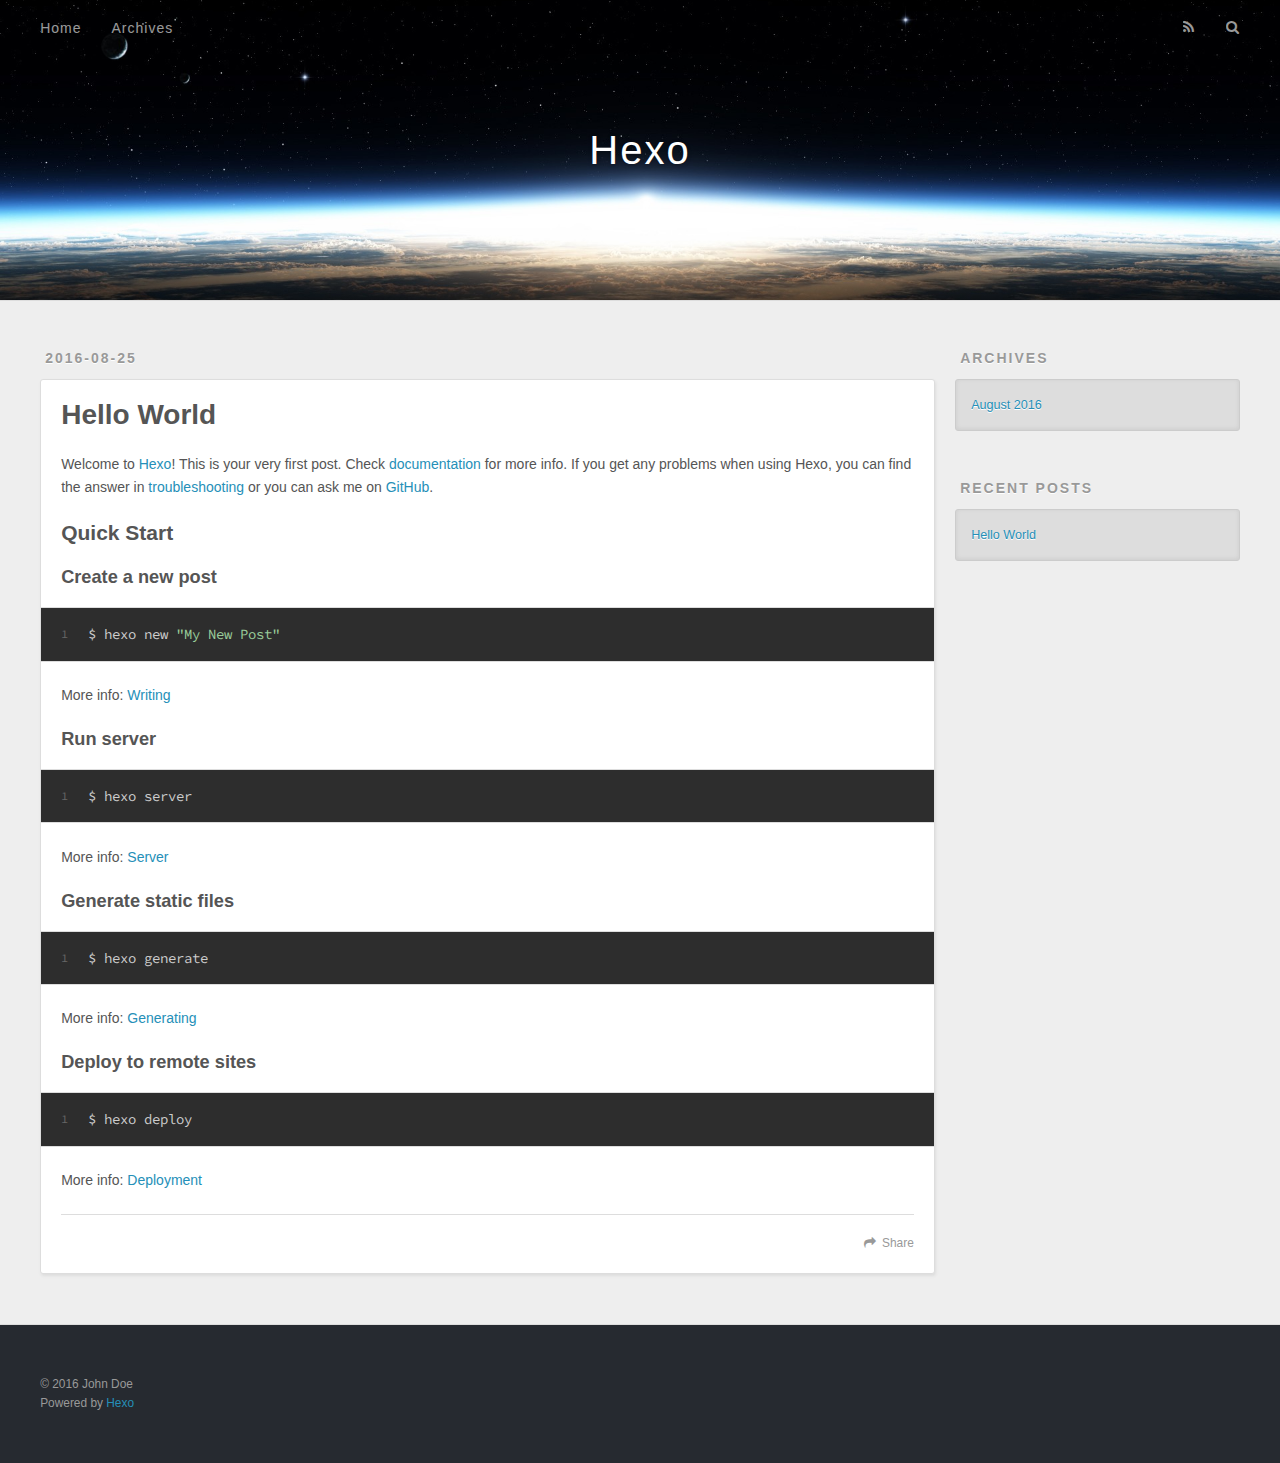
==== index.html @ 9f56f997 "Site updated: 2016-08-25 18:15:41" ====
<!DOCTYPE html>
<html>
<head>
  <meta charset="utf-8">
  
  <title>Hexo</title>
  <meta name="viewport" content="width=device-width, initial-scale=1, maximum-scale=1">
  <meta property="og:type" content="website">
<meta property="og:title" content="Hexo">
<meta property="og:url" content="http://yoursite.com/index.html">
<meta property="og:site_name" content="Hexo">
<meta name="twitter:card" content="summary">
<meta name="twitter:title" content="Hexo">
  
    <link rel="alternate" href="/atom.xml" title="Hexo" type="application/atom+xml">
  
  
    <link rel="icon" href="/favicon.png">
  
  
    <link href="//fonts.googleapis.com/css?family=Source+Code+Pro" rel="stylesheet" type="text/css">
  
  <link rel="stylesheet" href="/css/style.css">
  

</head>

<body>
  <div id="container">
    <div id="wrap">
      <header id="header">
  <div id="banner"></div>
  <div id="header-outer" class="outer">
    <div id="header-title" class="inner">
      <h1 id="logo-wrap">
        <a href="/" id="logo">Hexo</a>
      </h1>
      
    </div>
    <div id="header-inner" class="inner">
      <nav id="main-nav">
        <a id="main-nav-toggle" class="nav-icon"></a>
        
          <a class="main-nav-link" href="/">Home</a>
        
          <a class="main-nav-link" href="/archives">Archives</a>
        
      </nav>
      <nav id="sub-nav">
        
          <a id="nav-rss-link" class="nav-icon" href="/atom.xml" title="RSS Feed"></a>
        
        <a id="nav-search-btn" class="nav-icon" title="Search"></a>
      </nav>
      <div id="search-form-wrap">
        <form action="//google.com/search" method="get" accept-charset="UTF-8" class="search-form"><input type="search" name="q" results="0" class="search-form-input" placeholder="Search"><button type="submit" class="search-form-submit">&#xF002;</button><input type="hidden" name="sitesearch" value="http://yoursite.com"></form>
      </div>
    </div>
  </div>
</header>
      <div class="outer">
        <section id="main">
  
    <article id="post-hello-world" class="article article-type-post" itemscope itemprop="blogPost">
  <div class="article-meta">
    <a href="/2016/08/25/hello-world/" class="article-date">
  <time datetime="2016-08-25T10:09:19.779Z" itemprop="datePublished">2016-08-25</time>
</a>
    
  </div>
  <div class="article-inner">
    
    
      <header class="article-header">
        
  
    <h1 itemprop="name">
      <a class="article-title" href="/2016/08/25/hello-world/">Hello World</a>
    </h1>
  

      </header>
    
    <div class="article-entry" itemprop="articleBody">
      
        <p>Welcome to <a href="https://hexo.io/" target="_blank" rel="external">Hexo</a>! This is your very first post. Check <a href="https://hexo.io/docs/" target="_blank" rel="external">documentation</a> for more info. If you get any problems when using Hexo, you can find the answer in <a href="https://hexo.io/docs/troubleshooting.html" target="_blank" rel="external">troubleshooting</a> or you can ask me on <a href="https://github.com/hexojs/hexo/issues" target="_blank" rel="external">GitHub</a>.</p>
<h2 id="Quick-Start"><a href="#Quick-Start" class="headerlink" title="Quick Start"></a>Quick Start</h2><h3 id="Create-a-new-post"><a href="#Create-a-new-post" class="headerlink" title="Create a new post"></a>Create a new post</h3><figure class="highlight bash"><table><tr><td class="gutter"><pre><div class="line">1</div></pre></td><td class="code"><pre><div class="line">$ hexo new <span class="string">"My New Post"</span></div></pre></td></tr></table></figure>
<p>More info: <a href="https://hexo.io/docs/writing.html" target="_blank" rel="external">Writing</a></p>
<h3 id="Run-server"><a href="#Run-server" class="headerlink" title="Run server"></a>Run server</h3><figure class="highlight bash"><table><tr><td class="gutter"><pre><div class="line">1</div></pre></td><td class="code"><pre><div class="line">$ hexo server</div></pre></td></tr></table></figure>
<p>More info: <a href="https://hexo.io/docs/server.html" target="_blank" rel="external">Server</a></p>
<h3 id="Generate-static-files"><a href="#Generate-static-files" class="headerlink" title="Generate static files"></a>Generate static files</h3><figure class="highlight bash"><table><tr><td class="gutter"><pre><div class="line">1</div></pre></td><td class="code"><pre><div class="line">$ hexo generate</div></pre></td></tr></table></figure>
<p>More info: <a href="https://hexo.io/docs/generating.html" target="_blank" rel="external">Generating</a></p>
<h3 id="Deploy-to-remote-sites"><a href="#Deploy-to-remote-sites" class="headerlink" title="Deploy to remote sites"></a>Deploy to remote sites</h3><figure class="highlight bash"><table><tr><td class="gutter"><pre><div class="line">1</div></pre></td><td class="code"><pre><div class="line">$ hexo deploy</div></pre></td></tr></table></figure>
<p>More info: <a href="https://hexo.io/docs/deployment.html" target="_blank" rel="external">Deployment</a></p>

      
    </div>
    <footer class="article-footer">
      <a data-url="http://yoursite.com/2016/08/25/hello-world/" data-id="cisa6875w00000kefzuc44lg3" class="article-share-link">Share</a>
      
      
    </footer>
  </div>
  
</article>


  

</section>
        
          <aside id="sidebar">
  
    

  
    

  
    
  
    
  <div class="widget-wrap">
    <h3 class="widget-title">Archives</h3>
    <div class="widget">
      <ul class="archive-list"><li class="archive-list-item"><a class="archive-list-link" href="/archives/2016/08/">August 2016</a></li></ul>
    </div>
  </div>


  
    
  <div class="widget-wrap">
    <h3 class="widget-title">Recent Posts</h3>
    <div class="widget">
      <ul>
        
          <li>
            <a href="/2016/08/25/hello-world/">Hello World</a>
          </li>
        
      </ul>
    </div>
  </div>

  
</aside>
        
      </div>
      <footer id="footer">
  
  <div class="outer">
    <div id="footer-info" class="inner">
      &copy; 2016 John Doe<br>
      Powered by <a href="http://hexo.io/" target="_blank">Hexo</a>
    </div>
  </div>
</footer>
    </div>
    <nav id="mobile-nav">
  
    <a href="/" class="mobile-nav-link">Home</a>
  
    <a href="/archives" class="mobile-nav-link">Archives</a>
  
</nav>
    

<script src="//ajax.googleapis.com/ajax/libs/jquery/2.0.3/jquery.min.js"></script>


  <link rel="stylesheet" href="/fancybox/jquery.fancybox.css">
  <script src="/fancybox/jquery.fancybox.pack.js"></script>


<script src="/js/script.js"></script>

  </div>
</body>
</html>
---- css/style.css ----
body {
  width: 100%;
}
body:before,
body:after {
  content: "";
  display: table;
}
body:after {
  clear: both;
}
html,
body,
div,
span,
applet,
object,
iframe,
h1,
h2,
h3,
h4,
h5,
h6,
p,
blockquote,
pre,
a,
abbr,
acronym,
address,
big,
cite,
code,
del,
dfn,
em,
img,
ins,
kbd,
q,
s,
samp,
small,
strike,
strong,
sub,
sup,
tt,
var,
dl,
dt,
dd,
ol,
ul,
li,
fieldset,
form,
label,
legend,
table,
caption,
tbody,
tfoot,
thead,
tr,
th,
td {
  margin: 0;
  padding: 0;
  border: 0;
  outline: 0;
  font-weight: inherit;
  font-style: inherit;
  font-family: inherit;
  font-size: 100%;
  vertical-align: baseline;
}
body {
  line-height: 1;
  color: #000;
  background: #fff;
}
ol,
ul {
  list-style: none;
}
table {
  border-collapse: separate;
  border-spacing: 0;
  vertical-align: middle;
}
caption,
th,
td {
  text-align: left;
  font-weight: normal;
  vertical-align: middle;
}
a img {
  border: none;
}
input,
button {
  margin: 0;
  padding: 0;
}
input::-moz-focus-inner,
button::-moz-focus-inner {
  border: 0;
  padding: 0;
}
@font-face {
  font-family: FontAwesome;
  font-style: normal;
  font-weight: normal;
  src: url("fonts/fontawesome-webfont.eot?v=#4.0.3");
  src: url("fonts/fontawesome-webfont.eot?#iefix&v=#4.0.3") format("embedded-opentype"), url("fonts/fontawesome-webfont.woff?v=#4.0.3") format("woff"), url("fonts/fontawesome-webfont.ttf?v=#4.0.3") format("truetype"), url("fonts/fontawesome-webfont.svg#fontawesomeregular?v=#4.0.3") format("svg");
}
html,
body,
#container {
  height: 100%;
}
body {
  background: #eee;
  font: 14px "Helvetica Neue", Helvetica, Arial, sans-serif;
  -webkit-text-size-adjust: 100%;
}
.outer {
  max-width: 1220px;
  margin: 0 auto;
  padding: 0 20px;
}
.outer:before,
.outer:after {
  content: "";
  display: table;
}
.outer:after {
  clear: both;
}
.inner {
  display: inline;
  float: left;
  width: 98.33333333333333%;
  margin: 0 0.833333333333333%;
}
.left,
.alignleft {
  float: left;
}
.right,
.alignright {
  float: right;
}
.clear {
  clear: both;
}
#container {
  position: relative;
}
.mobile-nav-on {
  overflow: hidden;
}
#wrap {
  height: 100%;
  width: 100%;
  position: absolute;
  top: 0;
  left: 0;
  -webkit-transition: 0.2s ease-out;
  -moz-transition: 0.2s ease-out;
  -ms-transition: 0.2s ease-out;
  transition: 0.2s ease-out;
  z-index: 1;
  background: #eee;
}
.mobile-nav-on #wrap {
  left: 280px;
}
@media screen and (min-width: 768px) {
  #main {
    display: inline;
    float: left;
    width: 73.33333333333333%;
    margin: 0 0.833333333333333%;
  }
}
.article-date,
.article-category-link,
.archive-year,
.widget-title {
  text-decoration: none;
  text-transform: uppercase;
  letter-spacing: 2px;
  color: #999;
  margin-bottom: 1em;
  margin-left: 5px;
  line-height: 1em;
  text-shadow: 0 1px #fff;
  font-weight: bold;
}
.article-inner,
.archive-article-inner {
  background: #fff;
  -webkit-box-shadow: 1px 2px 3px #ddd;
  box-shadow: 1px 2px 3px #ddd;
  border: 1px solid #ddd;
  border-radius: 3px;
}
.article-entry h1,
.widget h1 {
  font-size: 2em;
}
.article-entry h2,
.widget h2 {
  font-size: 1.5em;
}
.article-entry h3,
.widget h3 {
  font-size: 1.3em;
}
.article-entry h4,
.widget h4 {
  font-size: 1.2em;
}
.article-entry h5,
.widget h5 {
  font-size: 1em;
}
.article-entry h6,
.widget h6 {
  font-size: 1em;
  color: #999;
}
.article-entry hr,
.widget hr {
  border: 1px dashed #ddd;
}
.article-entry strong,
.widget strong {
  font-weight: bold;
}
.article-entry em,
.widget em,
.article-entry cite,
.widget cite {
  font-style: italic;
}
.article-entry sup,
.widget sup,
.article-entry sub,
.widget sub {
  font-size: 0.75em;
  line-height: 0;
  position: relative;
  vertical-align: baseline;
}
.article-entry sup,
.widget sup {
  top: -0.5em;
}
.article-entry sub,
.widget sub {
  bottom: -0.2em;
}
.article-entry small,
.widget small {
  font-size: 0.85em;
}
.article-entry acronym,
.widget acronym,
.article-entry abbr,
.widget abbr {
  border-bottom: 1px dotted;
}
.article-entry ul,
.widget ul,
.article-entry ol,
.widget ol,
.article-entry dl,
.widget dl {
  margin: 0 20px;
  line-height: 1.6em;
}
.article-entry ul ul,
.widget ul ul,
.article-entry ol ul,
.widget ol ul,
.article-entry ul ol,
.widget ul ol,
.article-entry ol ol,
.widget ol ol {
  margin-top: 0;
  margin-bottom: 0;
}
.article-entry ul,
.widget ul {
  list-style: disc;
}
.article-entry ol,
.widget ol {
  list-style: decimal;
}
.article-entry dt,
.widget dt {
  font-weight: bold;
}
#header {
  height: 300px;
  position: relative;
  border-bottom: 1px solid #ddd;
}
#header:before,
#header:after {
  content: "";
  position: absolute;
  left: 0;
  right: 0;
  height: 40px;
}
#header:before {
  top: 0;
  background: -webkit-linear-gradient(rgba(0,0,0,0.2), transparent);
  background: -moz-linear-gradient(rgba(0,0,0,0.2), transparent);
  background: -ms-linear-gradient(rgba(0,0,0,0.2), transparent);
  background: linear-gradient(rgba(0,0,0,0.2), transparent);
}
#header:after {
  bottom: 0;
  background: -webkit-linear-gradient(transparent, rgba(0,0,0,0.2));
  background: -moz-linear-gradient(transparent, rgba(0,0,0,0.2));
  background: -ms-linear-gradient(transparent, rgba(0,0,0,0.2));
  background: linear-gradient(transparent, rgba(0,0,0,0.2));
}
#header-outer {
  height: 100%;
  position: relative;
}
#header-inner {
  position: relative;
  overflow: hidden;
}
#banner {
  position: absolute;
  top: 0;
  left: 0;
  width: 100%;
  height: 100%;
  background: url("images/banner.jpg") center #000;
  -webkit-background-size: cover;
  -moz-background-size: cover;
  background-size: cover;
  z-index: -1;
}
#header-title {
  text-align: center;
  height: 40px;
  position: absolute;
  top: 50%;
  left: 0;
  margin-top: -20px;
}
#logo,
#subtitle {
  text-decoration: none;
  color: #fff;
  font-weight: 300;
  text-shadow: 0 1px 4px rgba(0,0,0,0.3);
}
#logo {
  font-size: 40px;
  line-height: 40px;
  letter-spacing: 2px;
}
#subtitle {
  font-size: 16px;
  line-height: 16px;
  letter-spacing: 1px;
}
#subtitle-wrap {
  margin-top: 16px;
}
#main-nav {
  float: left;
  margin-left: -15px;
}
.nav-icon,
.main-nav-link {
  float: left;
  color: #fff;
  opacity: 0.6;
  text-decoration: none;
  text-shadow: 0 1px rgba(0,0,0,0.2);
  -webkit-transition: opacity 0.2s;
  -moz-transition: opacity 0.2s;
  -ms-transition: opacity 0.2s;
  transition: opacity 0.2s;
  display: block;
  padding: 20px 15px;
}
.nav-icon:hover,
.main-nav-link:hover {
  opacity: 1;
}
.nav-icon {
  font-family: FontAwesome;
  text-align: center;
  font-size: 14px;
  width: 14px;
  height: 14px;
  padding: 20px 15px;
  position: relative;
  cursor: pointer;
}
.main-nav-link {
  font-weight: 300;
  letter-spacing: 1px;
}
@media screen and (max-width: 479px) {
  .main-nav-link {
    display: none;
  }
}
#main-nav-toggle {
  display: none;
}
#main-nav-toggle:before {
  content: "\f0c9";
}
@media screen and (max-width: 479px) {
  #main-nav-toggle {
    display: block;
  }
}
#sub-nav {
  float: right;
  margin-right: -15px;
}
#nav-rss-link:before {
  content: "\f09e";
}
#nav-search-btn:before {
  content: "\f002";
}
#search-form-wrap {
  position: absolute;
  top: 15px;
  width: 150px;
  height: 30px;
  right: -150px;
  opacity: 0;
  -webkit-transition: 0.2s ease-out;
  -moz-transition: 0.2s ease-out;
  -ms-transition: 0.2s ease-out;
  transition: 0.2s ease-out;
}
#search-form-wrap.on {
  opacity: 1;
  right: 0;
}
@media screen and (max-width: 479px) {
  #search-form-wrap {
    width: 100%;
    right: -100%;
  }
}
.search-form {
  position: absolute;
  top: 0;
  left: 0;
  right: 0;
  background: #fff;
  padding: 5px 15px;
  border-radius: 15px;
  -webkit-box-shadow: 0 0 10px rgba(0,0,0,0.3);
  box-shadow: 0 0 10px rgba(0,0,0,0.3);
}
.search-form-input {
  border: none;
  background: none;
  color: #555;
  width: 100%;
  font: 13px "Helvetica Neue", Helvetica, Arial, sans-serif;
  outline: none;
}
.search-form-input::-webkit-search-results-decoration,
.search-form-input::-webkit-search-cancel-button {
  -webkit-appearance: none;
}
.search-form-submit {
  position: absolute;
  top: 50%;
  right: 10px;
  margin-top: -7px;
  font: 13px FontAwesome;
  border: none;
  background: none;
  color: #bbb;
  cursor: pointer;
}
.search-form-submit:hover,
.search-form-submit:focus {
  color: #777;
}
.article {
  margin: 50px 0;
}
.article-inner {
  overflow: hidden;
}
.article-meta:before,
.article-meta:after {
  content: "";
  display: table;
}
.article-meta:after {
  clear: both;
}
.article-date {
  float: left;
}
.article-category {
  float: left;
  line-height: 1em;
  color: #ccc;
  text-shadow: 0 1px #fff;
  margin-left: 8px;
}
.article-category:before {
  content: "\2022";
}
.article-category-link {
  margin: 0 12px 1em;
}
.article-header {
  padding: 20px 20px 0;
}
.article-title {
  text-decoration: none;
  font-size: 2em;
  font-weight: bold;
  color: #555;
  line-height: 1.1em;
  -webkit-transition: color 0.2s;
  -moz-transition: color 0.2s;
  -ms-transition: color 0.2s;
  transition: color 0.2s;
}
a.article-title:hover {
  color: #258fb8;
}
.article-entry {
  color: #555;
  padding: 0 20px;
}
.article-entry:before,
.article-entry:after {
  content: "";
  display: table;
}
.article-entry:after {
  clear: both;
}
.article-entry p,
.article-entry table {
  line-height: 1.6em;
  margin: 1.6em 0;
}
.article-entry h1,
.article-entry h2,
.article-entry h3,
.article-entry h4,
.article-entry h5,
.article-entry h6 {
  font-weight: bold;
}
.article-entry h1,
.article-entry h2,
.article-entry h3,
.article-entry h4,
.article-entry h5,
.article-entry h6 {
  line-height: 1.1em;
  margin: 1.1em 0;
}
.article-entry a {
  color: #258fb8;
  text-decoration: none;
}
.article-entry a:hover {
  text-decoration: underline;
}
.article-entry ul,
.article-entry ol,
.article-entry dl {
  margin-top: 1.6em;
  margin-bottom: 1.6em;
}
.article-entry img,
.article-entry video {
  max-width: 100%;
  height: auto;
  display: block;
  margin: auto;
}
.article-entry iframe {
  border: none;
}
.article-entry table {
  width: 100%;
  border-collapse: collapse;
  border-spacing: 0;
}
.article-entry th {
  font-weight: bold;
  border-bottom: 3px solid #ddd;
  padding-bottom: 0.5em;
}
.article-entry td {
  border-bottom: 1px solid #ddd;
  padding: 10px 0;
}
.article-entry blockquote {
  font-family: Georgia, "Times New Roman", serif;
  font-size: 1.4em;
  margin: 1.6em 20px;
  text-align: center;
}
.article-entry blockquote footer {
  font-size: 14px;
  margin: 1.6em 0;
  font-family: "Helvetica Neue", Helvetica, Arial, sans-serif;
}
.article-entry blockquote footer cite:before {
  content: "—";
  padding: 0 0.5em;
}
.article-entry .pullquote {
  text-align: left;
  width: 45%;
  margin: 0;
}
.article-entry .pullquote.left {
  margin-left: 0.5em;
  margin-right: 1em;
}
.article-entry .pullquote.right {
  margin-right: 0.5em;
  margin-left: 1em;
}
.article-entry .caption {
  color: #999;
  display: block;
  font-size: 0.9em;
  margin-top: 0.5em;
  position: relative;
  text-align: center;
}
.article-entry .video-container {
  position: relative;
  padding-top: 56.25%;
  height: 0;
  overflow: hidden;
}
.article-entry .video-container iframe,
.article-entry .video-container object,
.article-entry .video-container embed {
  position: absolute;
  top: 0;
  left: 0;
  width: 100%;
  height: 100%;
  margin-top: 0;
}
.article-more-link a {
  display: inline-block;
  line-height: 1em;
  padding: 6px 15px;
  border-radius: 15px;
  background: #eee;
  color: #999;
  text-shadow: 0 1px #fff;
  text-decoration: none;
}
.article-more-link a:hover {
  background: #258fb8;
  color: #fff;
  text-decoration: none;
  text-shadow: 0 1px #1e7293;
}
.article-footer {
  font-size: 0.85em;
  line-height: 1.6em;
  border-top: 1px solid #ddd;
  padding-top: 1.6em;
  margin: 0 20px 20px;
}
.article-footer:before,
.article-footer:after {
  content: "";
  display: table;
}
.article-footer:after {
  clear: both;
}
.article-footer a {
  color: #999;
  text-decoration: none;
}
.article-footer a:hover {
  color: #555;
}
.article-tag-list-item {
  float: left;
  margin-right: 10px;
}
.article-tag-list-link:before {
  content: "#";
}
.article-comment-link {
  float: right;
}
.article-comment-link:before {
  content: "\f075";
  font-family: FontAwesome;
  padding-right: 8px;
}
.article-share-link {
  cursor: pointer;
  float: right;
  margin-left: 20px;
}
.article-share-link:before {
  content: "\f064";
  font-family: FontAwesome;
  padding-right: 6px;
}
#article-nav {
  position: relative;
}
#article-nav:before,
#article-nav:after {
  content: "";
  display: table;
}
#article-nav:after {
  clear: both;
}
@media screen and (min-width: 768px) {
  #article-nav {
    margin: 50px 0;
  }
  #article-nav:before {
    width: 8px;
    height: 8px;
    position: absolute;
    top: 50%;
    left: 50%;
    margin-top: -4px;
    margin-left: -4px;
    content: "";
    border-radius: 50%;
    background: #ddd;
    -webkit-box-shadow: 0 1px 2px #fff;
    box-shadow: 0 1px 2px #fff;
  }
}
.article-nav-link-wrap {
  text-decoration: none;
  text-shadow: 0 1px #fff;
  color: #999;
  -webkit-box-sizing: border-box;
  -moz-box-sizing: border-box;
  box-sizing: border-box;
  margin-top: 50px;
  text-align: center;
  display: block;
}
.article-nav-link-wrap:hover {
  color: #555;
}
@media screen and (min-width: 768px) {
  .article-nav-link-wrap {
    width: 50%;
    margin-top: 0;
  }
}
@media screen and (min-width: 768px) {
  #article-nav-newer {
    float: left;
    text-align: right;
    padding-right: 20px;
  }
}
@media screen and (min-width: 768px) {
  #article-nav-older {
    float: right;
    text-align: left;
    padding-left: 20px;
  }
}
.article-nav-caption {
  text-transform: uppercase;
  letter-spacing: 2px;
  color: #ddd;
  line-height: 1em;
  font-weight: bold;
}
#article-nav-newer .article-nav-caption {
  margin-right: -2px;
}
.article-nav-title {
  font-size: 0.85em;
  line-height: 1.6em;
  margin-top: 0.5em;
}
.article-share-box {
  position: absolute;
  display: none;
  background: #fff;
  -webkit-box-shadow: 1px 2px 10px rgba(0,0,0,0.2);
  box-shadow: 1px 2px 10px rgba(0,0,0,0.2);
  border-radius: 3px;
  margin-left: -145px;
  overflow: hidden;
  z-index: 1;
}
.article-share-box.on {
  display: block;
}
.article-share-input {
  width: 100%;
  background: none;
  -webkit-box-sizing: border-box;
  -moz-box-sizing: border-box;
  box-sizing: border-box;
  font: 14px "Helvetica Neue", Helvetica, Arial, sans-serif;
  padding: 0 15px;
  color: #555;
  outline: none;
  border: 1px solid #ddd;
  border-radius: 3px 3px 0 0;
  height: 36px;
  line-height: 36px;
}
.article-share-links {
  background: #eee;
}
.article-share-links:before,
.article-share-links:after {
  content: "";
  display: table;
}
.article-share-links:after {
  clear: both;
}
.article-share-twitter,
.article-share-facebook,
.article-share-pinterest,
.article-share-google {
  width: 50px;
  height: 36px;
  display: block;
  float: left;
  position: relative;
  color: #999;
  text-shadow: 0 1px #fff;
}
.article-share-twitter:before,
.article-share-facebook:before,
.article-share-pinterest:before,
.article-share-google:before {
  font-size: 20px;
  font-family: FontAwesome;
  width: 20px;
  height: 20px;
  position: absolute;
  top: 50%;
  left: 50%;
  margin-top: -10px;
  margin-left: -10px;
  text-align: center;
}
.article-share-twitter:hover,
.article-share-facebook:hover,
.article-share-pinterest:hover,
.article-share-google:hover {
  color: #fff;
}
.article-share-twitter:before {
  content: "\f099";
}
.article-share-twitter:hover {
  background: #00aced;
  text-shadow: 0 1px #008abe;
}
.article-share-facebook:before {
  content: "\f09a";
}
.article-share-facebook:hover {
  background: #3b5998;
  text-shadow: 0 1px #2f477a;
}
.article-share-pinterest:before {
  content: "\f0d2";
}
.article-share-pinterest:hover {
  background: #cb2027;
  text-shadow: 0 1px #a21a1f;
}
.article-share-google:before {
  content: "\f0d5";
}
.article-share-google:hover {
  background: #dd4b39;
  text-shadow: 0 1px #be3221;
}
.article-gallery {
  background: #000;
  position: relative;
}
.article-gallery-photos {
  position: relative;
  overflow: hidden;
}
.article-gallery-img {
  display: none;
  max-width: 100%;
}
.article-gallery-img:first-child {
  display: block;
}
.article-gallery-img.loaded {
  position: absolute;
  display: block;
}
.article-gallery-img img {
  display: block;
  max-width: 100%;
  margin: 0 auto;
}
#comments {
  background: #fff;
  -webkit-box-shadow: 1px 2px 3px #ddd;
  box-shadow: 1px 2px 3px #ddd;
  padding: 20px;
  border: 1px solid #ddd;
  border-radius: 3px;
  margin: 50px 0;
}
#comments a {
  color: #258fb8;
}
.archives-wrap {
  margin: 50px 0;
}
.archives:before,
.archives:after {
  content: "";
  display: table;
}
.archives:after {
  clear: both;
}
.archive-year-wrap {
  margin-bottom: 1em;
}
.archives {
  -webkit-column-gap: 10px;
  -moz-column-gap: 10px;
  column-gap: 10px;
}
@media screen and (min-width: 480px) and (max-width: 767px) {
  .archives {
    -webkit-column-count: 2;
    -moz-column-count: 2;
    column-count: 2;
  }
}
@media screen and (min-width: 768px) {
  .archives {
    -webkit-column-count: 3;
    -moz-column-count: 3;
    column-count: 3;
  }
}
.archive-article {
  -webkit-column-break-inside: avoid;
  page-break-inside: avoid;
  overflow: hidden;
  break-inside: avoid-column;
}
.archive-article-inner {
  padding: 10px;
  margin-bottom: 15px;
}
.archive-article-title {
  text-decoration: none;
  font-weight: bold;
  color: #555;
  -webkit-transition: color 0.2s;
  -moz-transition: color 0.2s;
  -ms-transition: color 0.2s;
  transition: color 0.2s;
  line-height: 1.6em;
}
.archive-article-title:hover {
  color: #258fb8;
}
.archive-article-footer {
  margin-top: 1em;
}
.archive-article-date {
  color: #999;
  text-decoration: none;
  font-size: 0.85em;
  line-height: 1em;
  margin-bottom: 0.5em;
  display: block;
}
#page-nav {
  margin: 50px auto;
  background: #fff;
  -webkit-box-shadow: 1px 2px 3px #ddd;
  box-shadow: 1px 2px 3px #ddd;
  border: 1px solid #ddd;
  border-radius: 3px;
  text-align: center;
  color: #999;
  overflow: hidden;
}
#page-nav:before,
#page-nav:after {
  content: "";
  display: table;
}
#page-nav:after {
  clear: both;
}
#page-nav a,
#page-nav span {
  padding: 10px 20px;
  line-height: 1;
  height: 2ex;
}
#page-nav a {
  color: #999;
  text-decoration: none;
}
#page-nav a:hover {
  background: #999;
  color: #fff;
}
#page-nav .prev {
  float: left;
}
#page-nav .next {
  float: right;
}
#page-nav .page-number {
  display: inline-block;
}
@media screen and (max-width: 479px) {
  #page-nav .page-number {
    display: none;
  }
}
#page-nav .current {
  color: #555;
  font-weight: bold;
}
#page-nav .space {
  color: #ddd;
}
#footer {
  background: #262a30;
  padding: 50px 0;
  border-top: 1px solid #ddd;
  color: #999;
}
#footer a {
  color: #258fb8;
  text-decoration: none;
}
#footer a:hover {
  text-decoration: underline;
}
#footer-info {
  line-height: 1.6em;
  font-size: 0.85em;
}
.article-entry pre,
.article-entry .highlight {
  background: #2d2d2d;
  margin: 0 -20px;
  padding: 15px 20px;
  border-style: solid;
  border-color: #ddd;
  border-width: 1px 0;
  overflow: auto;
  color: #ccc;
  line-height: 22.400000000000002px;
}
.article-entry .highlight .gutter pre,
.article-entry .gist .gist-file .gist-data .line-numbers {
  color: #666;
  font-size: 0.85em;
}
.article-entry pre,
.article-entry code {
  font-family: "Source Code Pro", Consolas, Monaco, Menlo, Consolas, monospace;
}
.article-entry code {
  background: #eee;
  text-shadow: 0 1px #fff;
  padding: 0 0.3em;
}
.article-entry pre code {
  background: none;
  text-shadow: none;
  padding: 0;
}
.article-entry .highlight pre {
  border: none;
  margin: 0;
  padding: 0;
}
.article-entry .highlight table {
  margin: 0;
  width: auto;
}
.article-entry .highlight td {
  border: none;
  padding: 0;
}
.article-entry .highlight figcaption {
  font-size: 0.85em;
  color: #999;
  line-height: 1em;
  margin-bottom: 1em;
}
.article-entry .highlight figcaption:before,
.article-entry .highlight figcaption:after {
  content: "";
  display: table;
}
.article-entry .highlight figcaption:after {
  clear: both;
}
.article-entry .highlight figcaption a {
  float: right;
}
.article-entry .highlight .gutter pre {
  text-align: right;
  padding-right: 20px;
}
.article-entry .highlight .line {
  height: 22.400000000000002px;
}
.article-entry .highlight .line.marked {
  background: #515151;
}
.article-entry .gist {
  margin: 0 -20px;
  border-style: solid;
  border-color: #ddd;
  border-width: 1px 0;
  background: #2d2d2d;
  padding: 15px 20px 15px 0;
}
.article-entry .gist .gist-file {
  border: none;
  font-family: "Source Code Pro", Consolas, Monaco, Menlo, Consolas, monospace;
  margin: 0;
}
.article-entry .gist .gist-file .gist-data {
  background: none;
  border: none;
}
.article-entry .gist .gist-file .gist-data .line-numbers {
  background: none;
  border: none;
  padding: 0 20px 0 0;
}
.article-entry .gist .gist-file .gist-data .line-data {
  padding: 0 !important;
}
.article-entry .gist .gist-file .highlight {
  margin: 0;
  padding: 0;
  border: none;
}
.article-entry .gist .gist-file .gist-meta {
  background: #2d2d2d;
  color: #999;
  font: 0.85em "Helvetica Neue", Helvetica, Arial, sans-serif;
  text-shadow: 0 0;
  padding: 0;
  margin-top: 1em;
  margin-left: 20px;
}
.article-entry .gist .gist-file .gist-meta a {
  color: #258fb8;
  font-weight: normal;
}
.article-entry .gist .gist-file .gist-meta a:hover {
  text-decoration: underline;
}
pre .comment,
pre .title {
  color: #999;
}
pre .variable,
pre .attribute,
pre .tag,
pre .regexp,
pre .ruby .constant,
pre .xml .tag .title,
pre .xml .pi,
pre .xml .doctype,
pre .html .doctype,
pre .css .id,
pre .css .class,
pre .css .pseudo {
  color: #f2777a;
}
pre .number,
pre .preprocessor,
pre .built_in,
pre .literal,
pre .params,
pre .constant {
  color: #f99157;
}
pre .class,
pre .ruby .class .title,
pre .css .rules .attribute {
  color: #9c9;
}
pre .string,
pre .value,
pre .inheritance,
pre .header,
pre .ruby .symbol,
pre .xml .cdata {
  color: #9c9;
}
pre .css .hexcolor {
  color: #6cc;
}
pre .function,
pre .python .decorator,
pre .python .title,
pre .ruby .function .title,
pre .ruby .title .keyword,
pre .perl .sub,
pre .javascript .title,
pre .coffeescript .title {
  color: #69c;
}
pre .keyword,
pre .javascript .function {
  color: #c9c;
}
@media screen and (max-width: 479px) {
  #mobile-nav {
    position: absolute;
    top: 0;
    left: 0;
    width: 280px;
    height: 100%;
    background: #191919;
    border-right: 1px solid #fff;
  }
}
@media screen and (max-width: 479px) {
  .mobile-nav-link {
    display: block;
    color: #999;
    text-decoration: none;
    padding: 15px 20px;
    font-weight: bold;
  }
  .mobile-nav-link:hover {
    color: #fff;
  }
}
@media screen and (min-width: 768px) {
  #sidebar {
    display: inline;
    float: left;
    width: 23.333333333333332%;
    margin: 0 0.833333333333333%;
  }
}
.widget-wrap {
  margin: 50px 0;
}
.widget {
  color: #777;
  text-shadow: 0 1px #fff;
  background: #ddd;
  -webkit-box-shadow: 0 -1px 4px #ccc inset;
  box-shadow: 0 -1px 4px #ccc inset;
  border: 1px solid #ccc;
  padding: 15px;
  border-radius: 3px;
}
.widget a {
  color: #258fb8;
  text-decoration: none;
}
.widget a:hover {
  text-decoration: underline;
}
.widget ul ul,
.widget ol ul,
.widget dl ul,
.widget ul ol,
.widget ol ol,
.widget dl ol,
.widget ul dl,
.widget ol dl,
.widget dl dl {
  margin-left: 15px;
  list-style: disc;
}
.widget {
  line-height: 1.6em;
  word-wrap: break-word;
  font-size: 0.9em;
}
.widget ul,
.widget ol {
  list-style: none;
  margin: 0;
}
.widget ul ul,
.widget ol ul,
.widget ul ol,
.widget ol ol {
  margin: 0 20px;
}
.widget ul ul,
.widget ol ul {
  list-style: disc;
}
.widget ul ol,
.widget ol ol {
  list-style: decimal;
}
.category-list-count,
.tag-list-count,
.archive-list-count {
  padding-left: 5px;
  color: #999;
  font-size: 0.85em;
}
.category-list-count:before,
.tag-list-count:before,
.archive-list-count:before {
  content: "(";
}
.category-list-count:after,
.tag-list-count:after,
.archive-list-count:after {
  content: ")";
}
.tagcloud a {
  margin-right: 5px;
  display: inline-block;
}
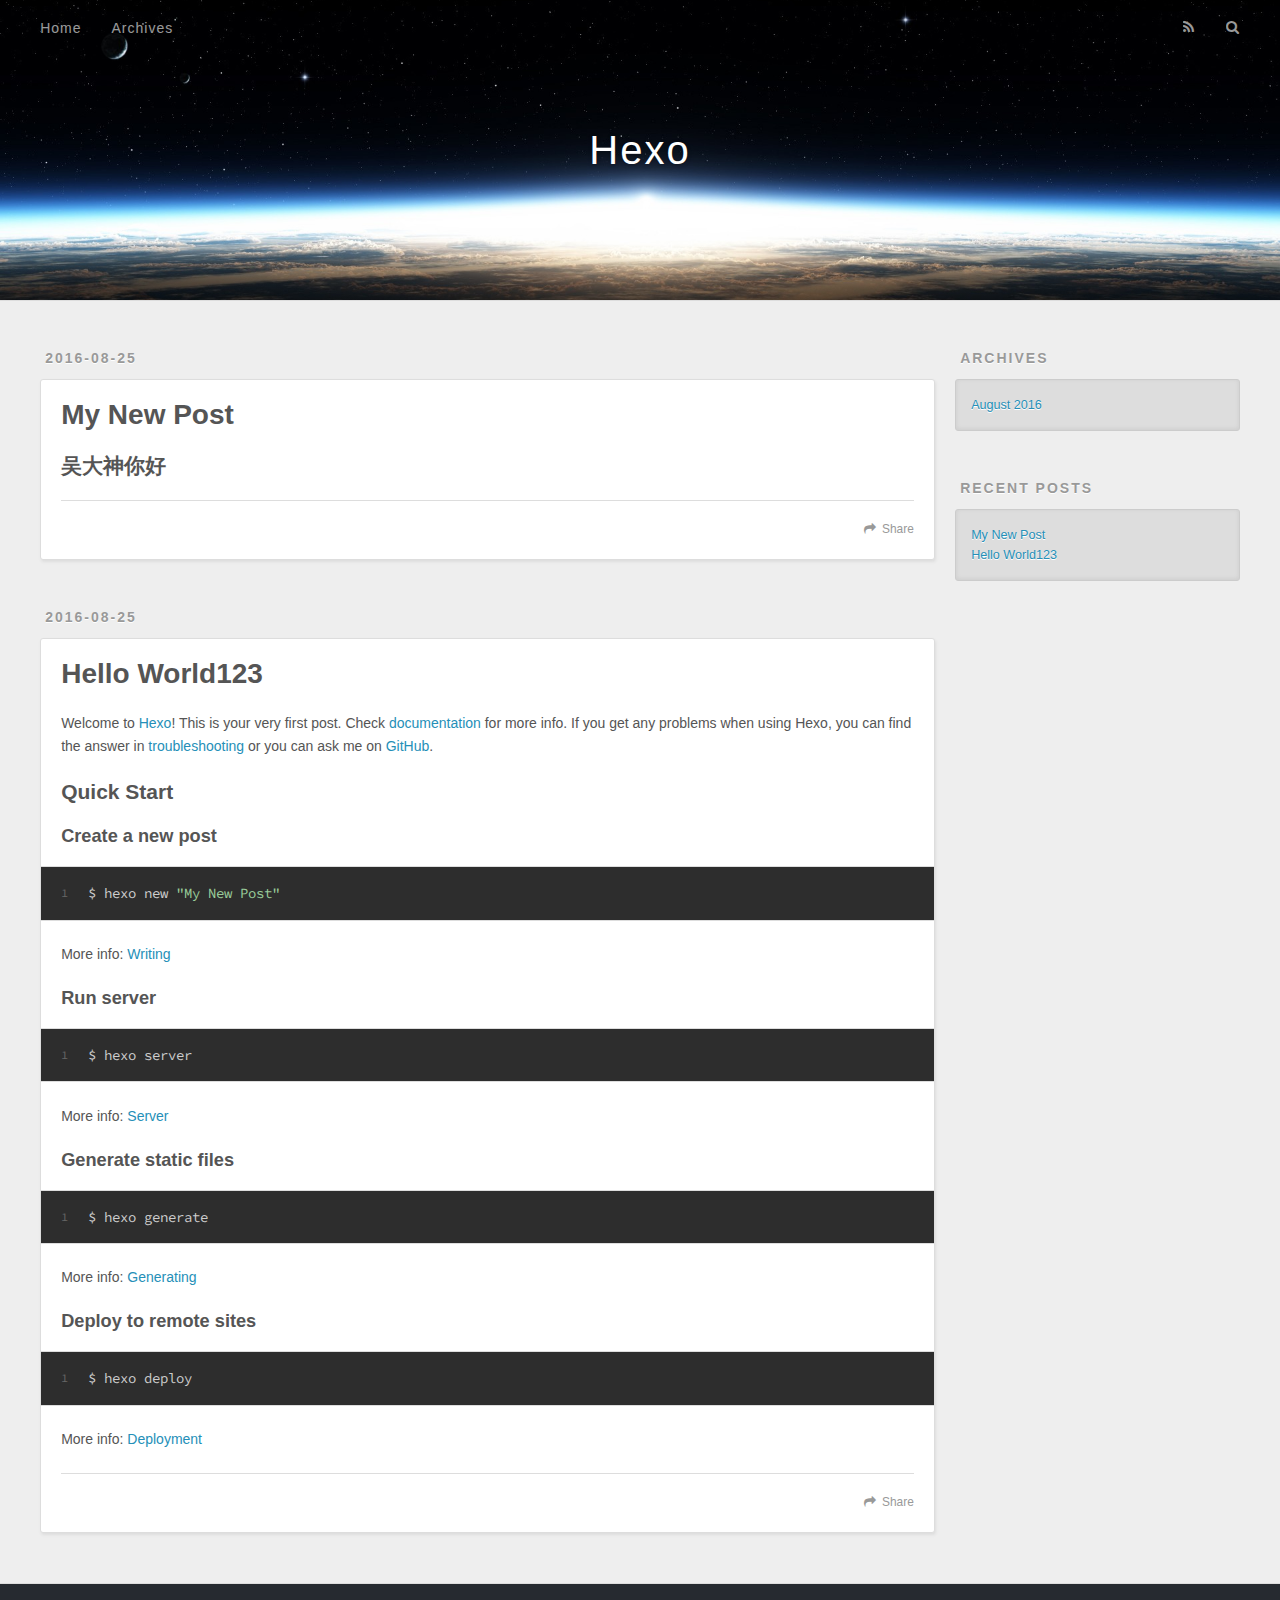
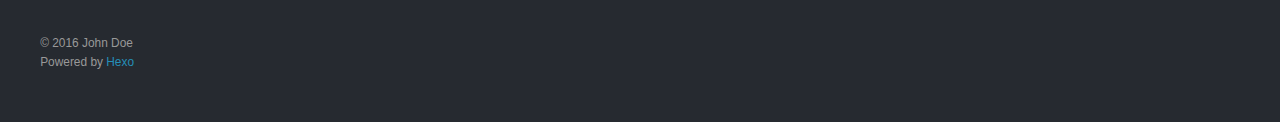
==== commit 93cfd424: "Site updated: 2016-08-25 18:24:32" ====
--- a/index.html
+++ b/index.html
@@ -61,6 +61,42 @@
       <div class="outer">
         <section id="main">
   
+    <article id="post-My-New-Post" class="article article-type-post" itemscope itemprop="blogPost">
+  <div class="article-meta">
+    <a href="/2016/08/25/My-New-Post/" class="article-date">
+  <time datetime="2016-08-25T10:19:46.000Z" itemprop="datePublished">2016-08-25</time>
+</a>
+    
+  </div>
+  <div class="article-inner">
+    
+    
+      <header class="article-header">
+        
+  
+    <h1 itemprop="name">
+      <a class="article-title" href="/2016/08/25/My-New-Post/">My New Post</a>
+    </h1>
+  
+
+      </header>
+    
+    <div class="article-entry" itemprop="articleBody">
+      
+        <h2 id="吴大神你好"><a href="#吴大神你好" class="headerlink" title="吴大神你好"></a>吴大神你好</h2>
+      
+    </div>
+    <footer class="article-footer">
+      <a data-url="http://yoursite.com/2016/08/25/My-New-Post/" data-id="cisa6mocj0001g0ef59ugraag" class="article-share-link">Share</a>
+      
+      
+    </footer>
+  </div>
+  
+</article>
+
+
+  
     <article id="post-hello-world" class="article article-type-post" itemscope itemprop="blogPost">
   <div class="article-meta">
     <a href="/2016/08/25/hello-world/" class="article-date">
@@ -75,7 +111,7 @@
         
   
     <h1 itemprop="name">
-      <a class="article-title" href="/2016/08/25/hello-world/">Hello World</a>
+      <a class="article-title" href="/2016/08/25/hello-world/">Hello World123</a>
     </h1>
   
 
@@ -96,7 +132,7 @@
       
     </div>
     <footer class="article-footer">
-      <a data-url="http://yoursite.com/2016/08/25/hello-world/" data-id="cisa6875w00000kefzuc44lg3" class="article-share-link">Share</a>
+      <a data-url="http://yoursite.com/2016/08/25/hello-world/" data-id="cisa6mocg0000g0efzwgm6bj8" class="article-share-link">Share</a>
       
       
     </footer>
@@ -136,7 +172,11 @@
       <ul>
         
           <li>
-            <a href="/2016/08/25/hello-world/">Hello World</a>
+            <a href="/2016/08/25/My-New-Post/">My New Post</a>
+          </li>
+        
+          <li>
+            <a href="/2016/08/25/hello-world/">Hello World123</a>
           </li>
         
       </ul>
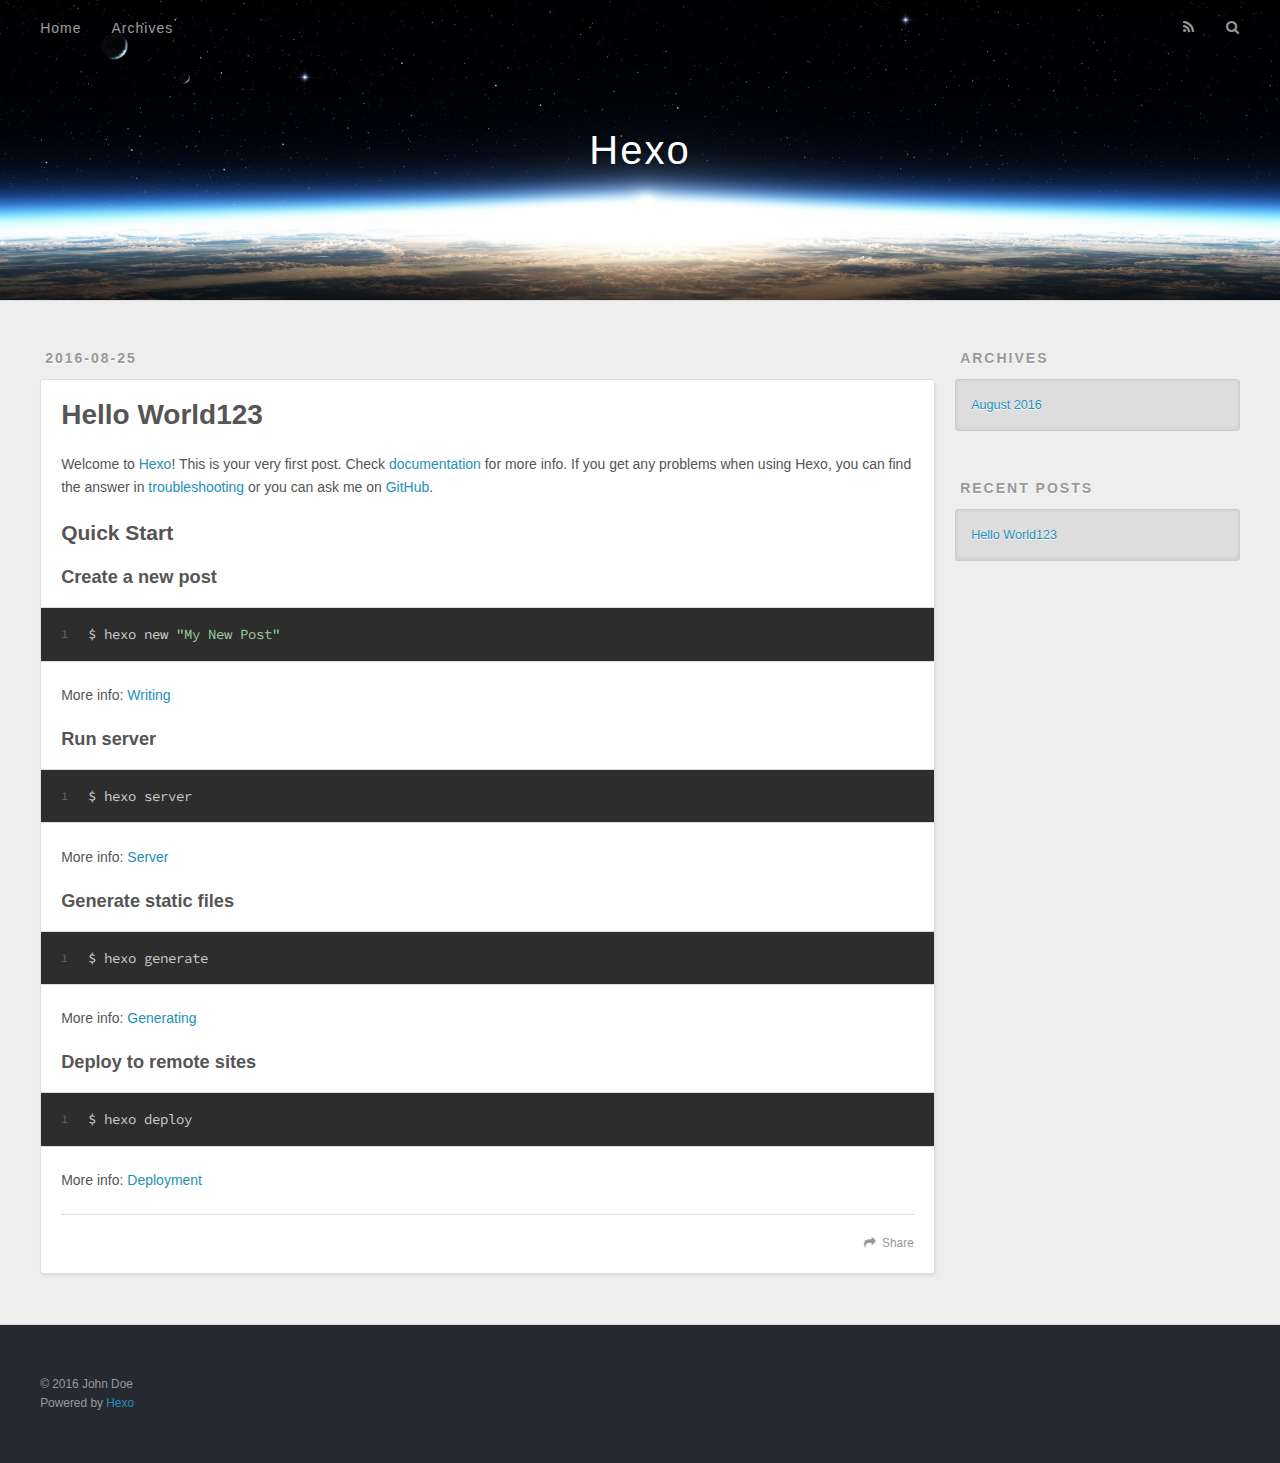
==== commit 67cf040b: "Site updated: 2016-08-25 18:25:23" ====
--- a/index.html
+++ b/index.html
@@ -61,42 +61,6 @@
       <div class="outer">
         <section id="main">
   
-    <article id="post-My-New-Post" class="article article-type-post" itemscope itemprop="blogPost">
-  <div class="article-meta">
-    <a href="/2016/08/25/My-New-Post/" class="article-date">
-  <time datetime="2016-08-25T10:19:46.000Z" itemprop="datePublished">2016-08-25</time>
-</a>
-    
-  </div>
-  <div class="article-inner">
-    
-    
-      <header class="article-header">
-        
-  
-    <h1 itemprop="name">
-      <a class="article-title" href="/2016/08/25/My-New-Post/">My New Post</a>
-    </h1>
-  
-
-      </header>
-    
-    <div class="article-entry" itemprop="articleBody">
-      
-        <h2 id="吴大神你好"><a href="#吴大神你好" class="headerlink" title="吴大神你好"></a>吴大神你好</h2>
-      
-    </div>
-    <footer class="article-footer">
-      <a data-url="http://yoursite.com/2016/08/25/My-New-Post/" data-id="cisa6mocj0001g0ef59ugraag" class="article-share-link">Share</a>
-      
-      
-    </footer>
-  </div>
-  
-</article>
-
-
-  
     <article id="post-hello-world" class="article article-type-post" itemscope itemprop="blogPost">
   <div class="article-meta">
     <a href="/2016/08/25/hello-world/" class="article-date">
@@ -132,7 +96,7 @@
       
     </div>
     <footer class="article-footer">
-      <a data-url="http://yoursite.com/2016/08/25/hello-world/" data-id="cisa6mocg0000g0efzwgm6bj8" class="article-share-link">Share</a>
+      <a data-url="http://yoursite.com/2016/08/25/hello-world/" data-id="cisa6o03n0000ogef7xtm1c6j" class="article-share-link">Share</a>
       
       
     </footer>
@@ -170,10 +134,6 @@
     <h3 class="widget-title">Recent Posts</h3>
     <div class="widget">
       <ul>
-        
-          <li>
-            <a href="/2016/08/25/My-New-Post/">My New Post</a>
-          </li>
         
           <li>
             <a href="/2016/08/25/hello-world/">Hello World123</a>
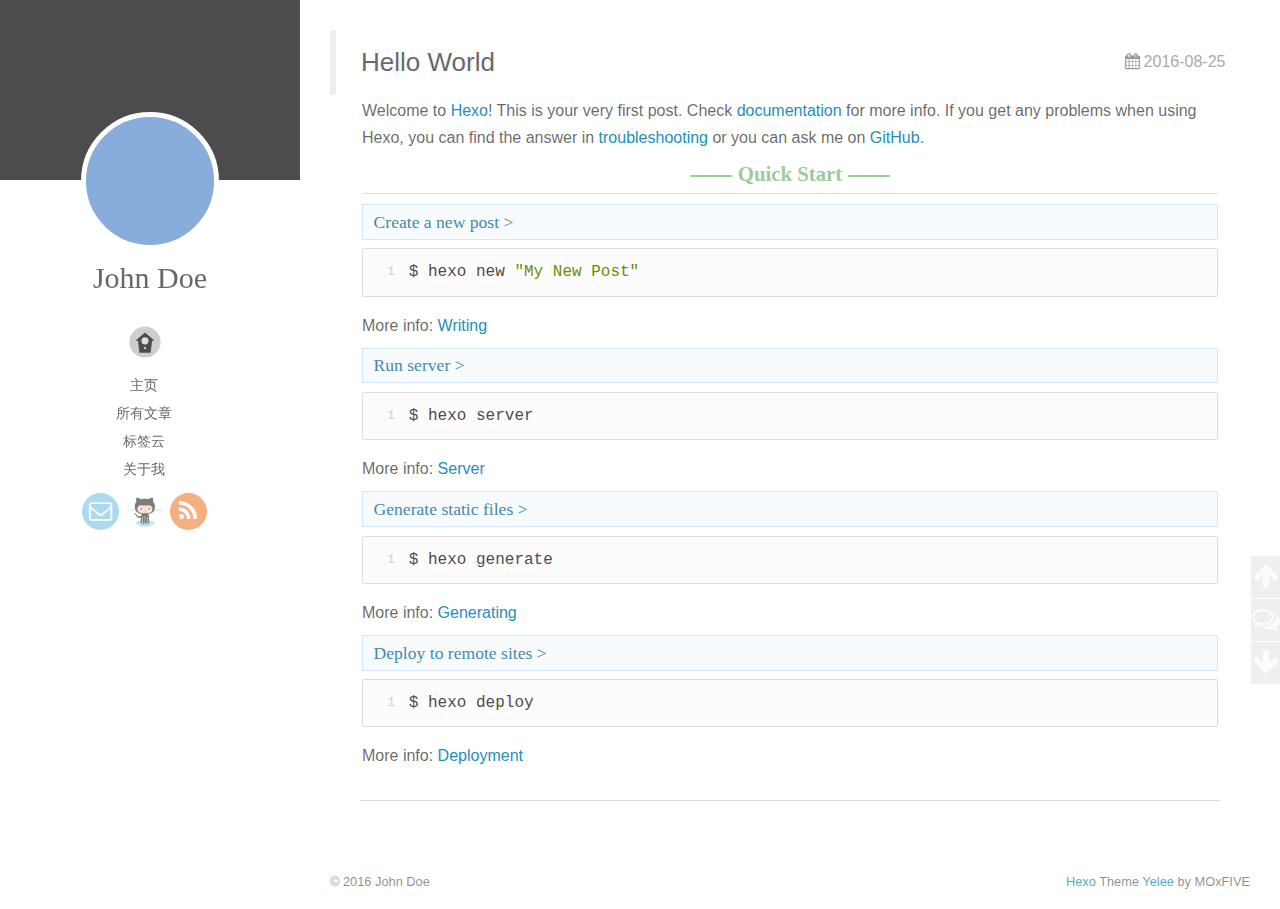
==== commit bab235de: "Site updated: 2016-08-26 11:46:05" ====
--- a/index.html
+++ b/index.html
@@ -12,77 +12,216 @@
 <meta name="twitter:card" content="summary">
 <meta name="twitter:title" content="Hexo">
   
-    <link rel="alternate" href="/atom.xml" title="Hexo" type="application/atom+xml">
+    <link rel="alternative" href="/atom.xml" title="Hexo" type="application/atom+xml">
   
   
     <link rel="icon" href="/favicon.png">
   
-  
-    <link href="//fonts.googleapis.com/css?family=Source+Code+Pro" rel="stylesheet" type="text/css">
-  
   <link rel="stylesheet" href="/css/style.css">
-  
-
+  <link rel="stylesheet" href="/font-awesome/css/font-awesome.min.css">
+  <link rel="apple-touch-icon" href="/apple-touch-icon.png">
+  
+    
+    
+  
 </head>
-
 <body>
   <div id="container">
-    <div id="wrap">
-      <header id="header">
-  <div id="banner"></div>
-  <div id="header-outer" class="outer">
-    <div id="header-title" class="inner">
-      <h1 id="logo-wrap">
-        <a href="/" id="logo">Hexo</a>
-      </h1>
-      
-    </div>
-    <div id="header-inner" class="inner">
-      <nav id="main-nav">
-        <a id="main-nav-toggle" class="nav-icon"></a>
-        
-          <a class="main-nav-link" href="/">Home</a>
-        
-          <a class="main-nav-link" href="/archives">Archives</a>
-        
-      </nav>
-      <nav id="sub-nav">
-        
-          <a id="nav-rss-link" class="nav-icon" href="/atom.xml" title="RSS Feed"></a>
-        
-        <a id="nav-search-btn" class="nav-icon" title="Search"></a>
-      </nav>
-      <div id="search-form-wrap">
-        <form action="//google.com/search" method="get" accept-charset="UTF-8" class="search-form"><input type="search" name="q" results="0" class="search-form-input" placeholder="Search"><button type="submit" class="search-form-submit">&#xF002;</button><input type="hidden" name="sitesearch" value="http://yoursite.com"></form>
+    <div class="left-col">
+    <div class="overlay"></div>
+<div class="intrude-less">
+    <header id="header" class="inner">
+        <a href="/" class="profilepic">
+            
+            <img lazy-src="/img/avatar.png" class="js-avatar">
+            
+        </a>
+
+        <hgroup>
+          <h1 class="header-author"><a href="/">John Doe</a></h1>
+        </hgroup>
+
+        
+                
+
+
+        
+            <div id="switch-btn" class="switch-btn">
+                <div class="icon">
+                    <div class="icon-ctn">
+                        <div class="icon-wrap icon-house" data-idx="0">
+                            <div class="birdhouse"></div>
+                            <div class="birdhouse_holes"></div>
+                        </div>
+                        <div class="icon-wrap icon-ribbon hide" data-idx="1">
+                            <div class="ribbon"></div>
+                        </div>
+                        
+                        <div class="icon-wrap icon-link hide" data-idx="2">
+                            <div class="loopback_l"></div>
+                            <div class="loopback_r"></div>
+                        </div>
+                        
+                        
+                        <div class="icon-wrap icon-me hide" data-idx="3">
+                            <div class="user"></div>
+                            <div class="shoulder"></div>
+                        </div>
+                        
+                    </div>
+                    
+                </div>
+                <div class="tips-box hide">
+                    <div class="tips-arrow"></div>
+                    <ul class="tips-inner">
+                        <li>菜单</li>
+                        <li>标签</li>
+                        
+                        <li>友情链接</li>
+                        
+                        
+                        <li>关于我</li>
+                        
+                    </ul>
+                </div>
+            </div>
+        
+
+        <div id="switch-area" class="switch-area">
+            <div class="switch-wrap">
+                <section class="switch-part switch-part1">
+                    <nav class="header-menu">
+                        <ul>
+                        
+                            <li><a href="/">主页</a></li>
+                        
+                            <li><a href="/archives/">所有文章</a></li>
+                        
+                            <li><a href="/tags/">标签云</a></li>
+                        
+                            <li><a href="/about/">关于我</a></li>
+                        
+                        </ul>
+                    </nav>
+                    <nav class="header-nav">
+                        <ul class="social">
+                            
+                                <li id="Email"><a class="Email" target="_blank" href="mailto:123@123.com" title="Email"></a></li>
+                            
+                                <li id="GitHub"><a class="GitHub" target="_blank" href="#" title="GitHub"></a></li>
+                            
+                                <li id="RSS"><a class="RSS" target="_blank" href="/atom.xml" title="RSS"></a></li>
+                            
+                        </ul>
+                    </nav>
+                </section>
+                
+                
+                <section class="switch-part switch-part2">
+                    <div class="widget tagcloud" id="js-tagcloud">
+                        
+                    </div>
+                </section>
+                
+                
+                
+                <section class="switch-part switch-part3">
+                    <div id="js-friends">
+                    
+                      <a target="_blank" class="main-nav-link switch-friends-link" href="https://hexo.io">Hexo</a>
+                    
+                      <a target="_blank" class="main-nav-link switch-friends-link" href="https://pages.github.com/">GitHub</a>
+                    
+                      <a target="_blank" class="main-nav-link switch-friends-link" href="http://moxfive.xyz/">MOxFIVE</a>
+                    
+                    </div>
+                </section>
+                
+
+                
+                
+                <section class="switch-part switch-part4">
+                
+                    <div id="js-aboutme">专注于前端</div>
+                </section>
+                
+            </div>
+        </div>
+    </header>                
+</div>
+    </div>
+    <div class="mid-col">
+      <nav id="mobile-nav">
+      <div class="overlay">
+          <div class="slider-trigger"></div>
+          <h1 class="header-author js-mobile-header hide"><a href="/" title="回到主页">John Doe</a></h1>
       </div>
-    </div>
-  </div>
-</header>
-      <div class="outer">
-        <section id="main">
+    <div class="intrude-less">
+        <header id="header" class="inner">
+            <a href="/" class="profilepic">
+                <img lazy-src="/img/avatar.png" class="js-avatar">
+            </a>
+            <hgroup>
+              <h1 class="header-author"><a href="/" title="回到主页">John Doe</a></h1>
+            </hgroup>
+            
+            <nav class="header-menu">
+                <ul>
+                
+                    <li><a href="/">主页</a></li>
+                
+                    <li><a href="/archives/">所有文章</a></li>
+                
+                    <li><a href="/tags/">标签云</a></li>
+                
+                    <li><a href="/about/">关于我</a></li>
+                
+                <div class="clearfix"></div>
+                </ul>
+            </nav>
+            <nav class="header-nav">
+                        <ul class="social">
+                            
+                                <li id="Email"><a class="Email" target="_blank" href="mailto:123@123.com" title="Email"></a></li>
+                            
+                                <li id="GitHub"><a class="GitHub" target="_blank" href="#" title="GitHub"></a></li>
+                            
+                                <li id="RSS"><a class="RSS" target="_blank" href="/atom.xml" title="RSS"></a></li>
+                            
+                        </ul>
+            </nav>
+        </header>                
+    </div>
+</nav>
+      <div class="body-wrap">
   
     <article id="post-hello-world" class="article article-type-post" itemscope itemprop="blogPost">
-  <div class="article-meta">
-    <a href="/2016/08/25/hello-world/" class="article-date">
-  <time datetime="2016-08-25T10:09:19.779Z" itemprop="datePublished">2016-08-25</time>
+  
+    <div class="article-meta">
+      <a href="/2016/08/25/hello-world/" class="article-date">
+      <time datetime="2016-08-25T10:09:19.779Z" itemprop="datePublished">2016-08-25</time>
 </a>
-    
-  </div>
+    </div>
+  
   <div class="article-inner">
     
+      <input type="hidden" class="isFancy" />
+    
     
       <header class="article-header">
         
   
     <h1 itemprop="name">
-      <a class="article-title" href="/2016/08/25/hello-world/">Hello World123</a>
+      <a class="article-title" href="/2016/08/25/hello-world/">Hello World</a>
     </h1>
   
 
       </header>
+      
     
     <div class="article-entry" itemprop="articleBody">
       
+          
         <p>Welcome to <a href="https://hexo.io/" target="_blank" rel="external">Hexo</a>! This is your very first post. Check <a href="https://hexo.io/docs/" target="_blank" rel="external">documentation</a> for more info. If you get any problems when using Hexo, you can find the answer in <a href="https://hexo.io/docs/troubleshooting.html" target="_blank" rel="external">troubleshooting</a> or you can ask me on <a href="https://github.com/hexojs/hexo/issues" target="_blank" rel="external">GitHub</a>.</p>
 <h2 id="Quick-Start"><a href="#Quick-Start" class="headerlink" title="Quick Start"></a>Quick Start</h2><h3 id="Create-a-new-post"><a href="#Create-a-new-post" class="headerlink" title="Create a new post"></a>Create a new post</h3><figure class="highlight bash"><table><tr><td class="gutter"><pre><div class="line">1</div></pre></td><td class="code"><pre><div class="line">$ hexo new <span class="string">"My New Post"</span></div></pre></td></tr></table></figure>
 <p>More info: <a href="https://hexo.io/docs/writing.html" target="_blank" rel="external">Writing</a></p>
@@ -95,86 +234,147 @@
 
       
     </div>
-    <footer class="article-footer">
-      <a data-url="http://yoursite.com/2016/08/25/hello-world/" data-id="cisa6o03n0000ogef7xtm1c6j" class="article-share-link">Share</a>
-      
-      
-    </footer>
+    
+    <div class="article-info article-info-index">
+      
+      
+
+      
+      
+      <div class="clearfix"></div>
+    </div>
+    
   </div>
   
 </article>
 
 
-  
-
-</section>
-        
-          <aside id="sidebar">
-  
-    
-
-  
-    
-
-  
-    
-  
-    
-  <div class="widget-wrap">
-    <h3 class="widget-title">Archives</h3>
-    <div class="widget">
-      <ul class="archive-list"><li class="archive-list-item"><a class="archive-list-link" href="/archives/2016/08/">August 2016</a></li></ul>
-    </div>
-  </div>
-
-
-  
-    
-  <div class="widget-wrap">
-    <h3 class="widget-title">Recent Posts</h3>
-    <div class="widget">
-      <ul>
-        
-          <li>
-            <a href="/2016/08/25/hello-world/">Hello World123</a>
-          </li>
-        
-      </ul>
-    </div>
-  </div>
-
-  
-</aside>
-        
-      </div>
+
+
+
+
+
+
+    
+        <link rel="stylesheet" href="/fancybox/jquery.fancybox.css">
+        <script>
+            var yiliaConfig = {
+            fancybox: true,
+            mathjax: true,
+            animate: true,
+            isHome: true,
+            isPost: false,
+            isArchive: false,
+            isTag: false,
+            isCategory: false,
+            open_in_new: false
+            }
+        </script>
+        
+
+  
+  
+</div>
       <footer id="footer">
-  
-  <div class="outer">
-    <div id="footer-info" class="inner">
-      &copy; 2016 John Doe<br>
-      Powered by <a href="http://hexo.io/" target="_blank">Hexo</a>
-    </div>
-  </div>
+    <div class="outer">
+        <div id="footer-info">
+            <div class="footer-left">
+                &copy; 2016 John Doe
+            </div>
+            <div class="footer-right">
+                <a href="http://hexo.io/" target="_blank" title="快速、简洁且高效的静态博客框架">Hexo</a>  Theme <a href="https://github.com/MOxFIVE/hexo-theme-yelee" target="_blank" title="简而不减双栏 Hexo 博客主题">Yelee</a> by MOxFIVE
+            </div>
+        </div>
+        <div class="visit">
+            <span id="busuanzi_container_site_pv" style='display:none'>
+                <span id="site-visit" >本站到访数: 
+                    <span id="busuanzi_value_site_uv"></span>
+                </span>
+            </span>
+            <span id="busuanzi_container_page_pv" style='display:none'>
+                <span id="page-visit">, 本页阅读量: 
+                    <span id="busuanzi_value_page_pv"></span>
+                </span>
+            </span>
+        </div>
+    </div>
 </footer>
     </div>
-    <nav id="mobile-nav">
-  
-    <a href="/" class="mobile-nav-link">Home</a>
-  
-    <a href="/archives" class="mobile-nav-link">Archives</a>
-  
-</nav>
-    
-
-<script src="//ajax.googleapis.com/ajax/libs/jquery/2.0.3/jquery.min.js"></script>
-
-
-  <link rel="stylesheet" href="/fancybox/jquery.fancybox.css">
-  <script src="/fancybox/jquery.fancybox.pack.js"></script>
-
-
-<script src="/js/script.js"></script>
-
+    
+    <script>
+        var yiliaConfig = {
+            fancybox: false,
+            mathjax: true,
+            animate: true,
+            isHome: true,
+            isPost: false,
+            isArchive: false,
+            isTag: false,
+            isCategory: false,
+            open_in_new: false
+        }
+    </script>
+
+
+<script src="http://7.url.cn/edu/jslib/comb/require-2.1.6,jquery-1.9.1.min.js"></script>
+<script src="/js/main.js"></script>
+
+    <script>
+        $(document).ready(function() {
+            var iPad = window.navigator.userAgent.indexOf('iPad');
+            if (iPad > -1 || $(".left-col").css("display") === "none") {
+                var bgColorList = ["#9db3f4", "#414141", "#e5a859", "#f5dfc6", "#c084a0", "#847e72", "#cd8390", "#996731"];
+                var bgColor = Math.ceil(Math.random() * (bgColorList.length - 1));
+                $("body").css({"background-color": bgColorList[bgColor], "background-size": "cover"});
+            }
+            else {
+                var backgroundnum = 5;
+                var backgroundimg = "url(/background/bg-x.jpg)".replace(/x/gi, Math.ceil(Math.random() * backgroundnum));
+                $("body").css({"background": backgroundimg, "background-attachment": "fixed", "background-size": "cover"});
+            }
+        })
+    </script>
+
+
+
+
+<script type="text/x-mathjax-config">
+MathJax.Hub.Config({
+    tex2jax: {
+        inlineMath: [ ['$','$'], ["\\(","\\)"]  ],
+        processEscapes: true,
+        skipTags: ['script', 'noscript', 'style', 'textarea', 'pre', 'code']
+    }
+});
+
+MathJax.Hub.Queue(function() {
+    var all = MathJax.Hub.getAllJax(), i;
+    for(i=0; i < all.length; i += 1) {
+        all[i].SourceElement().parentNode.className += ' has-jax';                 
+    }       
+});
+</script>
+
+<script type="text/javascript" src="http://cdn.mathjax.org/mathjax/latest/MathJax.js?config=TeX-AMS-MML_HTMLorMML">
+</script>
+
+
+<div class="scroll" id="scroll">
+    <a href="#" title="返回顶部"><i class="fa fa-arrow-up"></i></a>
+    <a href="#comments" title="查看评论"><i class="fa fa-comments-o"></i></a>
+    <a href="#footer" title="转到底部"><i class="fa fa-arrow-down"></i></a>
+</div>
+
+<script>
+    $(document).ready(function() {
+        if ($("#comments").length < 1) {
+            $("#scroll > a:nth-child(2)").hide();
+        };
+    })
+</script>
+
+<script async src="https://dn-lbstatics.qbox.me/busuanzi/2.3/busuanzi.pure.mini.js">
+</script>
   </div>
 </body>
 </html>--- a/css/style.css
+++ b/css/style.css
@@ -8,6 +8,13 @@
 }
 body:after {
   clear: both;
+}
+@font-face {
+  font-family: 'FontAwesome';
+  src: url("fonts/fontawesome-webfont.eot");
+  src: url("fonts/fontawesome-webfont.eot?#iefix") format("embedded-opentype"), url("fonts/fontawesome-webfont.woff") format("woff"), url("fonts/fontawesome-webfont.ttf") format("truetype"), url("fonts/fontawesome-webfont.svgz#FontAwesomeRegular") format("svg"), url("fonts/fontawesome-webfont.svg#FontAwesomeRegular") format("svg");
+  font-weight: normal;
+  font-style: normal;
 }
 html,
 body,
@@ -100,6 +107,13 @@
 a img {
   border: none;
 }
+ol {
+  list-style: decimal;
+  padding-left: 20px;
+}
+ul {
+  list-style: none;
+}
 input,
 button {
   margin: 0;
@@ -114,8 +128,8 @@
   font-family: FontAwesome;
   font-style: normal;
   font-weight: normal;
-  src: url("fonts/fontawesome-webfont.eot?v=#4.0.3");
-  src: url("fonts/fontawesome-webfont.eot?#iefix&v=#4.0.3") format("embedded-opentype"), url("fonts/fontawesome-webfont.woff?v=#4.0.3") format("woff"), url("fonts/fontawesome-webfont.ttf?v=#4.0.3") format("truetype"), url("fonts/fontawesome-webfont.svg#fontawesomeregular?v=#4.0.3") format("svg");
+  src: url("font-awesome/fonts/fontawesome-webfont.eot?v=#4.5.0");
+  src: url("font-awesome/fonts/fontawesome-webfont.eot?#iefix&v=#4.5.0") format("embedded-opentype"), url("font-awesome/fonts/fontawesome-webfont.woff?v=#4.5.0") format("woff"), url("font-awesome/fonts/fontawesome-webfont.ttf?v=#4.5.0") format("truetype"), url("font-awesome/fonts/fontawesome-webfont.svg#fontawesomeregular?v=#4.5.0") format("svg");
 }
 html,
 body,
@@ -123,1006 +137,1856 @@
   height: 100%;
 }
 body {
-  background: #eee;
-  font: 14px "Helvetica Neue", Helvetica, Arial, sans-serif;
-  -webkit-text-size-adjust: 100%;
-}
-.outer {
-  max-width: 1220px;
-  margin: 0 auto;
-  padding: 0 20px;
-}
-.outer:before,
-.outer:after {
+  font-family: "Lucida Grande", Verdana, "Helvetica Neue", Arial, sans-serif, "Microsoft YaHei", "Hiragino Sans GB", "WenQuanYi Micro Hei", sans-serif;
+  font-size: 16px;
+  background: #fff;
+  color: rgba(0,0,0,0.6);
+  -webkit-overflow-scrolling: touch;
+}
+::selection {
+  background: rgba(147,181,224,0.6);
+  color: #fff;
+}
+h2,
+h3,
+h4,
+h5,
+h6 {
+  font-family: Times, Georgia, serif, "Microsoft YaHei", "Hiragino Sans GB", "WenQuanYi Micro Hei", sans-serif;
+}
+h1,
+h2,
+h3 {
+  display: block;
+}
+h1 {
+  font-size: 1.5em;
+  font-family: "Segoe UI", "Lucida Grande", Verdana, "Helvetica Neue", Arial, sans-serif, "Microsoft YaHei", "Hiragino Sans GB", "WenQuanYi Micro Hei", sans-serif;
+}
+h2 {
+  font-size: 1.3em;
+}
+h3 {
+  font-size: 1.1em;
+}
+h4,
+h5,
+h6 {
+  font-size: 1em;
+}
+a {
+  text-decoration: none;
+  outline-width: 0;
+  color: #258fb8;
+  outline: none;
+}
+.alignleft {
+  float: left;
+}
+.alignright {
+  float: right;
+}
+.clearfix {
+  *zoom: 1;
+}
+.clearfix:after {
   content: "";
   display: table;
-}
-.outer:after {
   clear: both;
 }
 .inner {
-  display: inline;
-  float: left;
-  width: 98.33333333333333%;
-  margin: 0 0.833333333333333%;
-}
-.left,
-.alignleft {
-  float: left;
-}
-.right,
-.alignright {
-  float: right;
-}
-.clear {
-  clear: both;
+  width: 1000px;
+  margin: 0 auto;
+}
+.hide {
+  display: none;
+}
+@media screen and (max-width: 1040px) {
+  .inner {
+    width: 100%;
+  }
 }
 #container {
   position: relative;
-}
-.mobile-nav-on {
-  overflow: hidden;
-}
-#wrap {
+  min-height: 100%;
+}
+#container #mobile-nav {
+  display: none;
+}
+#container #mobile-nav .overlay {
+  height: 110px;
+  position: absolute;
+  width: 100%;
+  background: #4d4d4d;
+}
+#container #mobile-nav .overlay.fixed {
+  position: fixed;
+  height: 42px;
+  z-index: 99;
+}
+#container #mobile-nav #header {
+  padding: 10px 0 0 0;
+}
+#container #mobile-nav #header .profilepic {
+  display: block;
+  position: relative;
+  z-index: 100;
+}
+#container #mobile-nav #header .header-menu {
+  height: auto;
+  margin: 10px;
+}
+#container #mobile-nav #header .header-menu ul {
+  text-align: center;
+  cursor: default;
+}
+#container #mobile-nav #header .header-menu li {
+  display: inline-block;
+  margin: 3px;
+}
+#container .left-col {
+  background: rgba(255,255,255,0.85);
+  width: 300px;
+  position: fixed;
+  opacity: 1;
+  -webkit-transition: all 0.2s ease-in;
+  -moz-transition: all 0.2s ease-in;
+  -ms-transition: all 0.2s ease-in;
+  transition: all 0.2s ease-in;
   height: 100%;
+}
+#container .left-col .overlay {
   width: 100%;
-  position: absolute;
-  top: 0;
-  left: 0;
-  -webkit-transition: 0.2s ease-out;
-  -moz-transition: 0.2s ease-out;
-  -ms-transition: 0.2s ease-out;
-  transition: 0.2s ease-out;
-  z-index: 1;
-  background: #eee;
-}
-.mobile-nav-on #wrap {
-  left: 280px;
-}
-@media screen and (min-width: 768px) {
-  #main {
-    display: inline;
+  height: 180px;
+  background-color: #000;
+  position: absolute;
+  opacity: 0.7;
+}
+#container .left-col .intrude-less {
+  width: 76%;
+  text-align: center;
+  margin: 112px auto 0;
+}
+#container .left-col li:hover {
+  background: none;
+  font-weight: bold;
+}
+#container .mid-col {
+  position: absolute;
+  right: 0;
+  min-height: 100%;
+  background: rgba(255,255,255,0.8);
+  left: 300px;
+  width: auto;
+}
+@media screen and (max-width: 800px) {
+  #container .left-col {
+    display: none;
+  }
+  #container .mid-col {
+    left: 0;
+  }
+  #container #header .header-nav {
+    position: relative;
+  }
+  #container .header-author.fixed {
+    position: fixed;
+    top: -8px;
+    width: 100%;
+    color: #ddd;
+  }
+  #container .header-author.fixed a {
+    color: #fff;
+  }
+  #container .overlay .slider-trigger {
+    position: absolute;
+    z-index: 101;
+    bottom: 0;
+    left: 0;
+    width: 42px;
+    height: 42px;
+  }
+  #container .overlay .slider-trigger:hover {
+    background: #444;
+  }
+  #container .overlay .slider-trigger:before {
+    color: #ddd;
+    content: "\f00b";
+    font: 16px FontAwesome;
+    width: 16px;
+    height: 16px;
+    margin-left: 9px;
+    margin-top: 14px;
+    display: block;
+  }
+  #container .article-header {
+    border-left: none;
+    padding: 0;
+    border-bottom: 1px dotted #ddd;
+  }
+  #container .article-header h1 {
+    margin-bottom: 10px;
+  }
+  #container #header .header-subtitle {
+    padding: 0 3em;
+    font-size: 1em;
+  }
+  #container .article-info-index.article-info {
+    padding-top: 10px;
+    margin: 0;
+    border-top: 1px solid #ddd;
+  }
+  #container .article-info-post.article-info {
+    margin: 0;
+    padding-top: 10px;
+    border: none;
+  }
+  #container .article-more-link a {
+    float: right;
+  }
+  #container #viewer-box .viewer-box-l {
+    font-size: 14px;
+  }
+  #container .article {
+/*    padding: 10px;*/
+    margin: 10px;
+    font-size: 14px;
+  }
+  #container .article .article-entry {
+    padding-left: 0;
+    padding-right: 0;
+    padding-top: 10px;
+  }
+  #container .article .article-title {
+    font-size: 18px;
+/*max-width: 185px;*/
+    padding-right: 5em;
+    display: block;
+    margin: 0;
+  }
+  #container .article .article-meta {
+    width: auto;
+  }
+  #container .article .article-meta .article-date {
+    margin: 0;
+  }
+  #container .article .article-meta .article-date time {
+    padding-right: 0.5em;
+  }
+  #container .article .article-meta .article-tag-list {
+    margin-top: 7px;
+    position: absolute;
+    right: 10px;
+    top: 0;
+  }
+  #container .article .article-meta .article-tag-list:before {
     float: left;
-    width: 73.33333333333333%;
-    margin: 0 0.833333333333333%;
-  }
-}
-.article-date,
-.article-category-link,
-.archive-year,
-.widget-title {
-  text-decoration: none;
-  text-transform: uppercase;
-  letter-spacing: 2px;
-  color: #999;
-  margin-bottom: 1em;
-  margin-left: 5px;
-  line-height: 1em;
-  text-shadow: 0 1px #fff;
-  font-weight: bold;
-}
-.article-inner,
-.archive-article-inner {
-  background: #fff;
-  -webkit-box-shadow: 1px 2px 3px #ddd;
-  box-shadow: 1px 2px 3px #ddd;
-  border: 1px solid #ddd;
-  border-radius: 3px;
-}
-.article-entry h1,
-.widget h1 {
-  font-size: 2em;
-}
-.article-entry h2,
-.widget h2 {
-  font-size: 1.5em;
-}
-.article-entry h3,
-.widget h3 {
-  font-size: 1.3em;
-}
-.article-entry h4,
-.widget h4 {
-  font-size: 1.2em;
-}
-.article-entry h5,
-.widget h5 {
-  font-size: 1em;
-}
-.article-entry h6,
-.widget h6 {
-  font-size: 1em;
-  color: #999;
-}
-.article-entry hr,
-.widget hr {
-  border: 1px dashed #ddd;
-}
-.article-entry strong,
-.widget strong {
-  font-weight: bold;
-}
-.article-entry em,
-.widget em,
-.article-entry cite,
-.widget cite {
-  font-style: italic;
-}
-.article-entry sup,
-.widget sup,
-.article-entry sub,
-.widget sub {
-  font-size: 0.75em;
-  line-height: 0;
-  position: relative;
-  vertical-align: baseline;
-}
-.article-entry sup,
-.widget sup {
-  top: -0.5em;
-}
-.article-entry sub,
-.widget sub {
-  bottom: -0.2em;
-}
-.article-entry small,
-.widget small {
-  font-size: 0.85em;
-}
-.article-entry acronym,
-.widget acronym,
-.article-entry abbr,
-.widget abbr {
-  border-bottom: 1px dotted;
-}
-.article-entry ul,
-.widget ul,
-.article-entry ol,
-.widget ol,
-.article-entry dl,
-.widget dl {
-  margin: 0 20px;
-  line-height: 1.6em;
-}
-.article-entry ul ul,
-.widget ul ul,
-.article-entry ol ul,
-.widget ol ul,
-.article-entry ul ol,
-.widget ul ol,
-.article-entry ol ol,
-.widget ol ol {
-  margin-top: 0;
-  margin-bottom: 0;
-}
-.article-entry ul,
-.widget ul {
-  list-style: disc;
-}
-.article-entry ol,
-.widget ol {
-  list-style: decimal;
-}
-.article-entry dt,
-.widget dt {
-  font-weight: bold;
+    margin-top: 1px;
+    left: 0;
+  }
+  #container .article .article-meta .article-tag-list .article-tag-list-item {
+    float: left;
+    padding-left: 0;
+    width: auto;
+    max-width: 83px;
+  }
+  #container .article .article-meta .article-category {
+    margin-top: 7px;
+    position: absolute;
+    right: 10px;
+    top: -30px;
+  }
+  #container .article .article-meta .article-category:before {
+    float: left;
+    margin-top: 1px;
+    left: 15px;
+  }
+  #container .article .article-meta .article-category .article-category-link {
+    max-width: 83px;
+    width: auto;
+    padding-left: 10px;
+  }
+  #container .article-inner {
+    padding: 12px;
+  }
+  #container .archive-article-inner .article-meta {
+    top: 0;
+    margin-top: 0.5em;
+  }
+  #container .archives .archive-article {
+    padding: 0;
+  }
+  #container .archives .archive-article-date {
+    margin-right: 0;
+  }
+  #container .archives .article-info {
+    display: none;
+  }
+  #container .archive-article-inner .article-meta .archive-article-date,
+  #container .share {
+    padding: 3px 10px;
+  }
+  #container .duoshuo {
+    padding: 0 13px;
+  }
+  #container #disqus_thread {
+    padding: 0 13px;
+  }
+  #container #mobile-nav {
+    display: block;
+  }
+  #container #page-nav .extend {
+    opacity: 1;
+  }
+  #container #page-nav {
+    margin-top: 1em;
+  }
+  #container #page-nav .page-number {
+    margin-bottom: 1.5em;
+  }
+  #container .instagram .open-ins {
+    left: 2px;
+    top: -30px;
+    color: #aaa;
+  }
+  #container .info-on-right {
+    float: initial;
+  }
+  #container .archives-wrap {
+    margin: 10px 10px 0px;
+    padding: 10px;
+    padding-right: 0;
+  }
+  #container .archives-wrap .archive-year-wrap {
+    position: relative;
+    padding: 0 0 0 0;
+  }
+  #container .archives-wrap .archive-year-wrap a {
+    padding: 0 0 0 0;
+  }
+  #container .archives-wrap h1 {
+    font-size: 1.2em;
+    margin-bottom: 0.3em;
+  }
+  #container .archives .archive-article {
+    padding: 10px 0;
+    margin-left: 0;
+  }
+  #container #footer .footer-left {
+    float: initial;
+    margin-bottom: 0.5em;
+  }
+  #container #footer .footer-right {
+    float: initial;
+    margin-bottom: 1em;
+  }
+  #container #footer .visit {
+    margin: 0;
+  }
+  #container .article-category::before {
+    display: none;
+  }
+  #container .article-tag::before {
+    display: none;
+  }
+  #container .article-meta time:before {
+    display: none;
+  }
+  #container .visit {
+    margin-top: 1em;
+  }
+  #container #tocButton {
+    z-index: 100;
+    position: fixed;
+    left: 0.5em;
+    top: auto; /*In order to cover style in article.styl*/
+    bottom: 10px;
+    padding: 0.2em 0.4em;
+    border-radius: 6px;
+    border-style: outset;
+    background: rgba(255,255,255,0.7);
+    font-size: 1em;
+    font-weight: bold;
+    color: #808080;
+  }
+  #container #tocButton:hover {
+    color: #88acdb;
+    font-size: 1em;
+  }
+  #container .toc-article {
+    display: none;
+    z-index: 99;
+    left: 0;
+    top: 38%;
+    bottom: 1em;
+    height: auto;
+    max-height: 58%;
+    width: none;
+    width: auto;
+    min-width: 7em;
+    max-width: 61.8%;
+    overflow: auto;
+    margin-left: 0;
+    padding: 10px;
+    padding-left: 0;
+    border-radius: 2.8%;
+    background: none;
+    font-size: 1em;
+    line-height: 1.25em;
+  }
+  #container .toc-article .toc-title {
+    display: none;
+  }
+  #container .toc-article .toc {
+    padding: 0.5em;
+  }
+  #container .toc-article ol {
+    margin: 0;
+    padding: 0.5em;
+    border-radius: 5px;
+    background: rgba(255,255,255,0.75);
+  }
+  #container .toc-article ol ol {
+    padding: 0.1em 0;
+    padding-left: 1.2em;
+  }
+  #container .toc-article a {
+    color: #767676;
+  }
+  #container .copyright {
+    width: 90%;
+    padding: 0.5em 1.3em;
+  }
+  #container .scroll {
+    right: 1.2em;
+  }
+  #container .scroll li {
+    font-size: 1.7em;
+  }
+  #container .hide-labels {
+    z-index: 100;
+    position: fixed;
+    left: 0.5em;
+    top: auto;
+    bottom: 10px;
+    padding: 0.2em 0.4em;
+    border-radius: 6px;
+    border-style: outset;
+    opacity: 0.9;
+    background: rgba(255,255,255,0.8);
+    font-weight: bold;
+    color: #808080;
+  }
+  #container #post-nav-button {
+    display: none;
+  }
+  #container .post-list {
+    visibility: hidden;
+  }
+  #container .ua {
+    display: none !important;
+  }
+  #container #header .social li:nth-child(5n) {
+    margin-right: 3px;
+  }
+}
+.header-author {
+  text-align: center;
+  margin: 13px 0;
+  font-family: Roboto, "Roboto", serif;
+  font-size: 30px;
+  -webkit-transition: 0.3s;
+  -moz-transition: 0.3s;
+  -ms-transition: 0.3s;
+  transition: 0.3s;
 }
 #header {
-  height: 300px;
-  position: relative;
-  border-bottom: 1px solid #ddd;
-}
-#header:before,
-#header:after {
-  content: "";
-  position: absolute;
-  left: 0;
-  right: 0;
-  height: 40px;
-}
-#header:before {
-  top: 0;
-  background: -webkit-linear-gradient(rgba(0,0,0,0.2), transparent);
-  background: -moz-linear-gradient(rgba(0,0,0,0.2), transparent);
-  background: -ms-linear-gradient(rgba(0,0,0,0.2), transparent);
-  background: linear-gradient(rgba(0,0,0,0.2), transparent);
-}
-#header:after {
-  bottom: 0;
-  background: -webkit-linear-gradient(transparent, rgba(0,0,0,0.2));
-  background: -moz-linear-gradient(transparent, rgba(0,0,0,0.2));
-  background: -ms-linear-gradient(transparent, rgba(0,0,0,0.2));
-  background: linear-gradient(transparent, rgba(0,0,0,0.2));
-}
-#header-outer {
-  height: 100%;
-  position: relative;
-}
-#header-inner {
+  width: 100%;
+}
+#header a {
+  color: #696969;
+}
+#header a:hover {
+  color: #b0a0aa;
+}
+#header .profilepic {
+  text-align: center;
+  display: block;
+  border: 5px solid #fff;
+  border-radius: 300px;
+  width: 128px;
+  height: 128px;
+  margin: 0 auto;
   position: relative;
   overflow: hidden;
-}
-#banner {
-  position: absolute;
-  top: 0;
-  left: 0;
+  background: #88acdb;
+  -webkit-transition: all 0.2s ease-in;
+  display: -webkit-box;
+  -webkit-box-orient: horizontal;
+  -webkit-box-pack: center;
+  -webkit-box-align: center;
+  text-align: center;
+}
+#header .profilepic img {
+  width: 20%;
+  height: 20%;
+  border-radius: 300px;
+  opacity: 0;
+  -webkit-transition: all 0.2s ease-in;
+}
+#header .profilepic img.show {
   width: 100%;
   height: 100%;
-  background: url("images/banner.jpg") center #000;
-  -webkit-background-size: cover;
-  -moz-background-size: cover;
-  background-size: cover;
-  z-index: -1;
-}
-#header-title {
+  opacity: 1;
+}
+#header .profilepic:hover {
+  background: #fff;
+  border: 5px solid #88acdb;
+  -webkit-box-shadow: 0 0 1.5em #88acdb;
+  box-shadow: 0 0 1.5em #88acdb;
+  -webkit-animation: profilepic 0.15s linear infinite alternate;
+  -moz-animation: profilepic 0.15s linear infinite alternate;
+  -ms-animation: profilepic 0.15s linear infinite alternate;
+  animation: profilepic 0.15s linear infinite alternate;
+  -webkit-animation: profilepic 0.15s linear infinite alternate;
+}
+@-moz-keyframes profilepic {
+  0% {
+    right: 4px;
+    top: 1x;
+  }
+  100% {
+    right: 0px;
+    top: -1px;
+  }
+}
+@-webkit-keyframes profilepic {
+  0% {
+    right: 4px;
+    top: 1x;
+  }
+  100% {
+    right: 0px;
+    top: -1px;
+  }
+}
+@-o-keyframes profilepic {
+  0% {
+    right: 4px;
+    top: 1x;
+  }
+  100% {
+    right: 0px;
+    top: -1px;
+  }
+}
+@keyframes profilepic {
+  0% {
+    right: 4px;
+    top: 1x;
+  }
+  100% {
+    right: 0px;
+    top: -1px;
+  }
+}
+#header .header-subtitle {
   text-align: center;
-  height: 40px;
-  position: absolute;
-  top: 50%;
+  color: #999;
+  font-size: 14px;
+  line-height: 25px;
+  overflow: hidden;
+  text-overflow: ellipsis;
+  display: -webkit-box;
+  -webkit-line-clamp: 2;
+  -webkit-box-orient: vertical;
+}
+#header .header-menu {
+  font-weight: 550;
+  line-height: 28px;
+  font-family: inherit;
+  cursor: pointer;
+  text-transform: uppercase;
+  float: none;
+  min-height: 84px;
+  max-height: 140px;
+  overflow: auto;
+  margin-left: -12px;
+  text-align: center;
+  display: -webkit-box;
+  -webkit-box-orient: horizontal;
+  -webkit-box-pack: center;
+  -webkit-box-align: center;
+}
+#header .header-menu li {
+  cursor: default;
+}
+#header .header-menu li a {
+  font-size: 14px;
+  min-width: 300px;
+}
+#header .switch-area {
+  position: relative;
+  width: 100%;
+  overflow: hidden;
+  min-height: 500px;
+  font-size: 14px;
+}
+#header .switch-area .switch-wrap {
+  -webkit-transition: -webkit-transform 0.3s ease-in;
+  -moz-transition: -moz-transform 0.3s ease-in;
+  -ms-transition: -ms-transform 0.3s ease-in;
+  transition: transform 0.3s ease-in;
+  position: relative;
+}
+#header .turn-left {
+  -webkit-transform: translate(-100%, 0);
+  -moz-transform: translate(-100%, 0);
+  -ms-transform: translate(-100%, 0);
+  transform: translate(-100%, 0);
+}
+#header .header-nav {
+  width: 100%;
+  position: absolute;
+  -webkit-transition: -webkit-transform 0.3s ease-in;
+  -moz-transition: -moz-transform 0.3s ease-in;
+  -ms-transition: -ms-transform 0.3s ease-in;
+  transition: transform 0.3s ease-in;
+}
+#header .header-nav .social {
+  margin-right: 11px;
+  margin-top: 10px;
+  text-align: center;
+  font-family: Arial;
+}
+#header .header-nav .social li {
+  display: inline-block;
+  width: 37px;
+  border-radius: 50%;
+  margin-right: 3px;
+  margin-bottom: 6px;
+  font: 23px FontAwesome;
+  background: #6f7170;
+  opacity: 0.58;
+  text-align: center;
+}
+#header .header-nav .social li a {
+  line-height: 37px;
+  color: #fff;
+}
+#header .header-nav .social li:hover {
+  opacity: 1;
+  -webkit-transform: scale(1.08);
+  -moz-transform: scale(1.08);
+  -ms-transform: scale(1.08);
+  transform: scale(1.08);
+}
+#header .header-nav .social li:nth-child(5n),
+#header .header-nav .social li:last-child {
+  margin-right: 0;
+}
+#header .header-nav .social #新浪微博 {
+  background: url("/img/weibo.png") center no-repeat #ecc260;
+}
+#header .header-nav .social .新浪微博:before {
+  content: "\f18a";
+  color: transparent;
+}
+#header .header-nav .social #GitHub {
+  background: url("/img/github.png") center no-repeat #fff;
+}
+#header .header-nav .social .GitHub:before {
+  content: "\f113";
+  color: transparent;
+}
+#header .header-nav .social #V2EX {
+  background: url("/img/v2ex.png") center no-repeat #e4cdb4;
+}
+#header .header-nav .social .V2EX:before {
+  content: "\f073";
+  color: transparent;
+}
+#header .header-nav .social #RSS {
+  background: #ef7522;
+}
+#header .header-nav .social .RSS:before {
+  content: "\f09e";
+}
+#header .header-nav .social #知乎 {
+  background: url("/img/zhihu.png") center no-repeat #0078d8;
+}
+#header .header-nav .social .知乎:before {
+  content: "\f073";
+  color: transparent;
+}
+#header .header-nav .social #豆瓣 {
+  background: url("/img/douban.png") center no-repeat #06c611;
+}
+#header .header-nav .social .豆瓣:before {
+  content: "\f073";
+  color: transparent;
+}
+#header .header-nav .social #Google {
+  background: #c83d20;
+}
+#header .header-nav .social .Google:before {
+  content: "\f1a0";
+}
+#header .header-nav .social #Twitter {
+  background: #55cff8;
+}
+#header .header-nav .social .Twitter:before {
+  content: "\f099";
+}
+#header .header-nav .social #LinkedIn {
+  background: #005a87;
+}
+#header .header-nav .social .LinkedIn:before {
+  content: "\f0e1";
+}
+#header .header-nav .social #Email {
+  background: #6fc0e4;
+}
+#header .header-nav .social .Email:before {
+  content: "\f003";
+}
+#header .header-nav .social #Facebook {
+  background: #3b5998;
+}
+#header .header-nav .social .Facebook:before {
+  content: "\f09a";
+}
+#header .header-nav .social #QQ {
+  background: #1cbcef;
+}
+#header .header-nav .social .QQ:before {
+  content: "\f1d6";
+}
+#header .header-nav .social #微信 {
+  background: #8cdc49;
+}
+#header .header-nav .social .微信:before {
+  content: "\f1d7";
+}
+#header .header-nav .social #PayPal {
+  background: #03a4e4;
+}
+#header .header-nav .social .PayPal:before {
+  content: "\f1ed";
+}
+#header .header-nav .social #StackOverflow {
+  background: #f48024;
+}
+#header .header-nav .social .StackOverflow:before {
+  content: "\f16c";
+}
+#header .header-nav .social #Instagram {
+  background: #bab0a6;
+}
+#header .header-nav .social .Instagram:before {
+  content: "\f16d";
+}
+#header .header-nav .social #Flickr {
+  background: #0365c8;
+}
+#header .header-nav .social .Flickr:before {
+  content: "\f16e";
+}
+#header .switch-part {
+  width: 100%;
+  position: absolute;
+}
+#header .switch-part1 {
   left: 0;
-  margin-top: -20px;
-}
-#logo,
-#subtitle {
-  text-decoration: none;
+}
+#header .switch-part2 {
+  left: 100%;
+  top: 20px;
+  overlay-x: hidden;
+  overflow-y: auto;
+  max-height: 200px;
+}
+#header .switch-part3 {
+  left: 200%;
+  line-height: 30px;
+}
+#header .switch-part3 .switch-friends-link {
+  margin-right: 9px;
+  border-radius: 3px;
+  padding: 5px;
+}
+#header .switch-part3 .switch-friends-link:hover {
+  background: #88acdb;
   color: #fff;
-  font-weight: 300;
-  text-shadow: 0 1px 4px rgba(0,0,0,0.3);
-}
-#logo {
-  font-size: 40px;
-  line-height: 40px;
-  letter-spacing: 2px;
-}
-#subtitle {
-  font-size: 16px;
-  line-height: 16px;
-  letter-spacing: 1px;
-}
-#subtitle-wrap {
-  margin-top: 16px;
-}
-#main-nav {
-  float: left;
-  margin-left: -15px;
-}
-.nav-icon,
-.main-nav-link {
-  float: left;
-  color: #fff;
-  opacity: 0.6;
-  text-decoration: none;
-  text-shadow: 0 1px rgba(0,0,0,0.2);
-  -webkit-transition: opacity 0.2s;
-  -moz-transition: opacity 0.2s;
-  -ms-transition: opacity 0.2s;
-  transition: opacity 0.2s;
-  display: block;
-  padding: 20px 15px;
-}
-.nav-icon:hover,
-.main-nav-link:hover {
+}
+#header .switch-part4 {
+  left: 300%;
+  text-align: left;
+  line-height: 30px;
+}
+.duoshuo {
+  padding: 0 40px;
+}
+#disqus_thread {
+  padding: 0 40px;
+}
+.search {
+  width: 68%;
+  height: 18px;
+  margin-top: 1px;
+  padding: 0;
+  font-family: inherit;
+  border: 2px solid transparent;
+  border-bottom: 2px solid #d3d3d3;
+  border-radius: 2px;
+  opacity: 0.2;
+  background: none;
+}
+.search:hover {
+  border: 2px solid #d3d3d3;
   opacity: 1;
-}
-.nav-icon {
-  font-family: FontAwesome;
-  text-align: center;
-  font-size: 14px;
-  width: 14px;
-  height: 14px;
-  padding: 20px 15px;
-  position: relative;
-  cursor: pointer;
-}
-.main-nav-link {
-  font-weight: 300;
-  letter-spacing: 1px;
-}
-@media screen and (max-width: 479px) {
-  .main-nav-link {
-    display: none;
-  }
-}
-#main-nav-toggle {
-  display: none;
-}
-#main-nav-toggle:before {
-  content: "\f0c9";
-}
-@media screen and (max-width: 479px) {
-  #main-nav-toggle {
-    display: block;
-  }
-}
-#sub-nav {
-  float: right;
-  margin-right: -15px;
-}
-#nav-rss-link:before {
-  content: "\f09e";
-}
-#nav-search-btn:before {
-  content: "\f002";
-}
-#search-form-wrap {
-  position: absolute;
-  top: 15px;
-  width: 150px;
-  height: 30px;
-  right: -150px;
-  opacity: 0;
-  -webkit-transition: 0.2s ease-out;
-  -moz-transition: 0.2s ease-out;
-  -ms-transition: 0.2s ease-out;
-  transition: 0.2s ease-out;
-}
-#search-form-wrap.on {
-  opacity: 1;
-  right: 0;
-}
-@media screen and (max-width: 479px) {
-  #search-form-wrap {
-    width: 100%;
-    right: -100%;
-  }
-}
-.search-form {
-  position: absolute;
-  top: 0;
-  left: 0;
-  right: 0;
-  background: #fff;
-  padding: 5px 15px;
-  border-radius: 15px;
   -webkit-box-shadow: 0 0 10px rgba(0,0,0,0.3);
   box-shadow: 0 0 10px rgba(0,0,0,0.3);
 }
-.search-form-input {
+#scroll {
+  right: 0;
+}
+.scroll {
+  z-index: 999;
+  position: fixed;
+  top: 61.8%;
+  text-align: center;
+  line-height: 42px;
+}
+.scroll a {
+  display: block;
+  width: 29px;
+  height: 42px;
+  font-size: 28px;
+  background: rgba(215,216,215,0.4);
+}
+.scroll a .fa {
+  color: rgba(255,255,255,0.8);
+}
+.scroll a:hover {
+  background: rgba(147,181,224,0.3) !important;
+}
+.scroll a:hover .fa {
+  color: #fff;
+}
+.scroll a:not(:last-child) {
+  border-bottom: 1px solid #fff;
+}
+.hide-labels {
+  position: fixed;
+  left: 378px;
+  top: 30px;
+  padding: 1px;
   border: none;
+  border-radius: 5px;
+  cursor: pointer;
+  outline: none;
+  font-family: inherit;
+  font-size: 0.9em;
+  font-weight: bold;
+  color: #666;
   background: none;
+  opacity: 0.32;
+  -webkit-appearance: none;
+}
+.hide-labels:hover {
+  color: #88acdb;
+  opacity: 1;
+}
+#post-nav-button {
+  left: 300px;
+  top: 61.8%;
+}
+#post-nav-button a {
+  border-bottom-color: transparent;
+  background: none;
+  cursor: pointer;
+}
+#post-nav-button a .fa-times {
+  display: none;
+}
+.post-list {
+  display: none;
+  text-align: left;
+  font-size: 0.9em;
+  line-height: 1.3em;
+  list-style: decimal;
+}
+.post-list li {
+  margin: 0.4em 0 0.1em 0.7em;
+}
+.post-list li a {
+  color: #808080;
+}
+.post-list li a:hover {
+color
+  text-decoration: none;
+}
+.post-list li:hover a {
+  color: #88acdb;
+}
+.archives-wrap {
+  position: relative;
+  margin: 0 30px;
+  padding-right: 1.5em;
+  border-bottom: 1px solid #eee;
+  background: #fff;
+}
+.archives-wrap:first-child {
+  margin-top: 30px;
+}
+.archives-wrap:last-child {
+  margin-bottom: 80px;
+}
+.archives-wrap .archive-year-wrap {
+  line-height: 35px;
+  width: 200px;
+  position: absolute;
+  padding-top: 20px;
+  font-size: 1.8em;
+}
+.archives-wrap .archive-year-wrap a {
+  color: #666;
+  font-weight: bold;
+  padding-left: 48px;
+}
+.archives {
+  position: relative;
+}
+.archives .article-info {
+  border: none;
+}
+.archives .archive-article {
+  margin-left: 160px;
+  padding: 0.5em 0;
+  border-bottom: 1px solid #eee;
+  border-top: 1px solid #fff;
+  position: relative;
+}
+.archives .archive-article:first-child {
+  border-top: 1em;
+  padding-top: 20px;
+}
+.archives .archive-article:last-child {
+  border-bottom: none;
+}
+.archives .archive-article-title {
+  font-size: 18px;
+  color: #333;
+  -webkit-transition: color 0.3s;
+  -moz-transition: color 0.3s;
+  -ms-transition: color 0.3s;
+  transition: color 0.3s;
+}
+.archives .archive-article-title:hover {
+  color: #657b83;
+}
+.archives .archive-article-title span {
+  display: block;
+  color: #a8a8a8;
+  font-size: 12px;
+  line-height: 14px;
+  height: 7px;
+  padding-left: 2px;
+}
+.archives .archive-article-title span:before {
+  display: inline-block;
+  content: "“";
+  font-family: serif;
+  font-size: 30px;
+  float: left;
+  margin: 4px 4px 0 -12px;
+  color: #c8c8c8;
+}
+.archive-article-inner .archive-article-header {
+  position: relative;
+}
+.archive-article-inner .article-meta {
+  position: relative;
+  float: right;
+  margin-top: -10px;
   color: #555;
-  width: 100%;
-  font: 13px "Helvetica Neue", Helvetica, Arial, sans-serif;
-  outline: none;
-}
-.search-form-input::-webkit-search-results-decoration,
-.search-form-input::-webkit-search-cancel-button {
-  -webkit-appearance: none;
-}
-.search-form-submit {
-  position: absolute;
-  top: 50%;
-  right: 10px;
-  margin-top: -7px;
-  font: 13px FontAwesome;
+  background: none;
+  text-align: right;
+  width: auto;
+}
+.archive-article-inner .article-meta .article-date time {
+  color: #aaa;
+}
+.archive-article-inner .article-meta .archive-article-date,
+.archive-article-inner .article-meta .article-tag-list {
+  margin-right: 1em;
+  display: -moz-inline-stack;
+  display: inline-block;
+  vertical-align: middle;
+  zoom: 1;
+  color: #666;
+  font-size: 14px;
+}
+.archive-article-inner .article-meta .archive-article-date {
+  cursor: default;
+  font-size: 14px;
+  margin-bottom: 5px;
+  margin-top: -10px;
+}
+.archive-article-inner .article-meta .archive-article-date time:before {
+  content: "\f073";
+  color: #999;
+  position: relative;
+  margin-right: 10px;
+  font: 16px FontAwesome;
+}
+.archive-article-inner .article-meta .article-category:before {
+  float: left;
+  margin-top: 1px;
+  left: 15px;
+}
+.archive-article-inner .article-meta .article-category .article-category-link {
+  width: auto;
+  max-width: 83px;
+  padding-left: 10px;
+}
+.archive-article-inner .article-meta .article-tag-list {
+  margin-top: 0px;
+}
+.archive-article-inner .article-meta .article-tag-list:before {
+  left: 15px;
+}
+.archive-article-inner .article-meta .article-tag-list .article-tag-list-item {
+  display: inline-block;
+  width: auto;
+  max-width: 83px;
+  padding-left: 8px;
+  font-size: 12px;
+}
+.archives-wrap {
+  background: rgba(255,255,255,0.4);
+}
+.archives-wrap .archives {
+  background: transparent;
+}
+.body-wrap {
+  margin-bottom: 80px;
+}
+.article {
+  margin: 30px;
+  margin-bottom: 5px;
+  position: relative;
+  background: rgba(255,255,255,0.45);
+  -webkit-transition: all 0.2s ease-in;
+}
+.article.show {
+  visibility: visible;
+  -webkit-animation: cd-bounce-1 0.6s;
+  -moz-animation: cd-bounce-1 0.6s;
+  -webkit-animation: cd-bounce-1 0.6s;
+  -moz-animation: cd-bounce-1 0.6s;
+  -ms-animation: cd-bounce-1 0.6s;
+  animation: cd-bounce-1 0.6s;
+}
+.article.hidden {
+  visibility: hidden;
+}
+.article img {
+  max-width: 100%;
+  margin: 0.5em auto;
+}
+@-webkit-keyframes cd-bounce-1 {
+  0% {
+    opacity: 0;
+    -webkit-transform: scale(1);
+  }
+  60% {
+    opacity: 1;
+    -webkit-transform: scale(1.01);
+  }
+  100% {
+    -webkit-transform: scale(1);
+  }
+}
+@-moz-keyframes cd-bounce-1 {
+  0% {
+    opacity: 0;
+    -moz-transform: scale(1);
+  }
+  60% {
+    opacity: 1;
+    -moz-transform: scale(1.01);
+  }
+  100% {
+    -moz-transform: scale(1);
+  }
+}
+.article-index {
+  margin-left: 200px;
+  padding: 15px 0;
+  margin-right: 75px;
+}
+.article-index .brief {
+  display: block;
+  color: #a8a8a8;
+  font-size: 12px;
+  line-height: 14px;
+  height: 7px;
+  padding-left: 2px;
+}
+.article-index .brief:before {
+  display: inline-block;
+  content: "“";
+  font-family: serif;
+  font-size: 30px;
+  float: left;
+  margin: 4px 4px 0 -12px;
+  color: #c8c8c8;
+}
+.article-title {
+  color: #696969;
+  margin-left: 0px;
+  font-weight: 300;
+  line-height: 35px;
+  margin-bottom: 20px;
+  font-size: 26px;
+  -webkit-transition: color 0.3s;
+  -moz-transition: color 0.3s;
+  -o-transition: color 0.3s;
+  -webkit-transition: color 0.3s;
+  -moz-transition: color 0.3s;
+  -ms-transition: color 0.3s;
+  transition: color 0.3s;
+}
+.article-title:hover {
+  color: #b0a0aa;
+}
+.article-inner {
+  position: relative;
+  margin-bottom: 0px;
+  padding-bottom: 0.5em;
+  word-break: break-word;
+}
+.article-header {
+  border-left: 6px solid #eee;
+  padding: 15px 8.2em 15px 25px;
+}
+.article-header:hover {
+  border-left: 5px solid #9c9;
+}
+.article-info li:hover {
+  background: none;
+}
+.article-info-index.article-info {
+  padding-top: 20px;
+  margin: 30px 30px 0 30px;
+  border-top: 1px solid #ddd;
+}
+.article-info-post.article-info {
+  padding: 0;
   border: none;
-  background: none;
-  color: #bbb;
-  cursor: pointer;
-}
-.search-form-submit:hover,
-.search-form-submit:focus {
-  color: #777;
-}
-.article {
-  margin: 50px 0;
-}
-.article-inner {
-  overflow: hidden;
-}
-.article-meta:before,
-.article-meta:after {
+  margin: -30px 0 20px 30px;
+}
+.article-entry {
+  line-height: 1.65em;
+  padding: 0 2em;
+}
+.article-entry a:hover {
+  text-decoration: underline;
+  color: #9c9;
+}
+.article-entry p {
+  margin-top: 0.2em;
+  font-size: 1em;
+}
+.article-entry li {
+  margin: 0.1em;
+  font-size: 1.1em;
+}
+.article-entry blockquote {
+  padding: 0.4em 20px;
+  margin-top: 10px;
+  border-left: 4px solid rgba(147,181,224,0.4);
+  background: rgba(255,255,255,0.4);
+}
+.article-entry blockquote p {
+  margin-top: 0;
+}
+.article-entry blockquote blockquote {
+  border-left: none;
+}
+.article-entry em {
+  font-style: italic;
+}
+.article-entry ul li:before {
+  display: inline-block;
   content: "";
-  display: table;
-}
-.article-meta:after {
-  clear: both;
-}
-.article-date {
-  float: left;
-}
-.article-category {
-  float: left;
-  line-height: 1em;
-  color: #ccc;
-  text-shadow: 0 1px #fff;
-  margin-left: 8px;
-}
-.article-category:before {
-  content: "\2022";
-}
-.article-category-link {
-  margin: 0 12px 1em;
-}
-.article-header {
-  padding: 20px 20px 0;
-}
-.article-title {
-  text-decoration: none;
-  font-size: 2em;
+  width: 0.4em;
+  height: 0.4em;
+  margin-right: 0.5em;
+  margin-bottom: 0.11em;
+  border: 1px solid #d3d3d3;
+  border-radius: 50%;
+  background: #d3d3d3;
+}
+.article-entry ul,
+.article-entry ol {
+  font-size: 14px;
+  margin: 10px 0px;
+}
+.article-entry li ul,
+.article-entry li ol {
+  margin-left: 30px;
+}
+.article-entry li ul li:before,
+.article-entry li ol li:before {
+  content: "";
+  background: #dedede;
+}
+.article-entry h1 {
+  margin-top: 30px;
+}
+.article-entry h2 {
+  margin: 0.5em auto;
   font-weight: bold;
-  color: #555;
-  line-height: 1.1em;
-  -webkit-transition: color 0.2s;
-  -moz-transition: color 0.2s;
-  -ms-transition: color 0.2s;
-  transition: color 0.2s;
-}
-a.article-title:hover {
-  color: #258fb8;
-}
-.article-entry {
-  color: #555;
-  padding: 0 20px;
-}
-.article-entry:before,
-.article-entry:after {
-  content: "";
-  display: table;
-}
-.article-entry:after {
-  clear: both;
-}
-.article-entry p,
-.article-entry table {
-  line-height: 1.6em;
-  margin: 1.6em 0;
-}
-.article-entry h1,
-.article-entry h2,
-.article-entry h3,
+  color: #9c9;
+  padding-bottom: 5px;
+  border-bottom: 1px solid #ddd;
+  text-align: center;
+}
+.article-entry h2:hover {
+  color: #88acdb;
+}
+.article-entry h2::before,
+.article-entry h2::after {
+  content: " —— ";
+  font-family: Arial;
+}
+.article-entry h3 {
+  margin: 0.5em auto;
+  color: #438aac;
+  background: rgba(243,248,253,0.6);
+  border: 1px solid #d2e8fa;
+  padding: 0.2em 0.6em;
+  font-weight: normal;
+}
+.article-entry h3:hover a {
+  text-decoration: underline;
+}
+.article-entry h3::after {
+  content: " >";
+}
 .article-entry h4,
 .article-entry h5,
 .article-entry h6 {
+  margin-top: 20px;
   font-weight: bold;
-}
-.article-entry h1,
-.article-entry h2,
-.article-entry h3,
-.article-entry h4,
-.article-entry h5,
-.article-entry h6 {
-  line-height: 1.1em;
-  margin: 1.1em 0;
-}
-.article-entry a {
-  color: #258fb8;
-  text-decoration: none;
-}
-.article-entry a:hover {
-  text-decoration: underline;
-}
-.article-entry ul,
-.article-entry ol,
-.article-entry dl {
-  margin-top: 1.6em;
-  margin-bottom: 1.6em;
-}
-.article-entry img,
+  color: #574c4c;
+  padding-bottom: 5px;
+  border-bottom: 1px solid #ddd;
+}
+.article-entry h4:hover,
+.article-entry h5:hover,
+.article-entry h6:hover {
+  color: #88acdb;
+}
 .article-entry video {
   max-width: 100%;
-  height: auto;
+}
+.article-entry strong {
+  font-weight: bold;
+}
+.article-entry .caption {
   display: block;
-  margin: auto;
-}
-.article-entry iframe {
-  border: none;
+  font-size: 0.8em;
+  color: #aaa;
+}
+.article-entry hr {
+  height: 0;
+  margin-top: 20px;
+  margin-bottom: 20px;
+  border-left: 0;
+  border-right: 0;
+  border-top: 1px solid #ddd;
+  border-bottom: 1px solid #fff;
 }
 .article-entry table {
   width: 100%;
+  max-width: 65em;
+  border: 1px solid #dedede;
+  margin: 15px auto;
   border-collapse: collapse;
-  border-spacing: 0;
-}
-.article-entry th {
+  empty-cells: show;
+}
+.article-entry table tr,
+.article-entry table td {
+  height: 35px;
+}
+.article-entry table th {
   font-weight: bold;
-  border-bottom: 3px solid #ddd;
-  padding-bottom: 0.5em;
-}
-.article-entry td {
-  border-bottom: 1px solid #ddd;
-  padding: 10px 0;
-}
-.article-entry blockquote {
-  font-family: Georgia, "Times New Roman", serif;
-  font-size: 1.4em;
-  margin: 1.6em 20px;
   text-align: center;
-}
-.article-entry blockquote footer {
+  background: rgba(158,188,226,0.2);
+  white-space: nowrap;
+}
+.article-entry table tbody tr:hover {
+  background: #efefef;
+}
+.article-entry table td,
+.article-entry table th {
+  border: 1px solid #dedede;
+  padding: 0 10px;
+}
+.article-entry table tr:nth-child(2n) {
+  background: rgba(158,188,226,0.12);
+}
+.article-entry table td:nth-child(1) {
+  white-space: nowrap;
+}
+.article-entry figure table {
+  border: none;
+  width: auto;
+  margin: 0;
+}
+.article-entry figure table tbody tr:hover {
+  background: none;
+}
+.article-meta {
+  position: absolute;
+  right: 0;
+  top: 23px;
+  width: 150px;
+  font-size: 14;
+  text-align: center;
+  z-index: 1;
+}
+.article-meta time {
+  color: #aaa;
+}
+.article-meta time:before {
+  margin-top: 0px;
+  margin-right: 4px;
+  content: "\f073";
+  font: 1em FontAwesome;
+  color: #999;
+}
+.article-more-link {
+  float: right;
+  margin-top: 5px;
+}
+.article-more-link a {
+  padding: 2px 4px;
+  -webkit-border-radius: 2px;
+  -moz-border-radius: 2px;
+  border-radius: 2px;
+  background: #88acdb;
+  color: #fff;
+  font-size: 0.9em;
+  line-height: 1em;
+  -webkit-transition: background 0.3s;
+  -moz-transition: background 0.3s;
+  -ms-transition: background 0.3s;
+  transition: background 0.3s;
+  opacity: 0.6;
+}
+.article-more-link a:hover {
+  background: #9c9;
+  opacity: 1;
+}
+.article-more-link a.hidden {
+  visibility: hidden;
+}
+.article-more-link:hover {
+  -webkit-transform: scale(1.06);
+  -moz-transform: scale(1.06);
+  -ms-transform: scale(1.06);
+  transform: scale(1.06);
+}
+#article-nav {
+  display: table;
+  width: 100%;
+  height: 2.5em;
+  margin: 1em auto;
+  background: rgba(158,188,226,0.6);
+}
+#article-nav:hover {
+  background: #93b5e0;
+}
+.article-nav-title {
+  display: table-cell;
+  vertical-align: middle;
+}
+.article-nav-title a {
+  color: #fff;
+}
+.article-nav-title a:hover {
+  font-style: italic;
+}
+#article-nav-older {
+  padding-right: 1em;
+  text-align: right;
+}
+#article-nav-older::after {
+  padding-left: 0.5em;
+  content: "→";
+  color: #fff;
+  font-weight: bold;
+  font-family: Calibri;
+}
+#article-nav-newer {
+  padding-left: 1em;
+  text-align: left;
+}
+#article-nav-newer::before {
+  padding-right: 0.5em;
+  content: "←";
+  color: #fff;
+  font-weight: bold;
+  font-family: Calibri;
+}
+#intro {
+  display: inline;
+  font-weight: normal;
+  font-size: inherit;
+  opacity: 0;
+  color: #fff;
+}
+#intro::before,
+#intro::after {
+  content: none;
+}
+li:hover {
+  background: rgba(158,188,226,0.21);
+}
+.article-entry > ol:last-child > li:nth-child(2n) {
+  background: rgba(158,188,226,0.12);
+}
+.article-entry > ol:last-child li {
+  word-break: break-all;
+}
+.article-entry > ol:last-child li:hover {
+  background: #f0f0f0;
+}
+#tocButton {
+  position: fixed;
+  border: none;
+  left: 220px;
+  top: 382px;
+  background: none;
+  font-size: 0.9em;
+  font-weight: bold;
+  color: #d3d3d3;
+  cursor: pointer;
+  font-family: inherit;
+  outline: none; /*Remove button border when clicked.*/
+  -webkit-appearance: none; /*Remove iOS button style*/
+}
+#tocButton:hover {
+  color: #88acdb;
+}
+.toc-article {
+  position: fixed;
+  width: 230px;
+  top: 378px;
+  bottom: 1em;
+  left: 0;
+  margin-left: 0em;
+  padding: 6px 10px 10px 50px;
+  border-radius: 2.8%;
+  overflow: auto;
+}
+#toc {
+  float: right;
+  font-size: 0.9em;
+  line-height: 1.65em;
+}
+#toc a {
+  color: #808080;
+}
+#toc a:visited {
+  color: #f48385;
+}
+#toc a:hover {
+  color: #88acdb;
+  text-decoration: none;
+}
+#toc li:hover {
+  background: none;
+}
+#toc li:hover li:hover {
+  background: rgba(158,188,226,0.21);
+}
+#toc .toc-title {
+  font-weight: bold;
+  color: #808080;
+}
+#toc .toc {
+  padding: 0.7em;
+  padding-right: 0;
+}
+#toc .toc li {
+  list-style-type: none;
+}
+#toc ol {
+  margin-left: 0;
+}
+#toc .toc-child {
+  padding-left: 1.25em;
+  margin: 4px 0;
+}
+#toc .toc-link:hover {
+  background: rgba(158,188,226,0.21);
+}
+.copyright {
+  width: 85%;
+  max-width: 45em;
+  margin: 0 auto;
+  padding: 0.5em 1.8em;
+  border: 1px solid #d3d3d3;
+  font-size: 0.93em;
+  line-height: 1.6em;
+  word-break: break-word;
+  background: rgba(255,255,255,0.4);
+}
+.copyright span {
+  margin-right: 1em;
+  color: #b5b5b5;
+  font-weight: bold;
+}
+.copyright a {
+  color: #808080;
+}
+.copyright a:hover {
+  color: #a3d2a3;
+  text-decoration: underline;
+}
+.copyright:hover p .copy-path::after {
+  content: "复制";
+}
+.copyright .copy-path {
+  margin-left: 1em;
+}
+.copyright .copy-path:hover {
+  color: #808080;
+  cursor: pointer;
+}
+@-moz-keyframes cd-bounce-1 {
+  0% {
+    opacity: 0;
+    -webkit-transform: scale(1);
+    -moz-transform: scale(1);
+    -ms-transform: scale(1);
+    -o-transform: scale(1);
+    -webkit-transform: scale(1);
+    -moz-transform: scale(1);
+    -ms-transform: scale(1);
+    transform: scale(1);
+  }
+  60% {
+    opacity: 1;
+    -webkit-transform: scale(1.01);
+    -moz-transform: scale(1.01);
+    -ms-transform: scale(1.01);
+    -o-transform: scale(1.01);
+    -webkit-transform: scale(1.01);
+    -moz-transform: scale(1.01);
+    -ms-transform: scale(1.01);
+    transform: scale(1.01);
+  }
+  100% {
+    -webkit-transform: scale(1);
+    -moz-transform: scale(1);
+    -ms-transform: scale(1);
+    -o-transform: scale(1);
+    -webkit-transform: scale(1);
+    -moz-transform: scale(1);
+    -ms-transform: scale(1);
+    transform: scale(1);
+  }
+}
+@-webkit-keyframes cd-bounce-1 {
+  0% {
+    opacity: 0;
+    -webkit-transform: scale(1);
+    -moz-transform: scale(1);
+    -ms-transform: scale(1);
+    -o-transform: scale(1);
+    -webkit-transform: scale(1);
+    -moz-transform: scale(1);
+    -ms-transform: scale(1);
+    transform: scale(1);
+  }
+  60% {
+    opacity: 1;
+    -webkit-transform: scale(1.01);
+    -moz-transform: scale(1.01);
+    -ms-transform: scale(1.01);
+    -o-transform: scale(1.01);
+    -webkit-transform: scale(1.01);
+    -moz-transform: scale(1.01);
+    -ms-transform: scale(1.01);
+    transform: scale(1.01);
+  }
+  100% {
+    -webkit-transform: scale(1);
+    -moz-transform: scale(1);
+    -ms-transform: scale(1);
+    -o-transform: scale(1);
+    -webkit-transform: scale(1);
+    -moz-transform: scale(1);
+    -ms-transform: scale(1);
+    transform: scale(1);
+  }
+}
+@-o-keyframes cd-bounce-1 {
+  0% {
+    opacity: 0;
+    -webkit-transform: scale(1);
+    -moz-transform: scale(1);
+    -ms-transform: scale(1);
+    -o-transform: scale(1);
+    -webkit-transform: scale(1);
+    -moz-transform: scale(1);
+    -ms-transform: scale(1);
+    transform: scale(1);
+  }
+  60% {
+    opacity: 1;
+    -webkit-transform: scale(1.01);
+    -moz-transform: scale(1.01);
+    -ms-transform: scale(1.01);
+    -o-transform: scale(1.01);
+    -webkit-transform: scale(1.01);
+    -moz-transform: scale(1.01);
+    -ms-transform: scale(1.01);
+    transform: scale(1.01);
+  }
+  100% {
+    -webkit-transform: scale(1);
+    -moz-transform: scale(1);
+    -ms-transform: scale(1);
+    -o-transform: scale(1);
+    -webkit-transform: scale(1);
+    -moz-transform: scale(1);
+    -ms-transform: scale(1);
+    transform: scale(1);
+  }
+}
+@keyframes cd-bounce-1 {
+  0% {
+    opacity: 0;
+    -webkit-transform: scale(1);
+    -moz-transform: scale(1);
+    -ms-transform: scale(1);
+    -o-transform: scale(1);
+    -webkit-transform: scale(1);
+    -moz-transform: scale(1);
+    -ms-transform: scale(1);
+    transform: scale(1);
+  }
+  60% {
+    opacity: 1;
+    -webkit-transform: scale(1.01);
+    -moz-transform: scale(1.01);
+    -ms-transform: scale(1.01);
+    -o-transform: scale(1.01);
+    -webkit-transform: scale(1.01);
+    -moz-transform: scale(1.01);
+    -ms-transform: scale(1.01);
+    transform: scale(1.01);
+  }
+  100% {
+    -webkit-transform: scale(1);
+    -moz-transform: scale(1);
+    -ms-transform: scale(1);
+    -o-transform: scale(1);
+    -webkit-transform: scale(1);
+    -moz-transform: scale(1);
+    -ms-transform: scale(1);
+    transform: scale(1);
+  }
+}
+.archives-wrap {
+  position: relative;
+  margin: 0 30px;
+  padding-right: 1.5em;
+  border-bottom: 1px solid #eee;
+  background: #fff;
+}
+.archives-wrap:first-child {
+  margin-top: 30px;
+}
+.archives-wrap:last-child {
+  margin-bottom: 80px;
+}
+.archives-wrap .archive-year-wrap {
+  line-height: 35px;
+  width: 200px;
+  position: absolute;
+  padding-top: 20px;
+  font-size: 1.8em;
+}
+.archives-wrap .archive-year-wrap a {
+  color: #666;
+  font-weight: bold;
+  padding-left: 48px;
+}
+.archives {
+  position: relative;
+}
+.archives .article-info {
+  border: none;
+}
+.archives .archive-article {
+  margin-left: 160px;
+  padding: 0.5em 0;
+  border-bottom: 1px solid #eee;
+  border-top: 1px solid #fff;
+  position: relative;
+}
+.archives .archive-article:first-child {
+  border-top: 1em;
+  padding-top: 20px;
+}
+.archives .archive-article:last-child {
+  border-bottom: none;
+}
+.archives .archive-article-title {
+  font-size: 18px;
+  color: #333;
+  -webkit-transition: color 0.3s;
+  -moz-transition: color 0.3s;
+  -ms-transition: color 0.3s;
+  transition: color 0.3s;
+}
+.archives .archive-article-title:hover {
+  color: #657b83;
+}
+.archives .archive-article-title span {
+  display: block;
+  color: #a8a8a8;
+  font-size: 12px;
+  line-height: 14px;
+  height: 7px;
+  padding-left: 2px;
+}
+.archives .archive-article-title span:before {
+  display: inline-block;
+  content: "“";
+  font-family: serif;
+  font-size: 30px;
+  float: left;
+  margin: 4px 4px 0 -12px;
+  color: #c8c8c8;
+}
+.archive-article-inner .archive-article-header {
+  position: relative;
+}
+.archive-article-inner .article-meta {
+  position: relative;
+  float: right;
+  margin-top: -10px;
+  color: #555;
+  background: none;
+  text-align: right;
+  width: auto;
+}
+.archive-article-inner .article-meta .article-date time {
+  color: #aaa;
+}
+.archive-article-inner .article-meta .archive-article-date,
+.archive-article-inner .article-meta .article-tag-list {
+  margin-right: 1em;
+  display: -moz-inline-stack;
+  display: inline-block;
+  vertical-align: middle;
+  zoom: 1;
+  color: #666;
   font-size: 14px;
-  margin: 1.6em 0;
-  font-family: "Helvetica Neue", Helvetica, Arial, sans-serif;
-}
-.article-entry blockquote footer cite:before {
-  content: "—";
-  padding: 0 0.5em;
-}
-.article-entry .pullquote {
-  text-align: left;
-  width: 45%;
-  margin: 0;
-}
-.article-entry .pullquote.left {
-  margin-left: 0.5em;
-  margin-right: 1em;
-}
-.article-entry .pullquote.right {
-  margin-right: 0.5em;
-  margin-left: 1em;
-}
-.article-entry .caption {
+}
+.archive-article-inner .article-meta .archive-article-date {
+  cursor: default;
+  font-size: 14px;
+  margin-bottom: 5px;
+  margin-top: -10px;
+}
+.archive-article-inner .article-meta .archive-article-date time:before {
+  content: "\f073";
   color: #999;
-  display: block;
-  font-size: 0.9em;
-  margin-top: 0.5em;
   position: relative;
-  text-align: center;
-}
-.article-entry .video-container {
-  position: relative;
-  padding-top: 56.25%;
-  height: 0;
-  overflow: hidden;
-}
-.article-entry .video-container iframe,
-.article-entry .video-container object,
-.article-entry .video-container embed {
-  position: absolute;
-  top: 0;
-  left: 0;
-  width: 100%;
-  height: 100%;
-  margin-top: 0;
-}
-.article-more-link a {
+  margin-right: 10px;
+  font: 16px FontAwesome;
+}
+.archive-article-inner .article-meta .article-category:before {
+  float: left;
+  margin-top: 1px;
+  left: 15px;
+}
+.archive-article-inner .article-meta .article-category .article-category-link {
+  width: auto;
+  max-width: 83px;
+  padding-left: 10px;
+}
+.archive-article-inner .article-meta .article-tag-list {
+  margin-top: 0px;
+}
+.archive-article-inner .article-meta .article-tag-list:before {
+  left: 15px;
+}
+.archive-article-inner .article-meta .article-tag-list .article-tag-list-item {
   display: inline-block;
-  line-height: 1em;
-  padding: 6px 15px;
-  border-radius: 15px;
-  background: #eee;
-  color: #999;
-  text-shadow: 0 1px #fff;
-  text-decoration: none;
-}
-.article-more-link a:hover {
-  background: #258fb8;
-  color: #fff;
-  text-decoration: none;
-  text-shadow: 0 1px #1e7293;
-}
-.article-footer {
-  font-size: 0.85em;
-  line-height: 1.6em;
-  border-top: 1px solid #ddd;
-  padding-top: 1.6em;
-  margin: 0 20px 20px;
-}
-.article-footer:before,
-.article-footer:after {
-  content: "";
-  display: table;
-}
-.article-footer:after {
-  clear: both;
-}
-.article-footer a {
-  color: #999;
-  text-decoration: none;
-}
-.article-footer a:hover {
-  color: #555;
-}
-.article-tag-list-item {
-  float: left;
-  margin-right: 10px;
-}
-.article-tag-list-link:before {
-  content: "#";
-}
-.article-comment-link {
-  float: right;
-}
-.article-comment-link:before {
-  content: "\f075";
-  font-family: FontAwesome;
-  padding-right: 8px;
-}
-.article-share-link {
-  cursor: pointer;
-  float: right;
-  margin-left: 20px;
-}
-.article-share-link:before {
-  content: "\f064";
-  font-family: FontAwesome;
-  padding-right: 6px;
-}
-#article-nav {
-  position: relative;
-}
-#article-nav:before,
-#article-nav:after {
-  content: "";
-  display: table;
-}
-#article-nav:after {
-  clear: both;
-}
-@media screen and (min-width: 768px) {
-  #article-nav {
-    margin: 50px 0;
-  }
-  #article-nav:before {
-    width: 8px;
-    height: 8px;
-    position: absolute;
-    top: 50%;
-    left: 50%;
-    margin-top: -4px;
-    margin-left: -4px;
-    content: "";
-    border-radius: 50%;
-    background: #ddd;
-    -webkit-box-shadow: 0 1px 2px #fff;
-    box-shadow: 0 1px 2px #fff;
-  }
-}
-.article-nav-link-wrap {
-  text-decoration: none;
-  text-shadow: 0 1px #fff;
-  color: #999;
-  -webkit-box-sizing: border-box;
-  -moz-box-sizing: border-box;
-  box-sizing: border-box;
-  margin-top: 50px;
-  text-align: center;
-  display: block;
-}
-.article-nav-link-wrap:hover {
-  color: #555;
-}
-@media screen and (min-width: 768px) {
-  .article-nav-link-wrap {
-    width: 50%;
-    margin-top: 0;
-  }
-}
-@media screen and (min-width: 768px) {
-  #article-nav-newer {
-    float: left;
-    text-align: right;
-    padding-right: 20px;
-  }
-}
-@media screen and (min-width: 768px) {
-  #article-nav-older {
-    float: right;
-    text-align: left;
-    padding-left: 20px;
-  }
-}
-.article-nav-caption {
-  text-transform: uppercase;
-  letter-spacing: 2px;
-  color: #ddd;
-  line-height: 1em;
-  font-weight: bold;
-}
-#article-nav-newer .article-nav-caption {
-  margin-right: -2px;
-}
-.article-nav-title {
-  font-size: 0.85em;
-  line-height: 1.6em;
-  margin-top: 0.5em;
-}
-.article-share-box {
-  position: absolute;
-  display: none;
-  background: #fff;
-  -webkit-box-shadow: 1px 2px 10px rgba(0,0,0,0.2);
-  box-shadow: 1px 2px 10px rgba(0,0,0,0.2);
-  border-radius: 3px;
-  margin-left: -145px;
-  overflow: hidden;
-  z-index: 1;
-}
-.article-share-box.on {
-  display: block;
-}
-.article-share-input {
-  width: 100%;
-  background: none;
-  -webkit-box-sizing: border-box;
-  -moz-box-sizing: border-box;
-  box-sizing: border-box;
-  font: 14px "Helvetica Neue", Helvetica, Arial, sans-serif;
-  padding: 0 15px;
-  color: #555;
-  outline: none;
-  border: 1px solid #ddd;
-  border-radius: 3px 3px 0 0;
-  height: 36px;
-  line-height: 36px;
-}
-.article-share-links {
-  background: #eee;
-}
-.article-share-links:before,
-.article-share-links:after {
-  content: "";
-  display: table;
-}
-.article-share-links:after {
-  clear: both;
-}
-.article-share-twitter,
-.article-share-facebook,
-.article-share-pinterest,
-.article-share-google {
-  width: 50px;
-  height: 36px;
-  display: block;
-  float: left;
-  position: relative;
-  color: #999;
-  text-shadow: 0 1px #fff;
-}
-.article-share-twitter:before,
-.article-share-facebook:before,
-.article-share-pinterest:before,
-.article-share-google:before {
-  font-size: 20px;
-  font-family: FontAwesome;
-  width: 20px;
-  height: 20px;
-  position: absolute;
-  top: 50%;
-  left: 50%;
-  margin-top: -10px;
-  margin-left: -10px;
-  text-align: center;
-}
-.article-share-twitter:hover,
-.article-share-facebook:hover,
-.article-share-pinterest:hover,
-.article-share-google:hover {
-  color: #fff;
-}
-.article-share-twitter:before {
-  content: "\f099";
-}
-.article-share-twitter:hover {
-  background: #00aced;
-  text-shadow: 0 1px #008abe;
-}
-.article-share-facebook:before {
-  content: "\f09a";
-}
-.article-share-facebook:hover {
-  background: #3b5998;
-  text-shadow: 0 1px #2f477a;
-}
-.article-share-pinterest:before {
-  content: "\f0d2";
-}
-.article-share-pinterest:hover {
-  background: #cb2027;
-  text-shadow: 0 1px #a21a1f;
-}
-.article-share-google:before {
-  content: "\f0d5";
-}
-.article-share-google:hover {
-  background: #dd4b39;
-  text-shadow: 0 1px #be3221;
-}
-.article-gallery {
-  background: #000;
-  position: relative;
-}
-.article-gallery-photos {
-  position: relative;
-  overflow: hidden;
-}
-.article-gallery-img {
-  display: none;
-  max-width: 100%;
-}
-.article-gallery-img:first-child {
-  display: block;
-}
-.article-gallery-img.loaded {
-  position: absolute;
-  display: block;
-}
-.article-gallery-img img {
-  display: block;
-  max-width: 100%;
-  margin: 0 auto;
-}
-#comments {
-  background: #fff;
-  -webkit-box-shadow: 1px 2px 3px #ddd;
-  box-shadow: 1px 2px 3px #ddd;
-  padding: 20px;
-  border: 1px solid #ddd;
-  border-radius: 3px;
-  margin: 50px 0;
-}
-#comments a {
-  color: #258fb8;
+  width: auto;
+  max-width: 83px;
+  padding-left: 8px;
+  font-size: 12px;
 }
 .archives-wrap {
-  margin: 50px 0;
-}
-.archives:before,
-.archives:after {
-  content: "";
-  display: table;
-}
-.archives:after {
-  clear: both;
-}
-.archive-year-wrap {
-  margin-bottom: 1em;
-}
-.archives {
-  -webkit-column-gap: 10px;
-  -moz-column-gap: 10px;
-  column-gap: 10px;
-}
-@media screen and (min-width: 480px) and (max-width: 767px) {
-  .archives {
-    -webkit-column-count: 2;
-    -moz-column-count: 2;
-    column-count: 2;
-  }
-}
-@media screen and (min-width: 768px) {
-  .archives {
-    -webkit-column-count: 3;
-    -moz-column-count: 3;
-    column-count: 3;
-  }
-}
-.archive-article {
-  -webkit-column-break-inside: avoid;
-  page-break-inside: avoid;
-  overflow: hidden;
-  break-inside: avoid-column;
-}
-.archive-article-inner {
-  padding: 10px;
-  margin-bottom: 15px;
-}
-.archive-article-title {
-  text-decoration: none;
-  font-weight: bold;
-  color: #555;
-  -webkit-transition: color 0.2s;
-  -moz-transition: color 0.2s;
-  -ms-transition: color 0.2s;
-  transition: color 0.2s;
-  line-height: 1.6em;
-}
-.archive-article-title:hover {
-  color: #258fb8;
-}
-.archive-article-footer {
-  margin-top: 1em;
-}
-.archive-article-date {
-  color: #999;
-  text-decoration: none;
-  font-size: 0.85em;
-  line-height: 1em;
-  margin-bottom: 0.5em;
-  display: block;
-}
-#page-nav {
-  margin: 50px auto;
-  background: #fff;
-  -webkit-box-shadow: 1px 2px 3px #ddd;
-  box-shadow: 1px 2px 3px #ddd;
-  border: 1px solid #ddd;
-  border-radius: 3px;
-  text-align: center;
-  color: #999;
-  overflow: hidden;
-}
-#page-nav:before,
-#page-nav:after {
-  content: "";
-  display: table;
-}
-#page-nav:after {
-  clear: both;
-}
-#page-nav a,
-#page-nav span {
-  padding: 10px 20px;
-  line-height: 1;
-  height: 2ex;
-}
-#page-nav a {
-  color: #999;
-  text-decoration: none;
-}
-#page-nav a:hover {
-  background: #999;
-  color: #fff;
-}
-#page-nav .prev {
-  float: left;
-}
-#page-nav .next {
-  float: right;
-}
-#page-nav .page-number {
-  display: inline-block;
-}
-@media screen and (max-width: 479px) {
-  #page-nav .page-number {
-    display: none;
-  }
-}
-#page-nav .current {
-  color: #555;
-  font-weight: bold;
-}
-#page-nav .space {
-  color: #ddd;
-}
-#footer {
-  background: #262a30;
-  padding: 50px 0;
-  border-top: 1px solid #ddd;
-  color: #999;
-}
-#footer a {
-  color: #258fb8;
-  text-decoration: none;
-}
-#footer a:hover {
-  text-decoration: underline;
-}
-#footer-info {
-  line-height: 1.6em;
-  font-size: 0.85em;
+  background: rgba(255,255,255,0.4);
+}
+.archives-wrap .archives {
+  background: transparent;
 }
 .article-entry pre,
 .article-entry .highlight {
-  background: #2d2d2d;
-  margin: 0 -20px;
-  padding: 15px 20px;
+  background: rgba(249,249,249,0.5);
+  margin: auto;
+  padding: 0.35em 1.5em;
   border-style: solid;
   border-color: #ddd;
-  border-width: 1px 0;
+  border-width: 1px;
   overflow: auto;
-  color: #ccc;
+  color: #4d4d4c;
   line-height: 22.400000000000002px;
 }
 .article-entry .highlight .gutter pre,
 .article-entry .gist .gist-file .gist-data .line-numbers {
-  color: #666;
+  color: #d3d3d3;
   font-size: 0.85em;
 }
 .article-entry pre,
 .article-entry code {
-  font-family: "Source Code Pro", Consolas, Monaco, Menlo, Consolas, monospace;
+  font-family: Menlo, Consolas, "Source Code Pro", Inconsolata, Monaco, monospace, "Microsoft YaHei", "Hiragino Sans GB", "WenQuanYi Micro Hei", sans-serif;
+  font-size: 1em;
 }
 .article-entry code {
-  background: #eee;
-  text-shadow: 0 1px #fff;
+  color: #808080;
+  background: rgba(248,237,223,0.5);
   padding: 0 0.3em;
+  border-radius: 7px;
 }
 .article-entry pre code {
-  background: none;
   text-shadow: none;
   padding: 0;
 }
+.article-entry .highlight {
+  border-radius: 2px;
+  max-height: 50em;
+  margin-top: 0.5em;
+  margin-bottom: 1em;
+  overflow: auto;
+}
 .article-entry .highlight pre {
+  background: none;
   border: none;
   margin: 0;
   padding: 0;
@@ -1137,7 +2001,7 @@
 }
 .article-entry .highlight figcaption {
   font-size: 0.85em;
-  color: #999;
+  color: #8e908c;
   line-height: 1em;
   margin-bottom: 1em;
 }
@@ -1154,25 +2018,22 @@
 }
 .article-entry .highlight .gutter pre {
   text-align: right;
-  padding-right: 20px;
+  padding-right: 1em;
 }
 .article-entry .highlight .line {
   height: 22.400000000000002px;
-}
-.article-entry .highlight .line.marked {
-  background: #515151;
 }
 .article-entry .gist {
   margin: 0 -20px;
   border-style: solid;
   border-color: #ddd;
   border-width: 1px 0;
-  background: #2d2d2d;
+  background: rgba(249,249,249,0.5);
   padding: 15px 20px 15px 0;
 }
 .article-entry .gist .gist-file {
   border: none;
-  font-family: "Source Code Pro", Consolas, Monaco, Menlo, Consolas, monospace;
+  font-family: Menlo, Consolas, "Source Code Pro", Inconsolata, Monaco, monospace;
   margin: 0;
 }
 .article-entry .gist .gist-file .gist-data {
@@ -1193,9 +2054,9 @@
   border: none;
 }
 .article-entry .gist .gist-file .gist-meta {
-  background: #2d2d2d;
-  color: #999;
-  font: 0.85em "Helvetica Neue", Helvetica, Arial, sans-serif;
+  background: rgba(249,249,249,0.5);
+  color: #8e908c;
+  font: 0.85em "Lucida Grande", Verdana, "Helvetica Neue", Arial, sans-serif;
   text-shadow: 0 0;
   padding: 0;
   margin-top: 1em;
@@ -1210,7 +2071,7 @@
 }
 pre .comment,
 pre .title {
-  color: #999;
+  color: #8e908c;
 }
 pre .variable,
 pre .attribute,
@@ -1224,7 +2085,7 @@
 pre .css .id,
 pre .css .class,
 pre .css .pseudo {
-  color: #f2777a;
+  color: #c82829;
 }
 pre .number,
 pre .preprocessor,
@@ -1232,12 +2093,12 @@
 pre .literal,
 pre .params,
 pre .constant {
-  color: #f99157;
+  color: #f5871f;
 }
 pre .class,
 pre .ruby .class .title,
 pre .css .rules .attribute {
-  color: #9c9;
+  color: #718c00;
 }
 pre .string,
 pre .value,
@@ -1245,10 +2106,10 @@
 pre .header,
 pre .ruby .symbol,
 pre .xml .cdata {
-  color: #9c9;
+  color: #718c00;
 }
 pre .css .hexcolor {
-  color: #6cc;
+  color: #3e999f;
 }
 pre .function,
 pre .python .decorator,
@@ -1258,117 +2119,659 @@
 pre .perl .sub,
 pre .javascript .title,
 pre .coffeescript .title {
-  color: #69c;
+  color: #4271ae;
 }
 pre .keyword,
 pre .javascript .function {
-  color: #c9c;
-}
-@media screen and (max-width: 479px) {
-  #mobile-nav {
-    position: absolute;
-    top: 0;
-    left: 0;
-    width: 280px;
-    height: 100%;
-    background: #191919;
-    border-right: 1px solid #fff;
-  }
-}
-@media screen and (max-width: 479px) {
-  .mobile-nav-link {
-    display: block;
-    color: #999;
-    text-decoration: none;
-    padding: 15px 20px;
-    font-weight: bold;
-  }
-  .mobile-nav-link:hover {
-    color: #fff;
-  }
-}
-@media screen and (min-width: 768px) {
-  #sidebar {
-    display: inline;
-    float: left;
-    width: 23.333333333333332%;
-    margin: 0 0.833333333333333%;
-  }
-}
-.widget-wrap {
-  margin: 50px 0;
-}
-.widget {
-  color: #777;
+  color: #8959a8;
+}
+#footer {
+  font-size: 0.8em;
+  font-family: "Microsoft YaHei", "Hiragino Sans GB", "WenQuanYi Micro Hei", sans-serif;
   text-shadow: 0 1px #fff;
+  position: absolute;
+  bottom: 20px;
+  opacity: 0.75;
+  width: 100%;
+  text-align: center;
+}
+#footer .outer {
+  padding: 0 30px;
+}
+.footer-left {
+  float: left;
+}
+.footer-right {
+  float: right;
+}
+.share {
+  padding-left: 40px;
+  margin-bottom: 5px;
+  opacity: 0.2;
+}
+.share:hover {
+  opacity: 0.7;
+}
+.back_home {
+  float: right;
+}
+.back_home a {
+  font-weight: bold;
+  margin-left: 10px;
+}
+.back_home a:hover {
+  color: #6e6e6e;
+}
+.share:hover a:last-child::after {
+  content: "\f029"; /*fa fa-qrcode*/
+  font: 28px FontAwesome;
+  color: #000;
+}
+#page-nav {
+  text-align: center;
+  margin-top: 30px;
+}
+#page-nav .page-number {
+  width: 20px;
+  height: 20px;
+  background: #4d4d4d;
+  -webkit-border-radius: 50%;
+  -moz-border-radius: 50%;
+  border-radius: 50%;
+  display: inline-block;
+  color: #fff;
+  line-height: 20px;
+  font-size: 12px;
+  margin: 0 3px 30px;
+}
+#page-nav .page-number:hover {
+  background: #5e5e5e;
+}
+#page-nav .current {
+  background: #88acdb;
+  cursor: default;
+}
+#page-nav .current:hover {
+  background: #88acdb;
+}
+#page-nav .extend {
+  color: #4d4d4d;
+  margin: 0 27px;
+  opacity: 0;
+}
+#page-nav .extend:hover {
+  color: #5e5e5e;
+}
+#page-nav:hover .extend {
+  opacity: 1;
+}
+#post-instagram {
+  padding: 30px;
+}
+#post-instagram .article-entry {
+  padding-right: 0;
+}
+.instagram {
+  position: relative;
+  min-height: 500px;
+}
+.instagram .open-ins {
+  display: block;
+  padding: 10px 0;
+  position: absolute;
+  right: 28px;
+  top: -75px;
+  color: #333;
+}
+.instagram .open-ins:hover {
+  color: #657b83;
+}
+.instagram .year {
+  display: inline;
+}
+.instagram .album h1 em {
+  font-style: normal;
+  font-size: 14px;
+  margin-left: 10px;
+}
+.instagram .album ul {
+  min-height: 149px;
+  padding-top: 17px;
+  border-bottom: 1px solid #ddd;
+  list-style: none;
+}
+.instagram .album li {
+  position: relative;
+  display: inline-block;
+  min-width: 157px;
+  margin: 0;
+}
+.instagram .album li:before {
+  display: none;
+}
+.instagram .album div.img-box {
+  position: relative;
+  margin: 0 20px 10px;
+  -webkit-box-shadow: 0 1px 0 rgba(255,255,255,0.4), 0 1px 0 1px rgba(255,255,255,0.1);
+  -moz-box-shadow: 0 1px 0 rgba(255,255,255,0.4), 0 1px 0 1px rgba(255,255,255,0.1);
+  -webkit-box-shadow: 0 1px 0 rgba(255,255,255,0.4), 0 1px 0 1px rgba(255,255,255,0.1);
+  box-shadow: 0 1px 0 rgba(255,255,255,0.4), 0 1px 0 1px rgba(255,255,255,0.1);
+}
+.instagram .album div.img-box .img-bg {
+  position: absolute;
+  top: 0;
+  left: 0;
+  bottom: 0px;
+  width: 100%;
+  margin: -5px;
+  padding: 5px;
+  background: rgba(204,204,204,0.8);
+  -webkit-box-shadow: 0 0 0 1px rgba(0,0,0,0.04), 0 1px 5px rgba(0,0,0,0.1);
+  -moz-box-shadow: 0 0 0 1px rgba(0,0,0,0.04), 0 1px 5px rgba(0,0,0,0.1);
+  -webkit-box-shadow: 0 0 0 1px rgba(0,0,0,0.04), 0 1px 5px rgba(0,0,0,0.1);
+  box-shadow: 0 0 0 1px rgba(0,0,0,0.04), 0 1px 5px rgba(0,0,0,0.1);
+  -webkit-transition: all 0.15s ease-out 0.1s;
+  -moz-transition: all 0.15s ease-out 0.1s;
+  -o-transition: all 0.15s ease-out 0.1s;
+  -webkit-transition: all 0.15s ease-out 0.1s;
+  -moz-transition: all 0.15s ease-out 0.1s;
+  -ms-transition: all 0.15s ease-out 0.1s;
+  transition: all 0.15s ease-out 0.1s;
+  opacity: 0.2;
+  cursor: pointer;
+  display: block;
+}
+.instagram .album div.img-box .img-bg:hover {
+  opacity: 0;
+}
+.instagram .album div.img-box img {
+  width: 100%;
+  height: auto;
+  display: block;
+}
+@media screen and (max-width: 600px) {
+  .instagram .album ul {
+    margin-left: 0;
+    padding: 0;
+    text-align: center;
+  }
+  .instagram .album li {
+    max-width: 300px;
+  }
+  .instagram .album div.img-box {
+    margin: 0;
+  }
+}
+.switch-btn {
+  margin-left: 74px;
+  margin-top: 23px;
+  position: relative;
+  width: 70px;
+  text-align: center;
+}
+.switch-btn .tips-box {
+  position: relative;
+}
+.switch-btn .tips-box .tips-arrow {
+  width: 0;
+  height: 0;
+  border-left: 5px solid transparent;
+  border-right: 5px solid transparent;
+  border-bottom: 6px solid #000;
+  opacity: 0.8;
+  position: absolute;
+  top: -6px;
+  left: 30px;
+}
+.switch-btn .tips-box .tips-inner {
+  padding: 5px 8px 4px 8px;
+  background-color: #000;
+  color: #fff;
+  width: 80px;
+  text-align: center;
+  border-radius: 3px;
+  opacity: 0.8;
+  position: absolute;
+  z-index: 99;
+  left: -13px;
+}
+.switch-btn .tips-box .tips-inner li {
+  padding: 4px 0;
+  cursor: pointer;
+  font-size: 13px;
+  color: #ddd;
+}
+.switch-btn .tips-box .tips-inner li:hover {
+  background: #111;
+}
+.switch-btn .icon {
+  height: 32px;
+  width: 32px;
+  background: #cecece;
+  border-radius: 100px;
+  position: relative;
+  overflow: hidden;
+  display: inline-block;
+  padding: 10px;
+  -webkit-transform: scale(0.6);
+  -moz-transform: scale(0.6);
+  -ms-transform: scale(0.6);
+  transform: scale(0.6);
+  cursor: pointer;
+}
+.switch-btn .icon-ctn {
+  width: 34px;
+  height: 34px;
+  position: relative;
+  overflow: hidden;
+}
+.switch-btn .icon-ctn .birdhouse {
+  width: 0;
+  height: 0;
+  position: absolute;
+  top: 0;
+  left: 0;
+  border-style: solid;
+  border-color: transparent transparent #4d4d4d transparent;
+  border-width: 0 16px 14px;
+}
+.switch-btn .icon-ctn .birdhouse:after {
+  content: '';
+  position: absolute;
+  top: 12px;
+  left: -12px;
+  border-style: solid;
+  border-color: #4d4d4d transparent transparent transparent;
+  border-width: 100px 12px;
+}
+.switch-btn .icon-ctn .birdhouse_holes {
+  width: 12px;
+  height: 12px;
   background: #ddd;
-  -webkit-box-shadow: 0 -1px 4px #ccc inset;
-  box-shadow: 0 -1px 4px #ccc inset;
-  border: 1px solid #ccc;
-  padding: 15px;
-  border-radius: 3px;
-}
-.widget a {
-  color: #258fb8;
+  position: absolute;
+  -webkit-border-radius: 60px;
+  -moz-border-radius: 60px;
+  border-radius: 60px;
+  left: 10px;
+  top: 8px;
+}
+.switch-btn .icon-ctn .birdhouse_holes:after {
+  content: '';
+  position: absolute;
+  width: 4px;
+  height: 4px;
+  background: #ccc;
+  bottom: -8px;
+  left: 4px;
+  -webkit-border-radius: 60px;
+  -moz-border-radius: 60px;
+  border-radius: 60px;
+}
+.switch-btn .icon-ctn .ribbon {
+  width: 12px;
+  height: 20px;
+  background: #333;
+  margin: 2px 0 0 10px;
+}
+.switch-btn .icon-ctn .ribbon:after {
+  content: '';
+  position: absolute;
+  left: 10px;
+  top: 16px;
+  width: 0;
+  height: 0;
+  border: solid #333;
+  border-color: transparent #333 transparent #333;
+  border-width: 6px 6px 8px 6px;
+}
+.switch-btn .icon-ctn .loopback_l {
+  width: 10px;
+  height: 5px;
+  border-style: solid;
+  border-width: 0px 3px 3px 3px;
+  border-color: #333;
+  border-radius: 0 0 50px 50px;
+  position: absolute;
+  top: 16px;
+  left: 1px;
+}
+.switch-btn .icon-ctn .loopback_l:before {
+  content: '';
+  position: absolute;
+  width: 0;
+  height: 0;
+  border-style: solid;
+  border-width: 4px;
+  border-color: transparent transparent transparent #333;
+  bottom: 7px;
+  left: 5px;
+}
+.switch-btn .icon-ctn .loopback_l:after {
+  content: '';
+  width: 5px;
+  height: 5px;
+  border-style: solid;
+  border-width: 3px 0 0 3px;
+  border-color: #333;
+  border-radius: 50px 0 0 0;
+  position: absolute;
+  left: -3px;
+  bottom: 5px;
+}
+.switch-btn .icon-ctn .loopback_r {
+  width: 10px;
+  height: 5px;
+  border-style: solid;
+  border-width: 3px 3px 0 3px;
+  border-color: #333;
+  border-radius: 50px 50px 0 0;
+  position: absolute;
+  top: 8px;
+  right: 2px;
+}
+.switch-btn .icon-ctn .loopback_r:before {
+  content: '';
+  position: absolute;
+  width: 0;
+  height: 0;
+  border-style: solid;
+  border-width: 4px;
+  border-color: transparent #333 transparent transparent;
+  top: 7px;
+  right: 5px;
+}
+.switch-btn .icon-ctn .loopback_r:after {
+  content: '';
+  width: 5px;
+  height: 5px;
+  border-style: solid;
+  border-width: 0 3px 3px 0;
+  border-color: #333;
+  border-radius: 0 0 50px 0;
+  position: absolute;
+  left: 5px;
+  top: 5px;
+}
+.switch-btn .icon-ctn .user {
+  width: 12px;
+  height: 14px;
+  background: #333;
+  border-radius: 5px 5px 0 0;
+  margin-left: 10px;
+  margin-top: 2px;
+}
+.switch-btn .icon-ctn .user:before {
+  content: '';
+  width: 0px;
+  height: 0px;
+  position: absolute;
+  top: 17px;
+  left: 0px;
+  border-style: solid;
+  border-color: transparent transparent #333 transparent;
+  border-width: 0 16px 6px 16px;
+}
+.switch-btn .icon-ctn .user:after {
+  content: '';
+  width: 8px;
+  height: 5px;
+  background: #333;
+  position: absolute;
+  margin-top: 13px;
+  margin-left: -4px;
+}
+.switch-btn .icon-ctn .shoulder {
+  width: 32px;
+  height: 6px;
+  background: #333;
+  position: absolute;
+  bottom: 6px;
+}
+#header .tagcloud a {
+  color: #fff;
+}
+.tagcloud a {
+  display: inline-block;
   text-decoration: none;
-}
-.widget a:hover {
-  text-decoration: underline;
-}
-.widget ul ul,
-.widget ol ul,
-.widget dl ul,
-.widget ul ol,
-.widget ol ol,
-.widget dl ol,
-.widget ul dl,
-.widget ol dl,
-.widget dl dl {
-  margin-left: 15px;
-  list-style: disc;
-}
-.widget {
-  line-height: 1.6em;
-  word-wrap: break-word;
-  font-size: 0.9em;
-}
-.widget ul,
-.widget ol {
-  list-style: none;
+  font-weight: normal;
+  font-size: 10px;
+  color: #fff;
+  height: 18px;
+  line-height: 18px;
+  float: left;
+  padding: 0 5px 0px 10px;
+  position: relative;
+  border-radius: 0 5px 5px 0;
+  margin: 5px 9px 5px 8px;
+  opacity: 0.8;
+  font-family: inherit;
+}
+.tagcloud a:hover {
+  opacity: 1;
+  -webkit-transform: scale(1.06);
+  -moz-transform: scale(1.06);
+  -ms-transform: scale(1.06);
+  transform: scale(1.06);
+}
+.tagcloud a:before {
+  content: " ";
+  width: 0px;
+  height: 0px;
+  position: absolute;
+  top: 0;
+  left: -18px;
+  border: 9px solid transparent;
+}
+.tagcloud a:after {
+  content: " ";
+  width: 4px;
+  height: 4px;
+  background-color: #fff;
+  border-radius: 4px;
+  -webkit-box-shadow: 0px 0px 0px 1px rgba(0,0,0,0.3);
+  box-shadow: 0px 0px 0px 1px rgba(0,0,0,0.3);
+  position: absolute;
+  top: 7px;
+  left: 2px;
+}
+.tagcloud a.color1 {
+  background: #ff945c;
+}
+.tagcloud a.color1:before {
+  border-right-color: #ff945c;
+}
+.tagcloud a.color2 {
+  background: #f5c7b7;
+}
+.tagcloud a.color2:before {
+  border-right-color: #f5c7b7;
+}
+.tagcloud a.color3 {
+  background: #ba8f6c;
+}
+.tagcloud a.color3:before {
+  border-right-color: #ba8f6c;
+}
+.tagcloud a.color4 {
+  background: #cfb7c4;
+}
+.tagcloud a.color4:before {
+  border-right-color: #cfb7c4;
+}
+.tagcloud a.color5 {
+  background: #88acdb;
+}
+.tagcloud a.color5:before {
+  border-right-color: #88acdb;
+}
+.tagcloud a:hover {
+  background-color: #9c9;
+  border-color: #9c9;
+}
+.tagcloud a:hover::before {
+  border-right-color: #9c9;
+}
+.article-tag::before {
+  float: left;
+  color: #999;
+  content: "\f02b";
+  font: 16px FontAwesome;
+  margin-left: 1em;
+  margin-right: 5px;
+  margin-top: 6px;
+}
+.article-category::before {
+  float: left;
+  color: #999;
+  content: "\f02d";
+  font: 16px FontAwesome;
+  margin-right: 5px;
+  margin-top: 6px;
+}
+.article-pop-out {
+  float: left;
+}
+.article-pop-out:before {
+  float: left;
+  color: #999;
+  content: "\f08d";
+  font: 16px FontAwesome;
+  float: left;
+  margin-right: 10px;
+  margin-top: 9px;
+}
+.article-pop-out:after {
+  float: left;
+  content: "";
+  margin-right: 20px;
+  margin-top: 9px;
+  float: left;
+}
+::-webkit-scrollbar {
+  width: 10px;
+  height: 10px;
+}
+::-webkit-scrollbar-button {
+  width: 0;
+  height: 0;
+}
+::-webkit-scrollbar-button:start:increment,
+::-webkit-scrollbar-button:end:decrement {
+  display: none;
+}
+::-webkit-scrollbar-corner {
+  display: block;
+}
+::-webkit-scrollbar-thumb {
+  border-radius: 8px;
+  background-color: rgba(0,0,0,0.2);
+}
+::-webkit-scrollbar-thumb:hover {
+  border-radius: 8px;
+  background-color: rgba(0,0,0,0.5);
+}
+::-webkit-scrollbar-track,
+::-webkit-scrollbar-thumb {
+  border-right: 1px solid transparent;
+  border-left: 1px solid transparent;
+}
+::-webkit-scrollbar-track:hover {
+  background-color: rgba(0,0,0,0.15);
+}
+::-webkit-scrollbar-button:start {
+  width: 10px;
+  height: 10px;
+  background: url("../img/scrollbar_arrow.png") no-repeat 0 0;
+}
+::-webkit-scrollbar-button:start:hover {
+  background: url("../img/scrollbar_arrow.png") no-repeat -15px 0;
+}
+::-webkit-scrollbar-button:start:active {
+  background: url("../img/scrollbar_arrow.png") no-repeat -30px 0;
+}
+::-webkit-scrollbar-button:end {
+  width: 10px;
+  height: 10px;
+  background: url("../img/scrollbar_arrow.png") no-repeat 0 -18px;
+}
+::-webkit-scrollbar-button:end:hover {
+  background: url("../img/scrollbar_arrow.png") no-repeat -15px -18px;
+}
+::-webkit-scrollbar-button:end:active {
+  background: url("../img/scrollbar_arrow.png") no-repeat -30px -18px;
+}
+#viewer {
+  position: fixed;
+  z-index: 1000000;
+  top: 0;
+  bottom: 0;
+  left: 0;
+  right: 0;
+  overflow: hidden;
+}
+#viewer-box {
+  width: 100%;
+  height: 100%;
+  position: relative;
+  color: #ccc;
+  -webkit-transform: translate3d(-100%, 0, 0);
+  -webkit-transition: -webkit-transform 0.25s ease-in-out;
+}
+#viewer-box .viewer-box-l {
+  background: rgba(20,20,20,0.9);
+  width: 80%;
+  height: 100%;
+  float: left;
+}
+#viewer-box .viewer-box-l .viewer-box-wrap {
+  margin: 20px 10px 0px 20px;
+}
+#viewer-box .viewer-box-l .viewer-title {
+  line-height: 32px;
+}
+#viewer-box .viewer-box-l .viewer-title:before {
+  content: "";
+  width: 6px;
+  height: 6px;
+  border: 1px solid #999;
+  -webkit-border-radius: 10px;
+  border-radius: 10px;
+  background: #aaa;
+  display: inline-block;
+  margin-right: 10px;
+}
+#viewer-box .viewer-box-l .viewer-div {
+  border-bottom: 1px dotted #666;
+  padding-bottom: 13px;
+  line-height: 20px;
+}
+#viewer-box .viewer-box-l .viewer-div:last-child {
+  border-bottom: none;
+}
+#viewer-box .viewer-box-l .viewer-div .switch-friends-link {
+  line-height: 20px;
+}
+#viewer-box .viewer-box-r {
+  background: rgba(0,0,0,0);
+  width: 20%;
+  height: 100%;
+  float: right;
+}
+#viewer-box.anm-swipe {
+  -webkit-transform: translate3d(0, 0, 0);
+}
+#viewer-box.anm-swipe .viewer-box-r {
+  background: rgba(0,0,0,0);
+}
+.hide {
+  display: none;
+}
+#viewer-box .viewer-list {
   margin: 0;
-}
-.widget ul ul,
-.widget ol ul,
-.widget ul ol,
-.widget ol ol {
-  margin: 0 20px;
-}
-.widget ul ul,
-.widget ol ul {
-  list-style: disc;
-}
-.widget ul ol,
-.widget ol ol {
-  list-style: decimal;
-}
-.category-list-count,
-.tag-list-count,
-.archive-list-count {
-  padding-left: 5px;
-  color: #999;
-  font-size: 0.85em;
-}
-.category-list-count:before,
-.tag-list-count:before,
-.archive-list-count:before {
-  content: "(";
-}
-.category-list-count:after,
-.tag-list-count:after,
-.archive-list-count:after {
-  content: ")";
-}
-.tagcloud a {
-  margin-right: 5px;
-  display: inline-block;
-}
+  padding: 0;
+  height: 100%;
+  overflow: hidden;
+}
+.youyan {
+  padding: 20px 40px;
+}
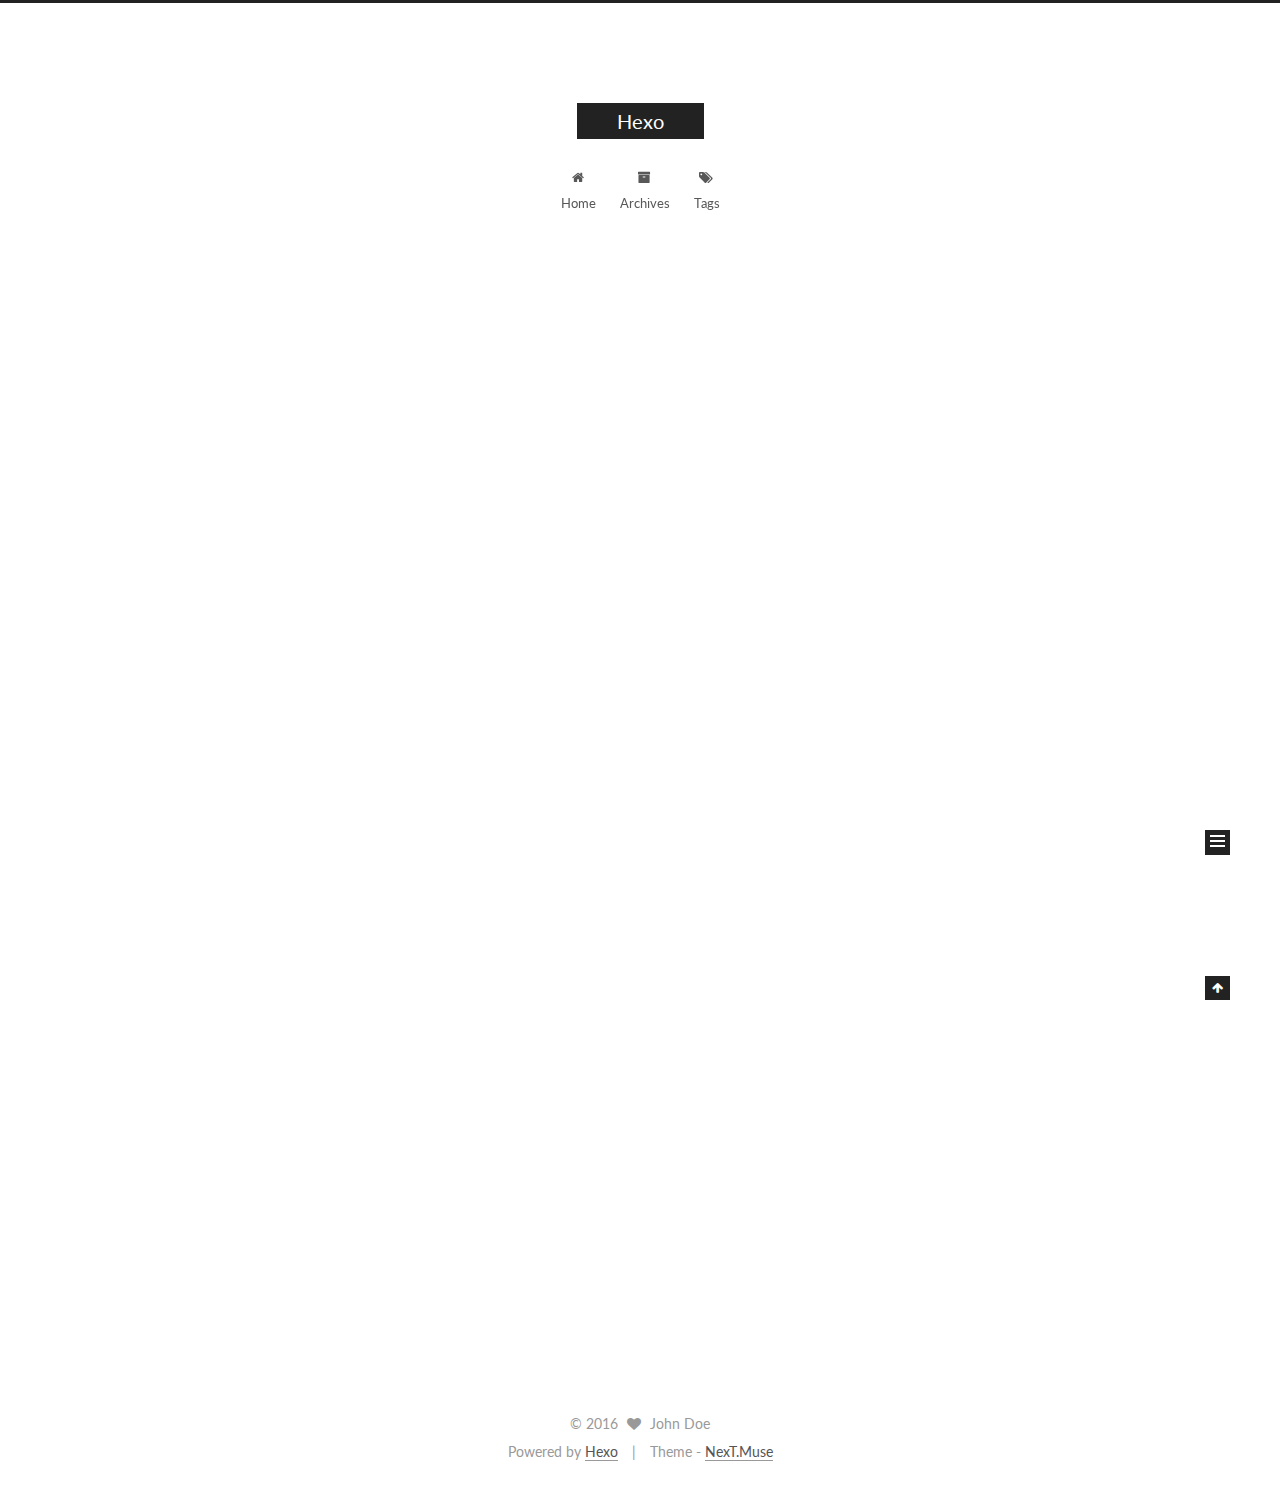
==== commit e631d589: "Site updated: 2016-08-26 11:50:07" ====
--- a/index.html
+++ b/index.html
@@ -1,228 +1,285 @@
-<!DOCTYPE html>
-<html>
+<!doctype html>
+
+
+
+  
+
+
+<html class="theme-next muse use-motion">
 <head>
-  <meta charset="utf-8">
-  
-  <title>Hexo</title>
-  <meta name="viewport" content="width=device-width, initial-scale=1, maximum-scale=1">
-  <meta property="og:type" content="website">
+  <meta charset="UTF-8"/>
+<meta http-equiv="X-UA-Compatible" content="IE=edge,chrome=1" />
+<meta name="viewport" content="width=device-width, initial-scale=1, maximum-scale=1"/>
+
+
+
+<meta http-equiv="Cache-Control" content="no-transform" />
+<meta http-equiv="Cache-Control" content="no-siteapp" />
+
+
+
+
+
+
+
+
+
+
+
+
+  
+  
+  <link href="/vendors/fancybox/source/jquery.fancybox.css?v=2.1.5" rel="stylesheet" type="text/css" />
+
+
+
+
+  
+  
+  
+  
+
+  
+    
+    
+  
+
+  
+
+  
+
+  
+
+  
+
+  
+    
+    
+    <link href="//fonts.googleapis.com/css?family=Lato:300,300italic,400,400italic,700,700italic&subset=latin,latin-ext" rel="stylesheet" type="text/css">
+  
+
+
+
+
+
+
+<link href="/vendors/font-awesome/css/font-awesome.min.css?v=4.4.0" rel="stylesheet" type="text/css" />
+
+<link href="/css/main.css?v=5.0.1" rel="stylesheet" type="text/css" />
+
+
+  <meta name="keywords" content="Hexo, NexT" />
+
+
+
+
+
+
+
+
+  <link rel="shortcut icon" type="image/x-icon" href="/favicon.ico?v=5.0.1" />
+
+
+
+
+
+
+<meta property="og:type" content="website">
 <meta property="og:title" content="Hexo">
 <meta property="og:url" content="http://yoursite.com/index.html">
 <meta property="og:site_name" content="Hexo">
 <meta name="twitter:card" content="summary">
 <meta name="twitter:title" content="Hexo">
-  
-    <link rel="alternative" href="/atom.xml" title="Hexo" type="application/atom+xml">
-  
-  
-    <link rel="icon" href="/favicon.png">
-  
-  <link rel="stylesheet" href="/css/style.css">
-  <link rel="stylesheet" href="/font-awesome/css/font-awesome.min.css">
-  <link rel="apple-touch-icon" href="/apple-touch-icon.png">
-  
-    
-    
-  
+
+
+
+<script type="text/javascript" id="hexo.configuration">
+  var NexT = window.NexT || {};
+  var CONFIG = {
+    scheme: 'Muse',
+    sidebar: {"position":"left","display":"post"},
+    fancybox: true,
+    motion: true,
+    duoshuo: {
+      userId: 0,
+      author: 'Author'
+    }
+  };
+</script>
+
+
+
+
+  <link rel="canonical" href="http://yoursite.com/"/>
+
+  <title> Hexo </title>
 </head>
-<body>
-  <div id="container">
-    <div class="left-col">
-    <div class="overlay"></div>
-<div class="intrude-less">
-    <header id="header" class="inner">
-        <a href="/" class="profilepic">
-            
-            <img lazy-src="/img/avatar.png" class="js-avatar">
-            
-        </a>
-
-        <hgroup>
-          <h1 class="header-author"><a href="/">John Doe</a></h1>
-        </hgroup>
-
-        
+
+<body itemscope itemtype="http://schema.org/WebPage" lang="">
+
+  
+
+
+
+
+
+
+
+
+
+
+  
+  
+    
+  
+
+  <div class="container one-collumn sidebar-position-left 
+   page-home 
+ ">
+    <div class="headband"></div>
+
+    <header id="header" class="header" itemscope itemtype="http://schema.org/WPHeader">
+      <div class="header-inner"><div class="site-meta ">
+  
+
+  <div class="custom-logo-site-title">
+    <a href="/"  class="brand" rel="start">
+      <span class="logo-line-before"><i></i></span>
+      <span class="site-title">Hexo</span>
+      <span class="logo-line-after"><i></i></span>
+    </a>
+  </div>
+  <p class="site-subtitle"></p>
+</div>
+
+<div class="site-nav-toggle">
+  <button>
+    <span class="btn-bar"></span>
+    <span class="btn-bar"></span>
+    <span class="btn-bar"></span>
+  </button>
+</div>
+
+<nav class="site-nav">
+  
+
+  
+    <ul id="menu" class="menu">
+      
+        
+        <li class="menu-item menu-item-home">
+          <a href="/" rel="section">
+            
+              <i class="menu-item-icon fa fa-fw fa-home"></i> <br />
+            
+            Home
+          </a>
+        </li>
+      
+        
+        <li class="menu-item menu-item-archives">
+          <a href="/archives" rel="section">
+            
+              <i class="menu-item-icon fa fa-fw fa-archive"></i> <br />
+            
+            Archives
+          </a>
+        </li>
+      
+        
+        <li class="menu-item menu-item-tags">
+          <a href="/tags" rel="section">
+            
+              <i class="menu-item-icon fa fa-fw fa-tags"></i> <br />
+            
+            Tags
+          </a>
+        </li>
+      
+
+      
+    </ul>
+  
+
+  
+</nav>
+
+ </div>
+    </header>
+
+    <main id="main" class="main">
+      <div class="main-inner">
+        <div class="content-wrap">
+          <div id="content" class="content">
+            
+  <section id="posts" class="posts-expand">
+    
+      
+
+  
+  
+
+  
+  
+  
+
+  <article class="post post-type-normal " itemscope itemtype="http://schema.org/Article">
+
+    
+      <header class="post-header">
+
+        
+        
+          <h1 class="post-title" itemprop="name headline">
+            
+            
+              
                 
-
-
-        
-            <div id="switch-btn" class="switch-btn">
-                <div class="icon">
-                    <div class="icon-ctn">
-                        <div class="icon-wrap icon-house" data-idx="0">
-                            <div class="birdhouse"></div>
-                            <div class="birdhouse_holes"></div>
-                        </div>
-                        <div class="icon-wrap icon-ribbon hide" data-idx="1">
-                            <div class="ribbon"></div>
-                        </div>
-                        
-                        <div class="icon-wrap icon-link hide" data-idx="2">
-                            <div class="loopback_l"></div>
-                            <div class="loopback_r"></div>
-                        </div>
-                        
-                        
-                        <div class="icon-wrap icon-me hide" data-idx="3">
-                            <div class="user"></div>
-                            <div class="shoulder"></div>
-                        </div>
-                        
-                    </div>
-                    
-                </div>
-                <div class="tips-box hide">
-                    <div class="tips-arrow"></div>
-                    <ul class="tips-inner">
-                        <li>菜单</li>
-                        <li>标签</li>
-                        
-                        <li>友情链接</li>
-                        
-                        
-                        <li>关于我</li>
-                        
-                    </ul>
-                </div>
-            </div>
-        
-
-        <div id="switch-area" class="switch-area">
-            <div class="switch-wrap">
-                <section class="switch-part switch-part1">
-                    <nav class="header-menu">
-                        <ul>
-                        
-                            <li><a href="/">主页</a></li>
-                        
-                            <li><a href="/archives/">所有文章</a></li>
-                        
-                            <li><a href="/tags/">标签云</a></li>
-                        
-                            <li><a href="/about/">关于我</a></li>
-                        
-                        </ul>
-                    </nav>
-                    <nav class="header-nav">
-                        <ul class="social">
-                            
-                                <li id="Email"><a class="Email" target="_blank" href="mailto:123@123.com" title="Email"></a></li>
-                            
-                                <li id="GitHub"><a class="GitHub" target="_blank" href="#" title="GitHub"></a></li>
-                            
-                                <li id="RSS"><a class="RSS" target="_blank" href="/atom.xml" title="RSS"></a></li>
-                            
-                        </ul>
-                    </nav>
-                </section>
-                
-                
-                <section class="switch-part switch-part2">
-                    <div class="widget tagcloud" id="js-tagcloud">
-                        
-                    </div>
-                </section>
-                
-                
-                
-                <section class="switch-part switch-part3">
-                    <div id="js-friends">
-                    
-                      <a target="_blank" class="main-nav-link switch-friends-link" href="https://hexo.io">Hexo</a>
-                    
-                      <a target="_blank" class="main-nav-link switch-friends-link" href="https://pages.github.com/">GitHub</a>
-                    
-                      <a target="_blank" class="main-nav-link switch-friends-link" href="http://moxfive.xyz/">MOxFIVE</a>
-                    
-                    </div>
-                </section>
-                
-
-                
-                
-                <section class="switch-part switch-part4">
-                
-                    <div id="js-aboutme">专注于前端</div>
-                </section>
-                
-            </div>
+                <a class="post-title-link" href="/2016/08/25/hello-world/" itemprop="url">
+                  Hello World
+                </a>
+              
+            
+          </h1>
+        
+
+        <div class="post-meta">
+          <span class="post-time">
+            <span class="post-meta-item-icon">
+              <i class="fa fa-calendar-o"></i>
+            </span>
+            <span class="post-meta-item-text">Posted on</span>
+            <time itemprop="dateCreated" datetime="2016-08-25T18:09:19+08:00" content="2016-08-25">
+              2016-08-25
+            </time>
+          </span>
+
+          
+
+          
+            
+          
+
+          
+
+          
+          
+
+          
         </div>
-    </header>                
-</div>
-    </div>
-    <div class="mid-col">
-      <nav id="mobile-nav">
-      <div class="overlay">
-          <div class="slider-trigger"></div>
-          <h1 class="header-author js-mobile-header hide"><a href="/" title="回到主页">John Doe</a></h1>
-      </div>
-    <div class="intrude-less">
-        <header id="header" class="inner">
-            <a href="/" class="profilepic">
-                <img lazy-src="/img/avatar.png" class="js-avatar">
-            </a>
-            <hgroup>
-              <h1 class="header-author"><a href="/" title="回到主页">John Doe</a></h1>
-            </hgroup>
-            
-            <nav class="header-menu">
-                <ul>
-                
-                    <li><a href="/">主页</a></li>
-                
-                    <li><a href="/archives/">所有文章</a></li>
-                
-                    <li><a href="/tags/">标签云</a></li>
-                
-                    <li><a href="/about/">关于我</a></li>
-                
-                <div class="clearfix"></div>
-                </ul>
-            </nav>
-            <nav class="header-nav">
-                        <ul class="social">
-                            
-                                <li id="Email"><a class="Email" target="_blank" href="mailto:123@123.com" title="Email"></a></li>
-                            
-                                <li id="GitHub"><a class="GitHub" target="_blank" href="#" title="GitHub"></a></li>
-                            
-                                <li id="RSS"><a class="RSS" target="_blank" href="/atom.xml" title="RSS"></a></li>
-                            
-                        </ul>
-            </nav>
-        </header>                
-    </div>
-</nav>
-      <div class="body-wrap">
-  
-    <article id="post-hello-world" class="article article-type-post" itemscope itemprop="blogPost">
-  
-    <div class="article-meta">
-      <a href="/2016/08/25/hello-world/" class="article-date">
-      <time datetime="2016-08-25T10:09:19.779Z" itemprop="datePublished">2016-08-25</time>
-</a>
-    </div>
-  
-  <div class="article-inner">
-    
-      <input type="hidden" class="isFancy" />
-    
-    
-      <header class="article-header">
-        
-  
-    <h1 itemprop="name">
-      <a class="article-title" href="/2016/08/25/hello-world/">Hello World</a>
-    </h1>
-  
-
       </header>
-      
-    
-    <div class="article-entry" itemprop="articleBody">
-      
-          
-        <p>Welcome to <a href="https://hexo.io/" target="_blank" rel="external">Hexo</a>! This is your very first post. Check <a href="https://hexo.io/docs/" target="_blank" rel="external">documentation</a> for more info. If you get any problems when using Hexo, you can find the answer in <a href="https://hexo.io/docs/troubleshooting.html" target="_blank" rel="external">troubleshooting</a> or you can ask me on <a href="https://github.com/hexojs/hexo/issues" target="_blank" rel="external">GitHub</a>.</p>
+    
+
+
+    <div class="post-body" itemprop="articleBody">
+
+      
+      
+
+      
+        
+          
+            <p>Welcome to <a href="https://hexo.io/" target="_blank" rel="external">Hexo</a>! This is your very first post. Check <a href="https://hexo.io/docs/" target="_blank" rel="external">documentation</a> for more info. If you get any problems when using Hexo, you can find the answer in <a href="https://hexo.io/docs/troubleshooting.html" target="_blank" rel="external">troubleshooting</a> or you can ask me on <a href="https://github.com/hexojs/hexo/issues" target="_blank" rel="external">GitHub</a>.</p>
 <h2 id="Quick-Start"><a href="#Quick-Start" class="headerlink" title="Quick Start"></a>Quick Start</h2><h3 id="Create-a-new-post"><a href="#Create-a-new-post" class="headerlink" title="Create a new post"></a>Create a new post</h3><figure class="highlight bash"><table><tr><td class="gutter"><pre><div class="line">1</div></pre></td><td class="code"><pre><div class="line">$ hexo new <span class="string">"My New Post"</span></div></pre></td></tr></table></figure>
 <p>More info: <a href="https://hexo.io/docs/writing.html" target="_blank" rel="external">Writing</a></p>
 <h3 id="Run-server"><a href="#Run-server" class="headerlink" title="Run server"></a>Run server</h3><figure class="highlight bash"><table><tr><td class="gutter"><pre><div class="line">1</div></pre></td><td class="code"><pre><div class="line">$ hexo server</div></pre></td></tr></table></figure>
@@ -232,149 +289,220 @@
 <h3 id="Deploy-to-remote-sites"><a href="#Deploy-to-remote-sites" class="headerlink" title="Deploy to remote sites"></a>Deploy to remote sites</h3><figure class="highlight bash"><table><tr><td class="gutter"><pre><div class="line">1</div></pre></td><td class="code"><pre><div class="line">$ hexo deploy</div></pre></td></tr></table></figure>
 <p>More info: <a href="https://hexo.io/docs/deployment.html" target="_blank" rel="external">Deployment</a></p>
 
+          
+        
       
     </div>
-    
-    <div class="article-info article-info-index">
-      
-      
-
-      
-      
-      <div class="clearfix"></div>
+
+    <div>
+      
     </div>
-    
+
+    <div>
+      
+    </div>
+
+    <footer class="post-footer">
+      
+
+      
+
+      
+      
+        <div class="post-eof"></div>
+      
+    </footer>
+  </article>
+
+
+    
+  </section>
+
+  
+
+
+          </div>
+          
+
+
+          
+
+        </div>
+        
+          
+  
+  <div class="sidebar-toggle">
+    <div class="sidebar-toggle-line-wrap">
+      <span class="sidebar-toggle-line sidebar-toggle-line-first"></span>
+      <span class="sidebar-toggle-line sidebar-toggle-line-middle"></span>
+      <span class="sidebar-toggle-line sidebar-toggle-line-last"></span>
+    </div>
   </div>
-  
-</article>
-
-
-
-
-
-
-
-
-    
-        <link rel="stylesheet" href="/fancybox/jquery.fancybox.css">
-        <script>
-            var yiliaConfig = {
-            fancybox: true,
-            mathjax: true,
-            animate: true,
-            isHome: true,
-            isPost: false,
-            isArchive: false,
-            isTag: false,
-            isCategory: false,
-            open_in_new: false
-            }
-        </script>
-        
-
-  
-  
+
+  <aside id="sidebar" class="sidebar">
+    <div class="sidebar-inner">
+
+      
+
+      
+
+      <section class="site-overview sidebar-panel  sidebar-panel-active ">
+        <div class="site-author motion-element" itemprop="author" itemscope itemtype="http://schema.org/Person">
+          <img class="site-author-image" itemprop="image"
+               src="/images/avatar.gif"
+               alt="John Doe" />
+          <p class="site-author-name" itemprop="name">John Doe</p>
+          <p class="site-description motion-element" itemprop="description"></p>
+        </div>
+        <nav class="site-state motion-element">
+          <div class="site-state-item site-state-posts">
+            <a href="/archives">
+              <span class="site-state-item-count">1</span>
+              <span class="site-state-item-name">posts</span>
+            </a>
+          </div>
+
+          
+
+          
+
+        </nav>
+
+        
+
+        <div class="links-of-author motion-element">
+          
+        </div>
+
+        
+        
+
+        
+        
+
+      </section>
+
+      
+
+    </div>
+  </aside>
+
+
+        
+      </div>
+    </main>
+
+    <footer id="footer" class="footer">
+      <div class="footer-inner">
+        <div class="copyright" >
+  
+  &copy; 
+  <span itemprop="copyrightYear">2016</span>
+  <span class="with-love">
+    <i class="fa fa-heart"></i>
+  </span>
+  <span class="author" itemprop="copyrightHolder">John Doe</span>
 </div>
-      <footer id="footer">
-    <div class="outer">
-        <div id="footer-info">
-            <div class="footer-left">
-                &copy; 2016 John Doe
-            </div>
-            <div class="footer-right">
-                <a href="http://hexo.io/" target="_blank" title="快速、简洁且高效的静态博客框架">Hexo</a>  Theme <a href="https://github.com/MOxFIVE/hexo-theme-yelee" target="_blank" title="简而不减双栏 Hexo 博客主题">Yelee</a> by MOxFIVE
-            </div>
-        </div>
-        <div class="visit">
-            <span id="busuanzi_container_site_pv" style='display:none'>
-                <span id="site-visit" >本站到访数: 
-                    <span id="busuanzi_value_site_uv"></span>
-                </span>
-            </span>
-            <span id="busuanzi_container_page_pv" style='display:none'>
-                <span id="page-visit">, 本页阅读量: 
-                    <span id="busuanzi_value_page_pv"></span>
-                </span>
-            </span>
-        </div>
+
+<div class="powered-by">
+  Powered by <a class="theme-link" href="https://hexo.io">Hexo</a>
+</div>
+
+<div class="theme-info">
+  Theme -
+  <a class="theme-link" href="https://github.com/iissnan/hexo-theme-next">
+    NexT.Muse
+  </a>
+</div>
+
+        
+
+        
+      </div>
+    </footer>
+
+    <div class="back-to-top">
+      <i class="fa fa-arrow-up"></i>
     </div>
-</footer>
-    </div>
-    
-    <script>
-        var yiliaConfig = {
-            fancybox: false,
-            mathjax: true,
-            animate: true,
-            isHome: true,
-            isPost: false,
-            isArchive: false,
-            isTag: false,
-            isCategory: false,
-            open_in_new: false
-        }
-    </script>
-
-
-<script src="http://7.url.cn/edu/jslib/comb/require-2.1.6,jquery-1.9.1.min.js"></script>
-<script src="/js/main.js"></script>
-
-    <script>
-        $(document).ready(function() {
-            var iPad = window.navigator.userAgent.indexOf('iPad');
-            if (iPad > -1 || $(".left-col").css("display") === "none") {
-                var bgColorList = ["#9db3f4", "#414141", "#e5a859", "#f5dfc6", "#c084a0", "#847e72", "#cd8390", "#996731"];
-                var bgColor = Math.ceil(Math.random() * (bgColorList.length - 1));
-                $("body").css({"background-color": bgColorList[bgColor], "background-size": "cover"});
-            }
-            else {
-                var backgroundnum = 5;
-                var backgroundimg = "url(/background/bg-x.jpg)".replace(/x/gi, Math.ceil(Math.random() * backgroundnum));
-                $("body").css({"background": backgroundimg, "background-attachment": "fixed", "background-size": "cover"});
-            }
-        })
-    </script>
-
-
-
-
-<script type="text/x-mathjax-config">
-MathJax.Hub.Config({
-    tex2jax: {
-        inlineMath: [ ['$','$'], ["\\(","\\)"]  ],
-        processEscapes: true,
-        skipTags: ['script', 'noscript', 'style', 'textarea', 'pre', 'code']
-    }
-});
-
-MathJax.Hub.Queue(function() {
-    var all = MathJax.Hub.getAllJax(), i;
-    for(i=0; i < all.length; i += 1) {
-        all[i].SourceElement().parentNode.className += ' has-jax';                 
-    }       
-});
+  </div>
+
+  
+
+<script type="text/javascript">
+  if (Object.prototype.toString.call(window.Promise) !== '[object Function]') {
+    window.Promise = null;
+  }
 </script>
 
-<script type="text/javascript" src="http://cdn.mathjax.org/mathjax/latest/MathJax.js?config=TeX-AMS-MML_HTMLorMML">
-</script>
-
-
-<div class="scroll" id="scroll">
-    <a href="#" title="返回顶部"><i class="fa fa-arrow-up"></i></a>
-    <a href="#comments" title="查看评论"><i class="fa fa-comments-o"></i></a>
-    <a href="#footer" title="转到底部"><i class="fa fa-arrow-down"></i></a>
-</div>
-
-<script>
-    $(document).ready(function() {
-        if ($("#comments").length < 1) {
-            $("#scroll > a:nth-child(2)").hide();
-        };
-    })
-</script>
-
-<script async src="https://dn-lbstatics.qbox.me/busuanzi/2.3/busuanzi.pure.mini.js">
-</script>
-  </div>
+
+
+
+
+
+
+
+
+  
+
+
+
+  
+  <script type="text/javascript" src="/vendors/jquery/index.js?v=2.1.3"></script>
+
+  
+  <script type="text/javascript" src="/vendors/fastclick/lib/fastclick.min.js?v=1.0.6"></script>
+
+  
+  <script type="text/javascript" src="/vendors/jquery_lazyload/jquery.lazyload.js?v=1.9.7"></script>
+
+  
+  <script type="text/javascript" src="/vendors/velocity/velocity.min.js?v=1.2.1"></script>
+
+  
+  <script type="text/javascript" src="/vendors/velocity/velocity.ui.min.js?v=1.2.1"></script>
+
+  
+  <script type="text/javascript" src="/vendors/fancybox/source/jquery.fancybox.pack.js?v=2.1.5"></script>
+
+
+  
+
+
+  <script type="text/javascript" src="/js/src/utils.js?v=5.0.1"></script>
+
+  <script type="text/javascript" src="/js/src/motion.js?v=5.0.1"></script>
+
+
+
+  
+  
+
+  
+
+  
+
+
+  <script type="text/javascript" src="/js/src/bootstrap.js?v=5.0.1"></script>
+
+
+
+  
+
+
+
+  
+
+
+
+
+  
+  
+
+  
+
+  
+
+  
+
 </body>
-</html>+</html>
--- a/css/main.css
+++ b/css/main.css
@@ -0,0 +1,2182 @@
+/* normalize.css v3.0.2 | MIT License | git.io/normalize */
+html {
+  font-family: sans-serif; /* 1 */
+  -ms-text-size-adjust: 100%; /* 2 */
+  -webkit-text-size-adjust: 100%; /* 2 */
+}
+body {
+  margin: 0;
+}
+article,
+aside,
+details,
+figcaption,
+figure,
+footer,
+header,
+hgroup,
+main,
+menu,
+nav,
+section,
+summary {
+  display: block;
+}
+audio,
+canvas,
+progress,
+video {
+  display: inline-block; /* 1 */
+  vertical-align: baseline; /* 2 */
+}
+audio:not([controls]) {
+  display: none;
+  height: 0;
+}
+[hidden],
+template {
+  display: none;
+}
+a {
+  background-color: transparent;
+}
+a:active,
+a:hover {
+  outline: 0;
+}
+abbr[title] {
+  border-bottom: 1px dotted;
+}
+b,
+strong {
+  font-weight: bold;
+}
+dfn {
+  font-style: italic;
+}
+h1 {
+  font-size: 2em;
+  margin: 0.67em 0;
+}
+mark {
+  background: #ff0;
+  color: #000;
+}
+small {
+  font-size: 80%;
+}
+sub,
+sup {
+  font-size: 75%;
+  line-height: 0;
+  position: relative;
+  vertical-align: baseline;
+}
+sup {
+  top: -0.5em;
+}
+sub {
+  bottom: -0.25em;
+}
+img {
+  border: 0;
+}
+svg:not(:root) {
+  overflow: hidden;
+}
+figure {
+  margin: 1em 40px;
+}
+hr {
+  -moz-box-sizing: content-box;
+  box-sizing: content-box;
+  height: 0;
+}
+pre {
+  overflow: auto;
+}
+code,
+kbd,
+pre,
+samp {
+  font-family: monospace, monospace;
+  font-size: 1em;
+}
+button,
+input,
+optgroup,
+select,
+textarea {
+  color: inherit; /* 1 */
+  font: inherit; /* 2 */
+  margin: 0; /* 3 */
+}
+button {
+  overflow: visible;
+}
+button,
+select {
+  text-transform: none;
+}
+button,
+html input[type="button"],
+input[type="reset"],
+input[type="submit"] {
+  -webkit-appearance: button; /* 2 */
+  cursor: pointer; /* 3 */
+}
+button[disabled],
+html input[disabled] {
+  cursor: default;
+}
+button::-moz-focus-inner,
+input::-moz-focus-inner {
+  border: 0;
+  padding: 0;
+}
+input {
+  line-height: normal;
+}
+input[type="checkbox"],
+input[type="radio"] {
+  box-sizing: border-box; /* 1 */
+  padding: 0; /* 2 */
+}
+input[type="number"]::-webkit-inner-spin-button,
+input[type="number"]::-webkit-outer-spin-button {
+  height: auto;
+}
+input[type="search"] {
+  -webkit-appearance: textfield; /* 1 */
+  -moz-box-sizing: content-box;
+  -webkit-box-sizing: content-box; /* 2 */
+  box-sizing: content-box;
+}
+input[type="search"]::-webkit-search-cancel-button,
+input[type="search"]::-webkit-search-decoration {
+  -webkit-appearance: none;
+}
+fieldset {
+  border: 1px solid #c0c0c0;
+  margin: 0 2px;
+  padding: 0.35em 0.625em 0.75em;
+}
+legend {
+  border: 0; /* 1 */
+  padding: 0; /* 2 */
+}
+textarea {
+  overflow: auto;
+}
+optgroup {
+  font-weight: bold;
+}
+table {
+  border-collapse: collapse;
+  border-spacing: 0;
+}
+td,
+th {
+  padding: 0;
+}
+::selection {
+  background: #262a30;
+  color: #fff;
+}
+body {
+  position: relative;
+  font-family: 'Lato', "PingFang SC", "Microsoft YaHei", sans-serif;
+  font-size: 14px;
+  line-height: 2;
+  color: #555;
+  background: #fff;
+}
+@media (max-width: 767px) {
+  body {
+    padding-right: 0 !important;
+  }
+}
+@media (min-width: 768px) and (max-width: 991px) {
+  body {
+    padding-right: 0 !important;
+  }
+}
+@media (min-width: 1600px) {
+  body {
+    font-size: 16px;
+  }
+}
+h1,
+h2,
+h3,
+h4,
+h5,
+h6 {
+  margin: 0;
+  padding: 0;
+  font-weight: bold;
+  line-height: 1.5;
+  font-family: 'Lato', "PingFang SC", "Microsoft YaHei", sans-serif;
+}
+h2,
+h3,
+h4,
+h5,
+h6 {
+  margin: 20px 0 15px;
+}
+h1 {
+  font-size: 22px;
+}
+@media (max-width: 767px) {
+  h1 {
+    font-size: 18px;
+  }
+}
+h2 {
+  font-size: 20px;
+}
+@media (max-width: 767px) {
+  h2 {
+    font-size: 16px;
+  }
+}
+h3 {
+  font-size: 18px;
+}
+@media (max-width: 767px) {
+  h3 {
+    font-size: 14px;
+  }
+}
+h4 {
+  font-size: 16px;
+}
+@media (max-width: 767px) {
+  h4 {
+    font-size: 12px;
+  }
+}
+h5 {
+  font-size: 14px;
+}
+@media (max-width: 767px) {
+  h5 {
+    font-size: 10px;
+  }
+}
+h6 {
+  font-size: 12px;
+}
+@media (max-width: 767px) {
+  h6 {
+    font-size: 8px;
+  }
+}
+p {
+  margin: 0 0 25px 0;
+}
+a {
+  color: #555;
+  text-decoration: none;
+  border-bottom: 1px solid #999;
+  word-wrap: break-word;
+}
+a:hover {
+  color: #222;
+  border-bottom-color: #222;
+}
+ul {
+  list-style: none;
+}
+blockquote {
+  margin: 0;
+  padding: 0;
+}
+img {
+  display: block;
+  margin: auto;
+  max-width: 100%;
+  height: auto;
+}
+hr {
+  margin: 40px 0;
+  height: 3px;
+  border: none;
+  background-color: #ddd;
+  background-image: repeating-linear-gradient(-45deg, #fff, #fff 4px, transparent 4px, transparent 8px);
+}
+blockquote {
+  padding: 0 15px;
+  color: #666;
+  border-left: 4px solid #ddd;
+}
+blockquote cite::before {
+  content: "-";
+  padding: 0 5px;
+}
+dt {
+  font-weight: 700;
+}
+dd {
+  margin: 0;
+  padding: 0;
+}
+.text-left {
+  text-align: left;
+}
+.text-center {
+  text-align: center;
+}
+.text-right {
+  text-align: right;
+}
+.text-justify {
+  text-align: justify;
+}
+.text-nowrap {
+  white-space: nowrap;
+}
+.text-lowercase {
+  text-transform: lowercase;
+}
+.text-uppercase {
+  text-transform: uppercase;
+}
+.text-capitalize {
+  text-transform: capitalize;
+}
+.center-block {
+  display: block;
+  margin-left: auto;
+  margin-right: auto;
+}
+.clearfix:before,
+.clearfix:after {
+  content: " ";
+  display: table;
+}
+.clearfix:after {
+  clear: both;
+}
+.pullquote {
+  width: 45%;
+}
+.pullquote.left {
+  float: left;
+  margin-left: 5px;
+  margin-right: 10px;
+}
+.pullquote.right {
+  float: right;
+  margin-left: 10px;
+  margin-right: 5px;
+}
+.affix.affix.affix {
+  position: fixed;
+}
+.translation {
+  margin-top: -20px;
+  font-size: 14px;
+  color: #999;
+}
+.scrollbar-measure {
+  width: 100px;
+  height: 100px;
+  overflow: scroll;
+  position: absolute;
+  top: -9999px;
+}
+.use-motion .motion-element {
+  opacity: 0;
+}
+#local-search-input {
+  padding: 3px;
+  border: none;
+  text-indent: 14px;
+  border-radius: 0;
+  width: 140px;
+  outline: none;
+  border-bottom: 1px solid #999;
+  background: inherit;
+  opacity: 0.5;
+}
+#local-search-input:focus {
+  opacity: 1;
+}
+.search-icon {
+  position: absolute;
+  top: 9px;
+}
+table {
+  margin: 20px 0;
+  width: 100%;
+  border-collapse: collapse;
+  border-spacing: 0;
+  border: 1px solid #ddd;
+  font-size: 14px;
+  table-layout: fixed;
+  word-wrap: break-all;
+}
+table>tbody>tr:nth-of-type(odd) {
+  background-color: #f9f9f9;
+}
+table>tbody>tr:hover {
+  background-color: #f5f5f5;
+}
+caption,
+th,
+td {
+  padding: 8px;
+  text-align: left;
+  vertical-align: middle;
+  font-weight: normal;
+}
+th,
+td {
+  border-bottom: 3px solid #ddd;
+  border-right: 1px solid #eee;
+}
+th {
+  padding-bottom: 10px;
+  font-weight: 700;
+}
+td {
+  border-bottom-width: 1px;
+}
+html,
+body {
+  height: 100%;
+}
+.container {
+  position: relative;
+  min-height: 100%;
+}
+.header-inner {
+  margin: 0 auto;
+  padding: 100px 0 70px;
+  width: 700px;
+}
+@media (min-width: 1600px) {
+  .container .header-inner {
+    width: 900px;
+  }
+}
+.main {
+  padding-bottom: 150px;
+}
+.main-inner {
+  margin: 0 auto;
+  width: 700px;
+}
+@media (min-width: 1600px) {
+  .container .main-inner {
+    width: 900px;
+  }
+}
+.footer {
+  position: absolute;
+  left: 0;
+  bottom: 0;
+  width: 100%;
+  min-height: 50px;
+}
+.footer-inner {
+  box-sizing: border-box;
+  margin: 20px auto;
+  width: 700px;
+}
+@media (min-width: 1600px) {
+  .container .footer-inner {
+    width: 900px;
+  }
+}
+pre,
+.highlight {
+  overflow: auto;
+  margin: 20px 0;
+  padding: 15px;
+  font-size: 13px;
+  color: #4d4d4c;
+  background: #f7f7f7;
+  line-height: 1.6;
+}
+pre,
+code {
+  font-family: consolas, Menlo, "PingFang SC", "Microsoft YaHei", monospace;
+}
+code {
+  padding: 2px 4px;
+  word-break: break-all;
+  color: #555;
+  background: #eee;
+  border-radius: 4px;
+  font-size: 13px;
+}
+pre code {
+  padding: 0;
+  color: #4d4d4c;
+  background: none;
+  text-shadow: none;
+}
+.highlight pre {
+  border: none;
+  margin: 0;
+  padding: 1px;
+}
+.highlight table {
+  margin: 0;
+  width: auto;
+  border: none;
+}
+.highlight td {
+  border: none;
+  padding: 0;
+}
+.highlight figcaption {
+  font-size: 1em;
+  color: #4d4d4c;
+  line-height: 1em;
+  margin-bottom: 1em;
+}
+.highlight figcaption:before,
+.highlight figcaption:after {
+  content: " ";
+  display: table;
+}
+.highlight figcaption:after {
+  clear: both;
+}
+.highlight figcaption a {
+  float: right;
+  color: #4d4d4c;
+}
+.highlight figcaption a:hover {
+  border-bottom-color: #4d4d4c;
+}
+.highlight .gutter pre {
+  color: #666;
+  text-align: right;
+  padding-right: 20px;
+}
+.highlight .line {
+  height: 20px;
+}
+.gist table {
+  width: auto;
+}
+.gist table td {
+  border: none;
+}
+pre .comment {
+  color: #8e908c;
+}
+pre .variable,
+pre .attribute,
+pre .tag,
+pre .regexp,
+pre .ruby .constant,
+pre .xml .tag .title,
+pre .xml .pi,
+pre .xml .doctype,
+pre .html .doctype,
+pre .css .id,
+pre .css .class,
+pre .css .pseudo {
+  color: #c82829;
+}
+pre .number,
+pre .preprocessor,
+pre .built_in,
+pre .literal,
+pre .params,
+pre .constant,
+pre .command {
+  color: #f5871f;
+}
+pre .ruby .class .title,
+pre .css .rules .attribute,
+pre .string,
+pre .value,
+pre .inheritance,
+pre .header,
+pre .ruby .symbol,
+pre .xml .cdata,
+pre .special,
+pre .number,
+pre .formula {
+  color: #718c00;
+}
+pre .title,
+pre .css .hexcolor {
+  color: #3e999f;
+}
+pre .function,
+pre .python .decorator,
+pre .python .title,
+pre .ruby .function .title,
+pre .ruby .title .keyword,
+pre .perl .sub,
+pre .javascript .title,
+pre .coffeescript .title {
+  color: #4271ae;
+}
+pre .keyword,
+pre .javascript .function {
+  color: #8959a8;
+}
+.full-image.full-image.full-image {
+  border: none;
+  max-width: 100%;
+  width: auto;
+  margin: 20px auto;
+}
+@media (min-width: 992px) {
+  .full-image.full-image.full-image {
+    max-width: none;
+    width: 126%;
+    margin: 0 -13%;
+  }
+}
+.blockquote-center,
+.page-home .post-type-quote blockquote,
+.page-post-detail .post-type-quote blockquote {
+  position: relative;
+  margin: 40px 0;
+  padding: 0;
+  border-left: none;
+  text-align: center;
+}
+.blockquote-center::before,
+.page-home .post-type-quote blockquote::before,
+.page-post-detail .post-type-quote blockquote::before,
+.blockquote-center::after,
+.page-home .post-type-quote blockquote::after,
+.page-post-detail .post-type-quote blockquote::after {
+  position: absolute;
+  content: ' ';
+  display: block;
+  width: 100%;
+  height: 24px;
+  opacity: 0.2;
+  background-repeat: no-repeat;
+  background-position: 0 -6px;
+  background-size: 22px 22px;
+}
+.blockquote-center::before,
+.page-home .post-type-quote blockquote::before,
+.page-post-detail .post-type-quote blockquote::before {
+  top: -20px;
+  background-image: url("../images/quote-l.svg");
+  border-top: 1px solid #ccc;
+}
+.blockquote-center::after,
+.page-home .post-type-quote blockquote::after,
+.page-post-detail .post-type-quote blockquote::after {
+  bottom: -20px;
+  background-image: url("../images/quote-r.svg");
+  border-bottom: 1px solid #ccc;
+  background-position: 100% 8px;
+}
+.blockquote-center p,
+.page-home .post-type-quote blockquote p,
+.page-post-detail .post-type-quote blockquote p,
+.blockquote-center div,
+.page-home .post-type-quote blockquote div,
+.page-post-detail .post-type-quote blockquote div {
+  text-align: center;
+}
+.post .post-body .group-picture img {
+  box-sizing: border-box;
+  padding: 0 3px;
+  border: none;
+}
+.post .group-picture-row {
+  overflow: hidden;
+  margin-top: 6px;
+}
+.post .group-picture-row:first-child {
+  margin-top: 0;
+}
+.post .group-picture-column {
+  float: left;
+}
+.page-post-detail .post-body .group-picture-column {
+  float: none;
+  margin-top: 10px;
+  width: auto !important;
+}
+.page-post-detail .post-body .group-picture-column img {
+  margin: 0 auto;
+}
+.page-archive .group-picture-container {
+  overflow: hidden;
+}
+.page-archive .group-picture-row {
+  float: left;
+}
+.page-archive .group-picture-row:first-child {
+  margin-top: 6px;
+}
+.page-archive .group-picture-column {
+  max-width: 150px;
+  max-height: 150px;
+}
+.btn {
+  display: inline-block;
+  padding: 0 20px;
+  font-size: 14px;
+  color: #fff;
+  background: #222;
+  border: 2px solid #222;
+  text-decoration: none;
+  border-radius: 0;
+  transition-property: background-color;
+  transition-duration: 0.2s;
+  transition-timing-function: ease-in-out;
+  transition-delay: 0s;
+}
+.btn:hover,
+.post-more-link .btn:hover {
+  border-color: #222;
+  color: #222;
+  background: #fff;
+}
+.btn-bar {
+  display: block;
+  width: 22px;
+  height: 2px;
+  background: #555;
+  border-radius: 1px;
+}
+.btn-bar+.btn-bar {
+  margin-top: 4px;
+}
+.pagination {
+  margin: 120px 0 40px;
+  text-align: center;
+  border-top: 1px solid #eee;
+}
+.page-number-basic,
+.pagination .prev,
+.pagination .next,
+.pagination .page-number,
+.pagination .space {
+  display: inline-block;
+  position: relative;
+  top: -1px;
+  margin: 0 10px;
+  padding: 0 10px;
+  line-height: 30px;
+}
+@media (max-width: 767px) {
+  .page-number-basic,
+  .pagination .prev,
+  .pagination .next,
+  .pagination .page-number,
+  .pagination .space {
+    margin: 0 5px;
+  }
+}
+.pagination .prev,
+.pagination .next,
+.pagination .page-number {
+  border-bottom: 0;
+  border-top: 1px solid #eee;
+  transition-property: border-color;
+  transition-duration: 0.2s;
+  transition-timing-function: ease-in-out;
+  transition-delay: 0s;
+}
+.pagination .prev:hover,
+.pagination .next:hover,
+.pagination .page-number:hover {
+  border-top-color: #222;
+}
+.pagination .space {
+  padding: 0;
+  margin: 0;
+}
+.pagination .prev {
+  margin-left: 0;
+}
+.pagination .next {
+  margin-right: 0;
+}
+.pagination .page-number.current {
+  color: #fff;
+  background: #ccc;
+  border-top-color: #ccc;
+}
+@media (max-width: 767px) {
+  .pagination {
+    border-top: none;
+  }
+  .pagination .prev,
+  .pagination .next,
+  .pagination .page-number {
+    margin-bottom: 10px;
+    border-top: 0;
+    border-bottom: 1px solid #eee;
+  }
+  .pagination .prev:hover,
+  .pagination .next:hover,
+  .pagination .page-number:hover {
+    border-bottom-color: #222;
+  }
+}
+.comments {
+  margin: 60px 20px 0;
+}
+.tag-cloud {
+  text-align: center;
+}
+.tag-cloud a {
+  display: inline-block;
+  margin: 10px;
+}
+.back-to-top {
+  box-sizing: border-box;
+  position: fixed;
+  bottom: -100px;
+  right: 50px;
+  z-index: 1050;
+  padding: 0 6px;
+  width: 25px;
+  background: #222;
+  font-size: 12px;
+  opacity: 1;
+  color: #fff;
+  cursor: pointer;
+  text-align: center;
+  -webkit-transform: translateZ(0);
+  transition-property: bottom;
+  transition-duration: 0.2s;
+  transition-timing-function: ease-in-out;
+  transition-delay: 0s;
+}
+@media (max-width: 767px) {
+  .back-to-top {
+    display: none;
+  }
+}
+@media (min-width: 768px) and (max-width: 991px) {
+  .back-to-top {
+    display: none;
+  }
+}
+.back-to-top.back-to-top-on {
+  bottom: 19px;
+}
+.header {
+  background: #fff;
+}
+.header-inner {
+  position: relative;
+}
+.headband {
+  height: 3px;
+  background: #222;
+}
+.site-meta {
+  margin: 0;
+  text-align: center;
+}
+@media (max-width: 767px) {
+  .site-meta {
+    text-align: center;
+  }
+}
+.brand {
+  position: relative;
+  display: inline-block;
+  padding: 0 40px;
+  color: #fff;
+  background: #222;
+  border-bottom: none;
+}
+.brand:hover {
+  color: #fff;
+}
+.logo {
+  display: inline-block;
+  margin-right: 5px;
+  line-height: 36px;
+  vertical-align: top;
+}
+.site-title {
+  display: inline-block;
+  vertical-align: top;
+  line-height: 36px;
+  font-size: 20px;
+  font-weight: normal;
+  font-family: 'Lato', "PingFang SC", "Microsoft YaHei", sans-serif;
+}
+.site-subtitle {
+  margin-top: 10px;
+  font-size: 13px;
+  color: #999;
+}
+.use-motion .brand {
+  opacity: 0;
+}
+.use-motion .logo,
+.use-motion .site-title,
+.use-motion .site-subtitle {
+  opacity: 0;
+  position: relative;
+  top: -10px;
+}
+.site-nav-toggle {
+  display: none;
+  position: absolute;
+  top: 10px;
+  left: 10px;
+}
+@media (max-width: 767px) {
+  .site-nav-toggle {
+    display: block;
+  }
+}
+.site-nav-toggle button {
+  margin-top: 2px;
+  padding: 9px 10px;
+  background: transparent;
+  border: none;
+}
+@media (max-width: 767px) {
+  .site-nav {
+    display: none;
+    margin: 0 -10px;
+    padding: 0 10px;
+    clear: both;
+    border-top: 1px solid #ddd;
+  }
+}
+@media (min-width: 768px) and (max-width: 991px) {
+  .site-nav {
+    display: block !important;
+  }
+}
+@media (min-width: 992px) {
+  .site-nav {
+    display: block !important;
+  }
+}
+.menu {
+  margin-top: 20px;
+  padding-left: 0;
+  text-align: center;
+}
+.menu .menu-item {
+  display: inline-block;
+  margin: 0 10px;
+}
+@media screen and (max-width: 767px) {
+  .menu .menu-item {
+    margin-top: 10px;
+  }
+}
+.menu .menu-item a {
+  display: block;
+  font-size: 13px;
+  text-transform: capitalize;
+  line-height: inherit;
+  border-bottom: 1px solid transparent;
+  transition-property: border-color;
+  transition-duration: 0.2s;
+  transition-timing-function: ease-in-out;
+  transition-delay: 0s;
+}
+.menu .menu-item a:hover {
+  border-bottom-color: #222;
+}
+.menu .menu-item .fa {
+  margin-right: 5px;
+}
+.use-motion .menu-item {
+  opacity: 0;
+}
+.post-body {
+  font-family: 'Lato', "PingFang SC", "Microsoft YaHei", sans-serif;
+}
+@media (max-width: 767px) {
+  .post-body {
+    word-break: break-word;
+  }
+}
+.post-body .fancybox img {
+  display: block !important;
+  margin: 0 auto;
+  cursor: pointer;
+  cursor: zoom-in;
+  cursor: -webkit-zoom-in;
+}
+.post-body .image-caption,
+.post-body .figure .caption {
+  margin: 10px auto 15px;
+  text-align: center;
+  font-size: 14px;
+  color: #999;
+  font-weight: bold;
+  line-height: 1;
+}
+.post-sticky-flag {
+  display: inline-block;
+  font-size: 16px;
+  -ms-transform: rotate(30deg);
+  -webkit-transform: rotate(30deg);
+  -moz-transform: rotate(30deg);
+  -ms-transform: rotate(30deg);
+  -o-transform: rotate(30deg);
+  transform: rotate(30deg);
+}
+.posts-expand {
+  padding-top: 40px;
+}
+@media (max-width: 767px) {
+  .posts-expand {
+    margin: 0 20px;
+  }
+  .post-body pre,
+  .post-body .highlight {
+    padding: 10px;
+  }
+  .post-body pre .gutter pre,
+  .post-body .highlight .gutter pre {
+    padding-right: 10px;
+  }
+}
+@media (min-width: 992px) {
+  .posts-expand .post-body {
+    text-align: justify;
+  }
+}
+.posts-expand .post-body h2,
+.posts-expand .post-body h3,
+.posts-expand .post-body h4,
+.posts-expand .post-body h5,
+.posts-expand .post-body h6 {
+  padding-top: 10px;
+}
+.posts-expand .post-body h2 .header-anchor,
+.posts-expand .post-body h3 .header-anchor,
+.posts-expand .post-body h4 .header-anchor,
+.posts-expand .post-body h5 .header-anchor,
+.posts-expand .post-body h6 .header-anchor {
+  float: right;
+  margin-left: 10px;
+  color: #ccc;
+  border-bottom-style: none;
+  visibility: hidden;
+}
+.posts-expand .post-body h2 .header-anchor:hover,
+.posts-expand .post-body h3 .header-anchor:hover,
+.posts-expand .post-body h4 .header-anchor:hover,
+.posts-expand .post-body h5 .header-anchor:hover,
+.posts-expand .post-body h6 .header-anchor:hover {
+  color: inherit;
+}
+.posts-expand .post-body h2:hover .header-anchor,
+.posts-expand .post-body h3:hover .header-anchor,
+.posts-expand .post-body h4:hover .header-anchor,
+.posts-expand .post-body h5:hover .header-anchor,
+.posts-expand .post-body h6:hover .header-anchor {
+  visibility: visible;
+}
+.posts-expand .post-body ul li {
+  list-style: circle;
+}
+.posts-expand .post-body img {
+  box-sizing: border-box;
+  margin: auto;
+  padding: 3px;
+  border: 1px solid #ddd;
+}
+.posts-expand .fancybox img {
+  margin: 0 auto;
+}
+@media (max-width: 767px) {
+  .posts-collapse {
+    margin: 0 20px;
+  }
+  .posts-collapse .post-title,
+  .posts-collapse .post-meta {
+    display: block;
+    width: auto;
+    text-align: left;
+  }
+}
+.posts-collapse {
+  position: relative;
+  z-index: 1010;
+  margin-left: 55px;
+}
+.posts-collapse::after {
+  content: " ";
+  position: absolute;
+  top: 20px;
+  left: 0;
+  margin-left: -2px;
+  width: 4px;
+  height: 100%;
+  background: #f5f5f5;
+  z-index: -1;
+}
+@media (max-width: 767px) {
+  .posts-collapse {
+    margin: 0 20px;
+  }
+}
+.posts-collapse .collection-title {
+  position: relative;
+  margin: 60px 0;
+}
+.posts-collapse .collection-title h2 {
+  margin-left: 20px;
+}
+.posts-collapse .collection-title small {
+  color: #bbb;
+}
+.posts-collapse .collection-title::before {
+  content: " ";
+  position: absolute;
+  left: 0;
+  top: 50%;
+  margin-left: -4px;
+  margin-top: -4px;
+  width: 8px;
+  height: 8px;
+  background: #bbb;
+  border-radius: 50%;
+}
+.posts-collapse .post {
+  margin: 30px 0;
+}
+.posts-collapse .post-header {
+  position: relative;
+  transition-duration: 0.2s;
+  transition-timing-function: ease-in-out;
+  transition-delay: 0s;
+  transition-property: border;
+  border-bottom: 1px dashed #ccc;
+}
+.posts-collapse .post-header::before {
+  content: " ";
+  position: absolute;
+  left: 0;
+  top: 12px;
+  width: 6px;
+  height: 6px;
+  margin-left: -4px;
+  background: #bbb;
+  border-radius: 50%;
+  border: 1px solid #fff;
+  transition-duration: 0.2s;
+  transition-timing-function: ease-in-out;
+  transition-delay: 0s;
+  transition-property: background;
+}
+.posts-collapse .post-header:hover {
+  border-bottom-color: #666;
+}
+.posts-collapse .post-header:hover::before {
+  background: #222;
+}
+.posts-collapse .post-meta {
+  position: absolute;
+  font-size: 12px;
+  left: 20px;
+  top: 5px;
+}
+.posts-collapse .post-comments-count {
+  display: none;
+}
+.posts-collapse .post-title {
+  margin-left: 60px;
+  font-size: 16px;
+  font-weight: normal;
+  line-height: inherit;
+}
+.posts-collapse .post-title::after {
+  margin-left: 3px;
+  opacity: 0.6;
+}
+.posts-collapse .post-title a {
+  color: #666;
+  border-bottom: none;
+}
+.page-home .post-type-quote .post-header,
+.page-post-detail .post-type-quote .post-header,
+.page-home .post-type-quote .post-tags,
+.page-post-detail .post-type-quote .post-tags {
+  display: none;
+}
+.posts-expand .post-title {
+  font-size: 26px;
+  text-align: center;
+  word-break: break-word;
+  font-weight: 400;
+}
+@media (max-width: 767px) {
+  .posts-expand .post-title {
+    font-size: 22px;
+  }
+}
+.posts-expand .post-title-link {
+  display: inline-block;
+  position: relative;
+  color: #555;
+  border-bottom: none;
+  line-height: 1.2;
+  vertical-align: top;
+}
+.posts-expand .post-title-link::before {
+  content: "";
+  position: absolute;
+  width: 100%;
+  height: 2px;
+  bottom: 0;
+  left: 0;
+  background-color: #000;
+  visibility: hidden;
+  -webkit-transform: scaleX(0);
+  -moz-transform: scaleX(0);
+  -ms-transform: scaleX(0);
+  -o-transform: scaleX(0);
+  transform: scaleX(0);
+  transition-duration: 0.2s;
+  transition-timing-function: ease-in-out;
+  transition-delay: 0s;
+}
+.posts-expand .post-title-link:hover::before {
+  visibility: visible;
+  -webkit-transform: scaleX(1);
+  -moz-transform: scaleX(1);
+  -ms-transform: scaleX(1);
+  -o-transform: scaleX(1);
+  transform: scaleX(1);
+}
+.posts-expand .post-title-link .fa {
+  font-size: 16px;
+}
+.posts-expand .post-meta {
+  margin: 3px 0 60px 0;
+  color: #999;
+  font-family: 'Lato', "PingFang SC", "Microsoft YaHei", sans-serif;
+  font-size: 12px;
+  text-align: center;
+}
+.posts-expand .post-meta .post-category-list {
+  display: inline-block;
+  margin: 0;
+  padding: 3px;
+}
+.posts-expand .post-meta .post-category-list-link {
+  color: #999;
+}
+.post-meta-item-icon {
+  display: none;
+  margin-right: 3px;
+}
+@media (min-width: 768px) and (max-width: 991px) {
+  .post-meta-item-icon {
+    display: inline-block;
+  }
+}
+@media (max-width: 767px) {
+  .post-meta-item-icon {
+    display: inline-block;
+  }
+}
+@media (min-width: 768px) and (max-width: 991px) {
+  .post-meta-item-text {
+    display: none;
+  }
+}
+@media (max-width: 767px) {
+  .post-meta-item-text {
+    display: none;
+  }
+}
+@media (max-width: 767px) {
+  .posts-expand .post-comments-count {
+    display: none;
+  }
+}
+.post-more-link {
+  margin-top: 50px;
+}
+.post-more-link .btn {
+  color: #fff;
+  font-size: 14px;
+  background: #222;
+  border-radius: 0;
+  line-height: 2;
+}
+.posts-expand .post-tags {
+  margin-top: 40px;
+  text-align: center;
+}
+.posts-expand .post-tags a {
+  display: inline-block;
+  margin-right: 10px;
+  font-size: 13px;
+}
+.post-nav {
+  overflow: hidden;
+  margin-top: 60px;
+  padding: 10px;
+  white-space: nowrap;
+  border-top: 1px solid #eee;
+}
+.post-nav-item {
+  display: inline-block;
+  width: 50%;
+  white-space: normal;
+}
+.post-nav-item a {
+  position: relative;
+  display: inline-block;
+  line-height: 25px;
+  font-size: 14px;
+  color: #555;
+  border-bottom: none;
+}
+.post-nav-item a:hover {
+  color: #222;
+  border-bottom: none;
+}
+.post-nav-item a:active {
+  top: 2px;
+}
+.post-nav-item a i {
+  font-size: 12px;
+}
+.post-nav-prev {
+  text-align: right;
+}
+.posts-expand .post-eof {
+  display: block;
+  margin: 80px auto 60px;
+  width: 8%;
+  height: 1px;
+  background: #ccc;
+  text-align: center;
+}
+.post:last-child .post-eof.post-eof.post-eof {
+  display: none;
+}
+.post-gallery {
+  display: table;
+  table-layout: fixed;
+  width: 100%;
+  border-collapse: separate;
+}
+.post-gallery-row {
+  display: table-row;
+}
+.post-gallery .post-gallery-img {
+  display: table-cell;
+  text-align: center;
+  vertical-align: middle;
+  border: none;
+}
+.post-gallery .post-gallery-img img {
+  max-width: 100%;
+  max-height: 100%;
+  border: none;
+}
+.fancybox-close,
+.fancybox-close:hover {
+  border: none;
+}
+.sidebar {
+  position: fixed;
+  right: 0;
+  top: 0;
+  bottom: 0;
+  width: 0;
+  z-index: 1040;
+  box-shadow: inset 0 2px 6px #000;
+  background: #222;
+  -webkit-transform: translateZ(0);
+}
+.sidebar a {
+  color: #999;
+  border-bottom-color: #555;
+}
+.sidebar a:hover {
+  color: #eee;
+}
+@media (min-width: 768px) and (max-width: 991px) {
+  .sidebar {
+    display: none !important;
+  }
+}
+@media (max-width: 767px) {
+  .sidebar {
+    display: none !important;
+  }
+}
+.sidebar-inner {
+  position: relative;
+  padding: 20px 10px;
+  color: #999;
+  text-align: center;
+}
+.sidebar-toggle {
+  position: fixed;
+  right: 50px;
+  bottom: 45px;
+  width: 15px;
+  height: 15px;
+  padding: 5px;
+  background: #222;
+  line-height: 0;
+  z-index: 1050;
+  cursor: pointer;
+  -webkit-transform: translateZ(0);
+}
+@media (min-width: 768px) and (max-width: 991px) {
+  .sidebar-toggle {
+    display: none;
+  }
+}
+@media (max-width: 767px) {
+  .sidebar-toggle {
+    display: none;
+  }
+}
+.sidebar-toggle-line {
+  position: relative;
+  display: inline-block;
+  vertical-align: top;
+  height: 2px;
+  width: 100%;
+  background: #fff;
+  margin-top: 3px;
+}
+.sidebar-toggle-line:first-child {
+  margin-top: 0;
+}
+.site-author-image {
+  display: block;
+  margin: 0 auto;
+  padding: 2px;
+  max-width: 96px;
+  height: auto;
+  border: 2px solid #333;
+}
+.site-author-name {
+  margin: 5px 0 0;
+  text-align: center;
+  color: #f5f5f5;
+  font-weight: normal;
+}
+.site-description {
+  margin-top: 5px;
+  text-align: center;
+  font-size: 14px;
+  color: #999;
+}
+.site-state {
+  overflow: hidden;
+  line-height: 1.4;
+  white-space: nowrap;
+  text-align: center;
+}
+.site-state-item {
+  display: inline-block;
+  padding: 0 15px;
+  border-left: 1px solid #333;
+}
+.site-state-item:first-child {
+  border-left: none;
+}
+.site-state-item a {
+  border-bottom: none;
+}
+.site-state-item-count {
+  display: block;
+  text-align: center;
+  color: inherit;
+  font-weight: 600;
+  font-size: 18px;
+}
+.site-state-item-name {
+  font-size: 13px;
+  color: inherit;
+}
+.feed-link {
+  margin-top: 20px;
+}
+.feed-link a {
+  display: inline-block;
+  padding: 0 15px;
+  color: #fc6423;
+  border: 1px solid #fc6423;
+  border-radius: 4px;
+}
+.feed-link a i {
+  color: #fc6423;
+  font-size: 14px;
+}
+.feed-link a:hover {
+  color: #fff;
+  background: #fc6423;
+}
+.feed-link a:hover i {
+  color: #fff;
+}
+.links-of-author {
+  margin-top: 20px;
+}
+.links-of-author a {
+  display: inline-block;
+  vertical-align: middle;
+  margin-right: 10px;
+  margin-bottom: 10px;
+  border-bottom-color: #555;
+  font-size: 13px;
+}
+.links-of-author a:before {
+  display: inline-block;
+  vertical-align: middle;
+  margin-right: 3px;
+  content: " ";
+  width: 4px;
+  height: 4px;
+  border-radius: 50%;
+  background: #176f78;
+}
+.links-of-blogroll {
+  font-size: 13px;
+}
+.links-of-blogroll-title {
+  margin-top: 20px;
+  font-size: 14px;
+  font-weight: 600;
+}
+.links-of-blogroll-list {
+  margin: 0;
+  padding: 0;
+}
+.links-of-blogroll-item {
+  padding: 2px 10px;
+}
+.sidebar-nav {
+  margin: 0 0 20px;
+  padding-left: 0;
+}
+.sidebar-nav li {
+  display: inline-block;
+  cursor: pointer;
+  border-bottom: 1px solid transparent;
+  font-size: 14px;
+  color: #555;
+}
+.sidebar-nav li:hover {
+  color: #f5f5f5;
+}
+.page-post-detail .sidebar-nav-toc {
+  padding: 0 5px;
+}
+.page-post-detail .sidebar-nav-overview {
+  margin-left: 10px;
+}
+.sidebar-nav .sidebar-nav-active {
+  color: #87daff;
+  border-bottom-color: #87daff;
+}
+.sidebar-nav .sidebar-nav-active:hover {
+  color: #87daff;
+}
+.sidebar-panel {
+  display: none;
+}
+.sidebar-panel-active {
+  display: block;
+}
+.post-toc-empty {
+  font-size: 14px;
+  color: #666;
+}
+.post-toc-wrap {
+  overflow: hidden;
+}
+.post-toc {
+  overflow: auto;
+}
+.post-toc ol {
+  margin: 0;
+  padding: 0 2px 5px 10px;
+  text-align: left;
+  list-style: none;
+  font-size: 14px;
+}
+.post-toc ol > ol {
+  padding-left: 0;
+}
+.post-toc ol a {
+  transition-duration: 0.2s;
+  transition-timing-function: ease-in-out;
+  transition-delay: 0s;
+  transition-property: all;
+  color: #999;
+  border-bottom-color: #555;
+}
+.post-toc ol a:hover {
+  color: #ccc;
+  border-bottom-color: #ccc;
+}
+.post-toc .nav-item {
+  overflow: hidden;
+  text-overflow: ellipsis;
+  white-space: nowrap;
+  line-height: 1.8;
+}
+.post-toc .nav .nav-child {
+  display: none;
+}
+.post-toc .nav .active > .nav-child {
+  display: block;
+}
+.post-toc .nav .active-current > .nav-child {
+  display: block;
+}
+.post-toc .nav .active-current > .nav-child > .nav-item {
+  display: block;
+}
+.post-toc .nav .active > a {
+  color: #87daff;
+  border-bottom-color: #87daff;
+}
+.post-toc .nav .active-current > a {
+  color: #87daff;
+}
+.post-toc .nav .active-current > a:hover {
+  color: #87daff;
+}
+.footer {
+  font-size: 14px;
+  color: #999;
+}
+.footer img {
+  border: none;
+}
+.footer-inner {
+  text-align: center;
+}
+.with-love {
+  display: inline-block;
+  margin: 0 5px;
+}
+.powered-by,
+.theme-info {
+  display: inline-block;
+}
+.powered-by {
+  margin-right: 10px;
+}
+.powered-by::after {
+  content: "|";
+  padding-left: 10px;
+}
+.cc-license {
+  margin-top: 10px;
+  text-align: center;
+}
+.cc-license .cc-opacity {
+  opacity: 0.7;
+  border-bottom: none;
+}
+.cc-license .cc-opacity:hover {
+  opacity: 0.9;
+}
+.cc-license img {
+  display: inline-block;
+}
+.theme-next #ds-thread #ds-reset {
+  color: #555;
+}
+.theme-next #ds-thread #ds-reset .ds-replybox {
+  margin-bottom: 30px;
+}
+.theme-next #ds-thread #ds-reset .ds-replybox .ds-avatar,
+.theme-next #ds-reset .ds-avatar img {
+  box-shadow: none;
+}
+.theme-next #ds-thread #ds-reset .ds-textarea-wrapper {
+  border-color: #c7d4e1;
+  background: none;
+  border-top-right-radius: 3px;
+  border-top-left-radius: 3px;
+}
+.theme-next #ds-thread #ds-reset .ds-textarea-wrapper textarea {
+  height: 60px;
+}
+.theme-next #ds-reset .ds-rounded-top {
+  border-radius: 0;
+}
+.theme-next #ds-thread #ds-reset .ds-post-toolbar {
+  box-sizing: border-box;
+  border: 1px solid #c7d4e1;
+  background: #f6f8fa;
+}
+.theme-next #ds-thread #ds-reset .ds-post-options {
+  height: 40px;
+  border: none;
+  background: none;
+}
+.theme-next #ds-thread #ds-reset .ds-toolbar-buttons {
+  top: 11px;
+}
+.theme-next #ds-thread #ds-reset .ds-sync {
+  top: 5px;
+}
+.theme-next #ds-thread #ds-reset .ds-post-button {
+  top: 4px;
+  right: 5px;
+  width: 90px;
+  height: 30px;
+  border: 1px solid #c5ced7;
+  border-radius: 3px;
+  background-image: linear-gradient(#fbfbfc, #f5f7f9);
+  color: #60676d;
+}
+.theme-next #ds-thread #ds-reset .ds-post-button:hover {
+  background-position: 0 -30px;
+  color: #60676d;
+}
+.theme-next #ds-thread #ds-reset .ds-comments-info {
+  padding: 10px 0;
+}
+.theme-next #ds-thread #ds-reset .ds-sort {
+  display: none;
+}
+.theme-next #ds-thread #ds-reset li.ds-tab a.ds-current {
+  border: none;
+  background: #f6f8fa;
+  color: #60676d;
+}
+.theme-next #ds-thread #ds-reset li.ds-tab a.ds-current:hover {
+  background-color: #e9f0f7;
+  color: #60676d;
+}
+.theme-next #ds-thread #ds-reset li.ds-tab a {
+  border-radius: 2px;
+  padding: 5px;
+}
+.theme-next #ds-thread #ds-reset .ds-login-buttons p {
+  color: #999;
+  line-height: 36px;
+}
+.theme-next #ds-thread #ds-reset .ds-login-buttons .ds-service-list li {
+  height: 28px;
+}
+.theme-next #ds-thread #ds-reset .ds-service-list a {
+  background: none;
+  padding: 5px;
+  border: 1px solid;
+  border-radius: 3px;
+  text-align: center;
+}
+.theme-next #ds-thread #ds-reset .ds-service-list a:hover {
+  color: #fff;
+  background: #666;
+}
+.theme-next #ds-thread #ds-reset .ds-service-list .ds-weibo {
+  color: #fc9b00;
+  border-color: #fc9b00;
+}
+.theme-next #ds-thread #ds-reset .ds-service-list .ds-weibo:hover {
+  background: #fc9b00;
+}
+.theme-next #ds-thread #ds-reset .ds-service-list .ds-qq {
+  color: #60a3ec;
+  border-color: #60a3ec;
+}
+.theme-next #ds-thread #ds-reset .ds-service-list .ds-qq:hover {
+  background: #60a3ec;
+}
+.theme-next #ds-thread #ds-reset .ds-service-list .ds-renren {
+  color: #2e7ac4;
+  border-color: #2e7ac4;
+}
+.theme-next #ds-thread #ds-reset .ds-service-list .ds-renren:hover {
+  background: #2e7ac4;
+}
+.theme-next #ds-thread #ds-reset .ds-service-list .ds-douban {
+  color: #37994c;
+  border-color: #37994c;
+}
+.theme-next #ds-thread #ds-reset .ds-service-list .ds-douban:hover {
+  background: #37994c;
+}
+.theme-next #ds-thread #ds-reset .ds-service-list .ds-kaixin {
+  color: #fef20d;
+  border-color: #fef20d;
+}
+.theme-next #ds-thread #ds-reset .ds-service-list .ds-kaixin:hover {
+  background: #fef20d;
+}
+.theme-next #ds-thread #ds-reset .ds-service-list .ds-netease {
+  color: #f00;
+  border-color: #f00;
+}
+.theme-next #ds-thread #ds-reset .ds-service-list .ds-netease:hover {
+  background: #f00;
+}
+.theme-next #ds-thread #ds-reset .ds-service-list .ds-sohu {
+  color: #ffcb05;
+  border-color: #ffcb05;
+}
+.theme-next #ds-thread #ds-reset .ds-service-list .ds-sohu:hover {
+  background: #ffcb05;
+}
+.theme-next #ds-thread #ds-reset .ds-service-list .ds-baidu {
+  color: #2831e0;
+  border-color: #2831e0;
+}
+.theme-next #ds-thread #ds-reset .ds-service-list .ds-baidu:hover {
+  background: #2831e0;
+}
+.theme-next #ds-thread #ds-reset .ds-service-list .ds-google {
+  color: #166bec;
+  border-color: #166bec;
+}
+.theme-next #ds-thread #ds-reset .ds-service-list .ds-google:hover {
+  background: #166bec;
+}
+.theme-next #ds-thread #ds-reset .ds-service-list .ds-weixin {
+  color: #00ce0d;
+  border-color: #00ce0d;
+}
+.theme-next #ds-thread #ds-reset .ds-service-list .ds-weixin:hover {
+  background: #00ce0d;
+}
+.theme-next #ds-thread #ds-reset .ds-service-list .ds-more-services {
+  border: none;
+}
+.theme-next #ds-thread #ds-reset .ds-service-list .ds-more-services:hover {
+  background: none;
+}
+.theme-next #ds-reset .duoshuo-ua-admin {
+  display: inline-block;
+  color: #f00;
+}
+.theme-next #ds-reset .duoshuo-ua-platform,
+.theme-next #ds-reset .duoshuo-ua-browser {
+  color: #ccc;
+}
+.theme-next #ds-reset .duoshuo-ua-platform .fa,
+.theme-next #ds-reset .duoshuo-ua-browser .fa {
+  display: inline-block;
+  margin-right: 3px;
+}
+.theme-next #ds-reset .duoshuo-ua-separator {
+  display: inline-block;
+  margin-left: 5px;
+}
+.theme-next .this_ua {
+  background-color: #ccc !important;
+  border-radius: 4px;
+  padding: 0 5px !important;
+  margin: 1px 1px !important;
+  border: 1px solid #bbb !important;
+  color: #fff;
+  display: inline-block !important;
+}
+.theme-next .this_ua.admin {
+  background-color: #d9534f !important;
+  border-color: #d9534f !important;
+}
+.theme-next .this_ua.platform.iOS,
+.theme-next .this_ua.platform.Mac,
+.theme-next .this_ua.platform.Windows {
+  background-color: #39b3d7 !important;
+  border-color: #46b8da !important;
+}
+.theme-next .this_ua.platform.Linux {
+  background-color: #3a3a3a !important;
+  border-color: #1f1f1f !important;
+}
+.theme-next .this_ua.platform.Android {
+  background-color: #00c47d !important;
+  border-color: #01b171 !important;
+}
+.theme-next .this_ua.browser.Mobile,
+.theme-next .this_ua.browser.Chrome {
+  background-color: #5cb85c !important;
+  border-color: #4cae4c !important;
+}
+.theme-next .this_ua.browser.Firefox {
+  background-color: #f0ad4e !important;
+  border-color: #eea236 !important;
+}
+.theme-next .this_ua.browser.Maxthon,
+.theme-next .this_ua.browser.IE {
+  background-color: #428bca !important;
+  border-color: #357ebd !important;
+}
+.theme-next .this_ua.browser.baidu,
+.theme-next .this_ua.browser.UCBrowser,
+.theme-next .this_ua.browser.Opera {
+  background-color: #d9534f !important;
+  border-color: #d43f3a !important;
+}
+.theme-next .this_ua.browser.Android,
+.theme-next .this_ua.browser.QQBrowser {
+  background-color: #78ace9 !important;
+  border-color: #4cae4c !important;
+}
+.post-spread {
+  margin-top: 20px;
+  text-align: center;
+}
+.jiathis_style {
+  display: inline-block;
+}
+.jiathis_style a {
+  border: none;
+}
+.post-spread {
+  margin-top: 20px;
+  text-align: center;
+}
+.bdshare-slide-button-box a {
+  border: none;
+}
+.bdsharebuttonbox {
+  display: inline-block;
+}
+.bdsharebuttonbox a {
+  border: none;
+}
+ul.search-result-list {
+  padding-left: 0px;
+  margin: 0px 5px 0px 8px;
+}
+p.search-result {
+  border-bottom: 1px dashed #ccc;
+  padding: 5px 0;
+}
+a.search-result-title {
+  font-weight: bold;
+}
+a.search-result {
+  border-bottom: transparent;
+  display: block;
+  white-space: nowrap;
+  overflow: hidden;
+  text-overflow: ellipsis;
+}
+.search-keyword {
+  border-bottom: 1px dashed #4088b8;
+  font-weight: bold;
+}
+#local-search-result {
+  height: 90%;
+  overflow: auto;
+}
+.popup {
+  display: none;
+  position: fixed;
+  top: 10%;
+  left: 50%;
+  width: 700px;
+  height: 80%;
+  margin-left: -350px;
+  padding: 3px 0 0 10px;
+  background: #fff;
+  color: #333;
+  z-index: 9999;
+  border-radius: 5px;
+}
+@media (max-width: 767px) {
+  .popup {
+    padding: 3px;
+    top: 0;
+    left: 0;
+    margin: 0;
+    width: 100%;
+    height: 100%;
+    border-radius: 0px;
+  }
+}
+.popoverlay {
+  position: fixed;
+  width: 100%;
+  height: 100%;
+  top: 0px;
+  left: 0px;
+  z-index: 2080;
+  background-color: rgba(0,0,0,0.3);
+}
+#local-search-input {
+  margin-bottom: 10px;
+  width: 50%;
+}
+.popup-btn-close {
+  position: absolute;
+  top: 6px;
+  right: 14px;
+  color: #4ebd79;
+  font-size: 14px;
+  font-weight: bold;
+  text-transform: uppercase;
+  cursor: pointer;
+}
+#no-result {
+  position: absolute;
+  left: 44%;
+  top: 42%;
+  color: #ccc;
+}
+.site-uv,
+.site-pv,
+.page-pv {
+  display: inline-block;
+}
+.site-uv .busuanzi-value,
+.site-pv .busuanzi-value,
+.page-pv .busuanzi-value {
+  margin: 0 5px;
+}
+.site-uv {
+  margin-right: 10px;
+}
+.site-uv::after {
+  content: "|";
+  padding-left: 10px;
+}
+.use-motion .post {
+  opacity: 0;
+}
+.page-archive .archive-page-counter {
+  position: relative;
+  top: 3px;
+  left: 20px;
+}
+@media (max-width: 767px) {
+  .page-archive .archive-page-counter {
+    top: 5px;
+  }
+}
+.page-archive .posts-collapse .archive-move-on {
+  position: absolute;
+  top: 11px;
+  left: 0;
+  margin-left: -6px;
+  width: 10px;
+  height: 10px;
+  opacity: 0.5;
+  background: #555;
+  border: 1px solid #fff;
+  border-radius: 50%;
+}
+.category-all-page .category-all-title {
+  text-align: center;
+}
+.category-all-page .category-all {
+  margin-top: 20px;
+}
+.category-all-page .category-list {
+  margin: 0;
+  padding: 0;
+  list-style: none;
+}
+.category-all-page .category-list-item {
+  margin: 5px 10px;
+}
+.category-all-page .category-list-count {
+  color: #bbb;
+}
+.category-all-page .category-list-count:before {
+  display: inline;
+  content: " (";
+}
+.category-all-page .category-list-count:after {
+  display: inline;
+  content: ") ";
+}
+.category-all-page .category-list-child {
+  padding-left: 10px;
+}
+.page-post-detail .sidebar-toggle-line {
+  background: #87daff;
+}
+.page-post-detail .comments {
+  overflow: hidden;
+}
+@media (max-width: 767px) {
+  .header-inner,
+  .container .main-inner,
+  .footer-inner {
+    width: auto;
+  }
+}
+.custom-logo .site-meta-headline {
+  text-align: center;
+}
+.custom-logo .brand {
+  background: none;
+}
+.custom-logo .site-title {
+  margin: 10px auto 0;
+  font-size: 24px;
+  color: #222;
+}
+.custom-logo .site-title a {
+  border: none;
+}
+.custom-logo-image {
+  margin: 0 auto;
+  padding: 5px;
+  max-width: 150px;
+  background: #fff;
+}
+@media (max-width: 767px) {
+  .site-nav {
+    position: absolute;
+    left: 0;
+    top: 52px;
+    margin: 0;
+    width: 100%;
+    padding: 0;
+    background: #fff;
+    border-bottom: 1px solid #ddd;
+  }
+}
+@media (max-width: 767px) {
+  .menu {
+    text-align: left;
+  }
+}
+@media (max-width: 767px) {
+  .menu .menu-item {
+    display: block;
+    margin: 0 10px;
+    vertical-align: top;
+  }
+}
+@media (max-width: 767px) {
+  .menu .menu-item br {
+    display: none;
+  }
+}
+@media (max-width: 767px) {
+  .menu .menu-item a {
+    padding: 5px 10px;
+  }
+}
+.menu .menu-item .fa {
+  margin-right: 0;
+}
+.site-search form {
+  display: none;
+}
+.links-of-blogroll-inline .links-of-blogroll-item {
+  display: inline-block;
+}
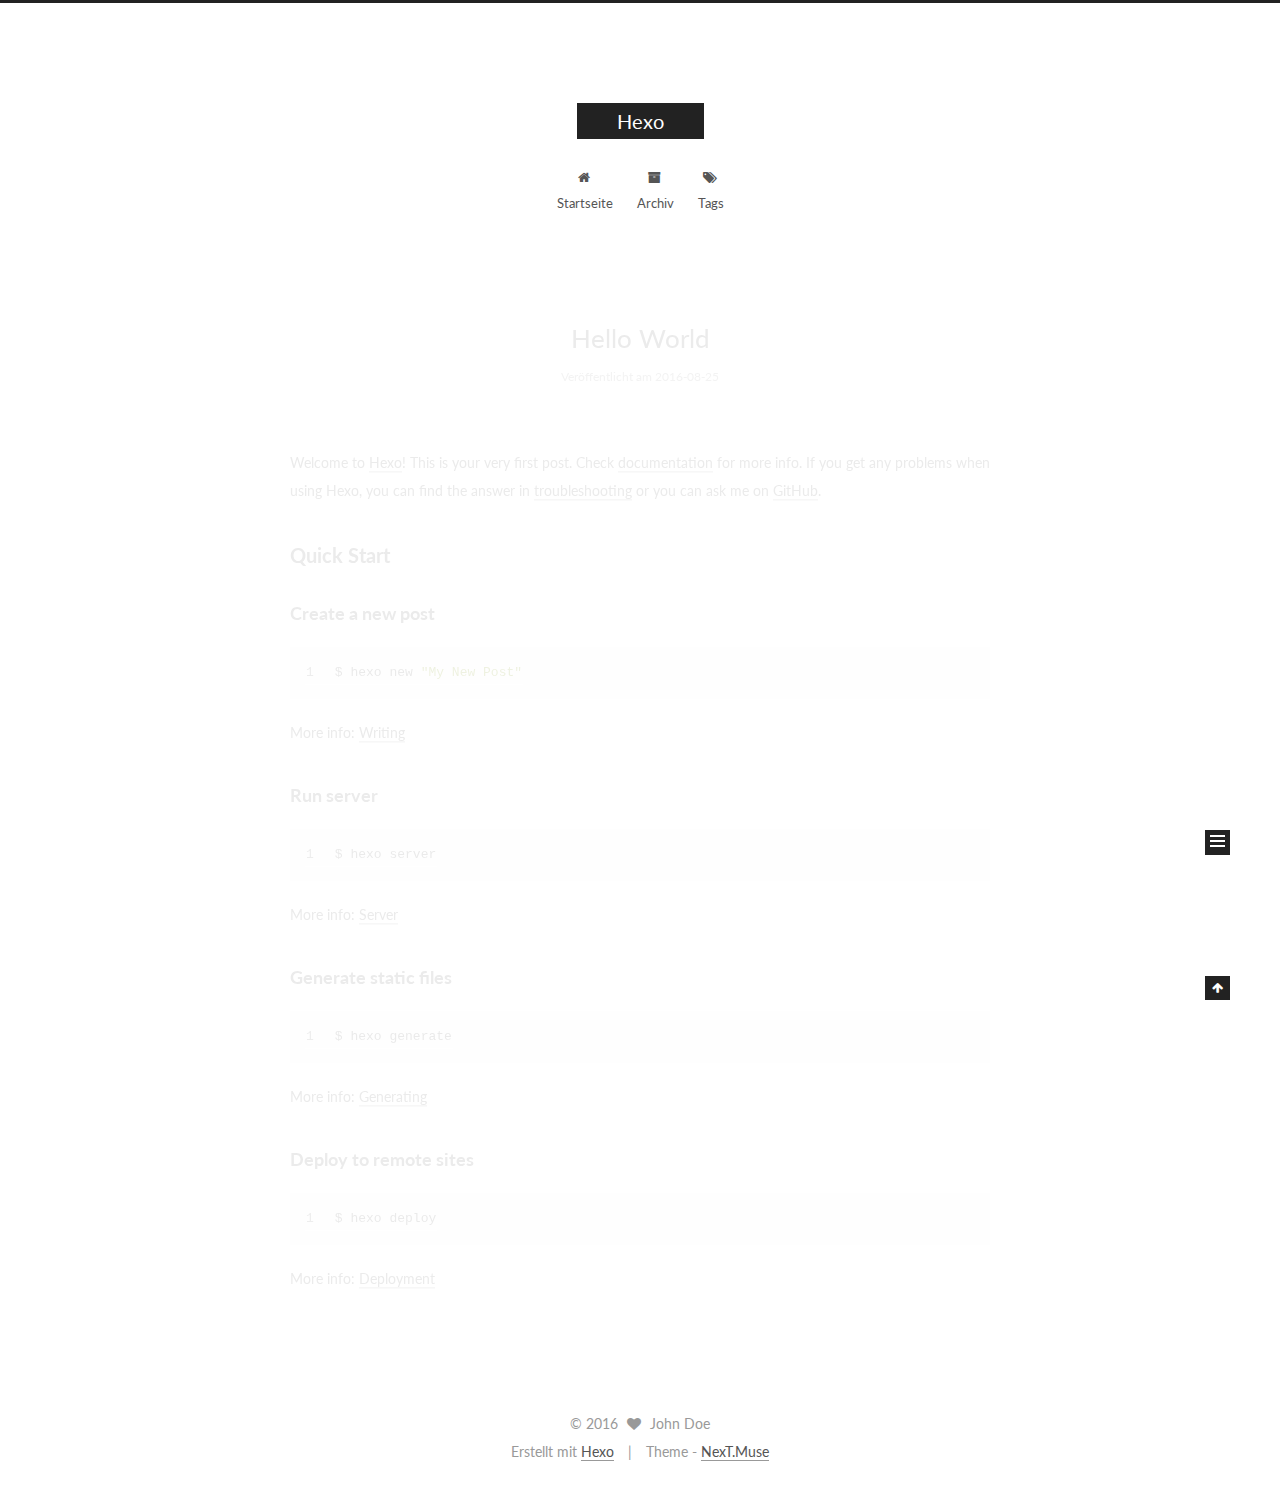
==== commit e7cd1482: "Site updated: 2016-08-26 11:51:48" ====
--- a/index.html
+++ b/index.html
@@ -172,7 +172,7 @@
             
               <i class="menu-item-icon fa fa-fw fa-home"></i> <br />
             
-            Home
+            Startseite
           </a>
         </li>
       
@@ -182,7 +182,7 @@
             
               <i class="menu-item-icon fa fa-fw fa-archive"></i> <br />
             
-            Archives
+            Archiv
           </a>
         </li>
       
@@ -248,7 +248,7 @@
             <span class="post-meta-item-icon">
               <i class="fa fa-calendar-o"></i>
             </span>
-            <span class="post-meta-item-text">Posted on</span>
+            <span class="post-meta-item-text">Veröffentlicht am</span>
             <time itemprop="dateCreated" datetime="2016-08-25T18:09:19+08:00" content="2016-08-25">
               2016-08-25
             </time>
@@ -358,7 +358,7 @@
           <div class="site-state-item site-state-posts">
             <a href="/archives">
               <span class="site-state-item-count">1</span>
-              <span class="site-state-item-name">posts</span>
+              <span class="site-state-item-name">Artikel</span>
             </a>
           </div>
 
@@ -405,7 +405,7 @@
 </div>
 
 <div class="powered-by">
-  Powered by <a class="theme-link" href="https://hexo.io">Hexo</a>
+  Erstellt mit  <a class="theme-link" href="https://hexo.io">Hexo</a>
 </div>
 
 <div class="theme-info">
--- a/css/main.css
+++ b/css/main.css
@@ -1548,7 +1548,7 @@
   width: 4px;
   height: 4px;
   border-radius: 50%;
-  background: #176f78;
+  background: #f7ffff;
 }
 .links-of-blogroll {
   font-size: 13px;
